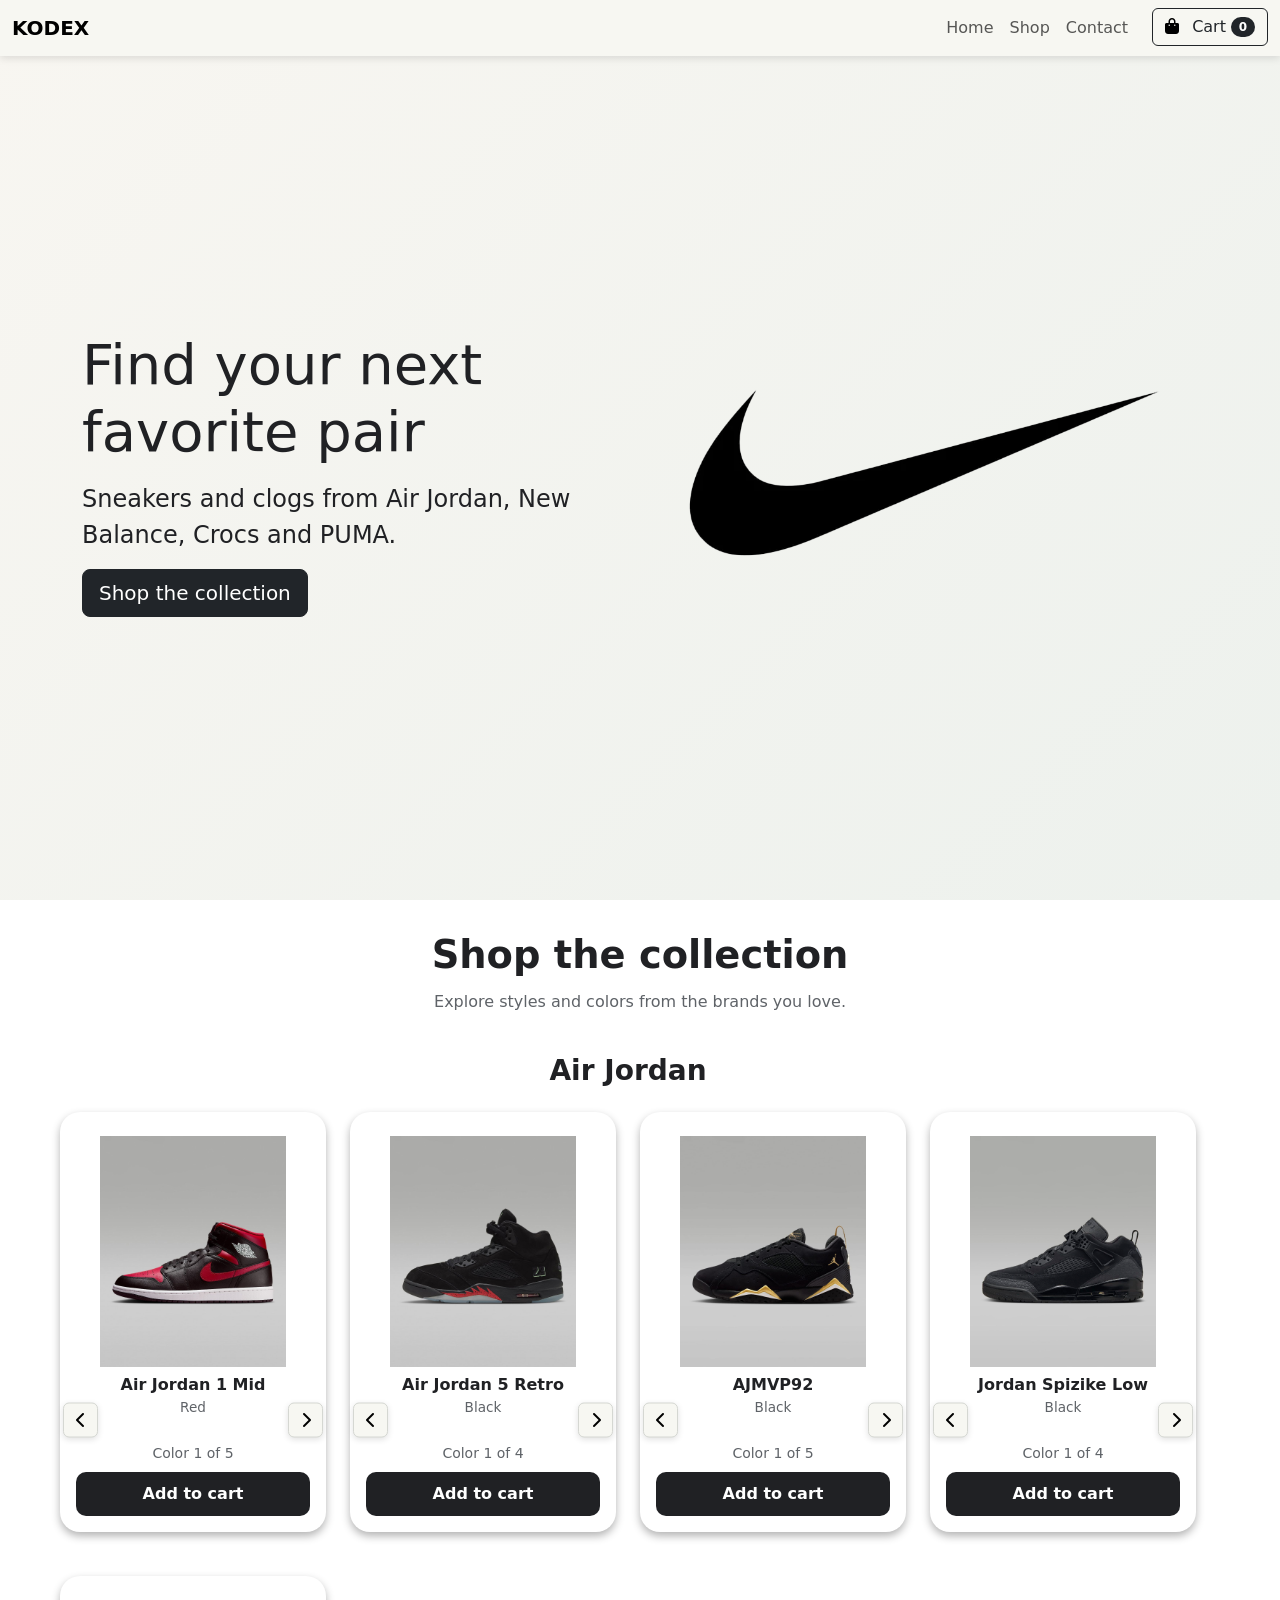
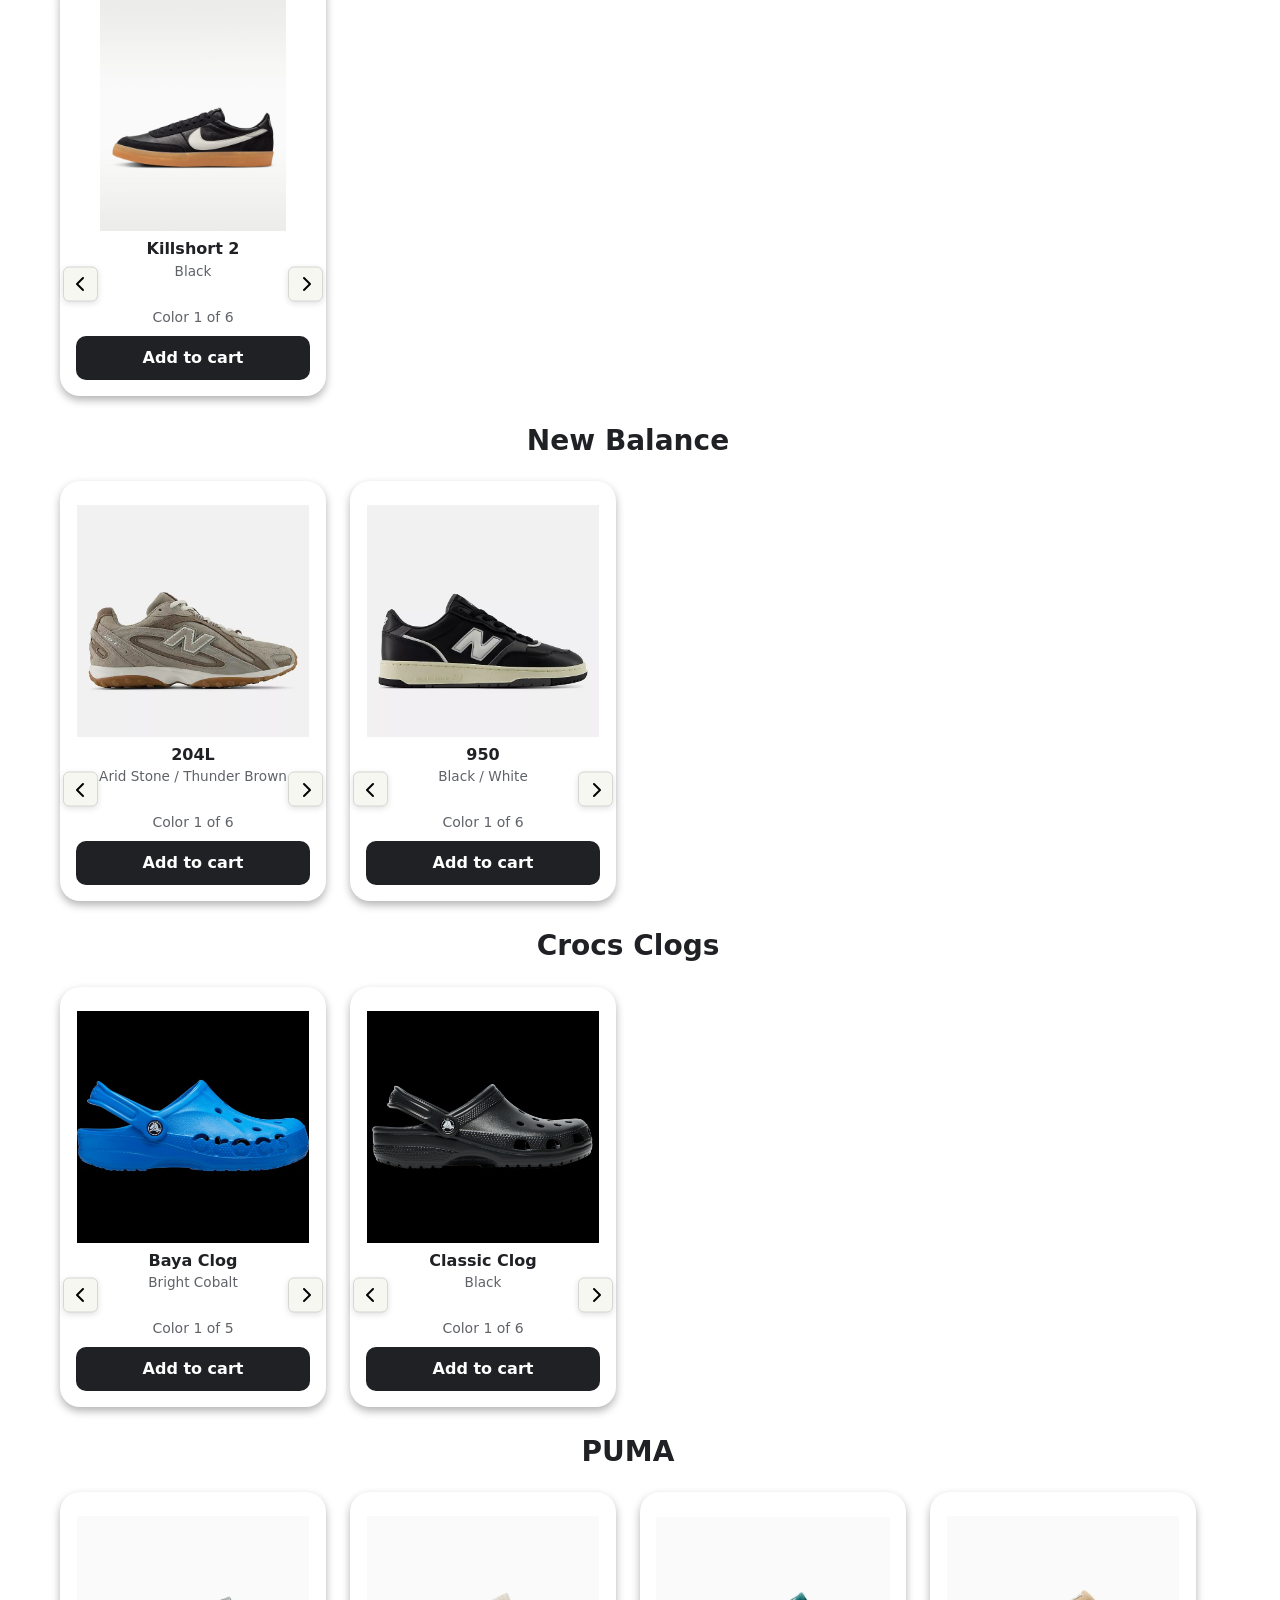
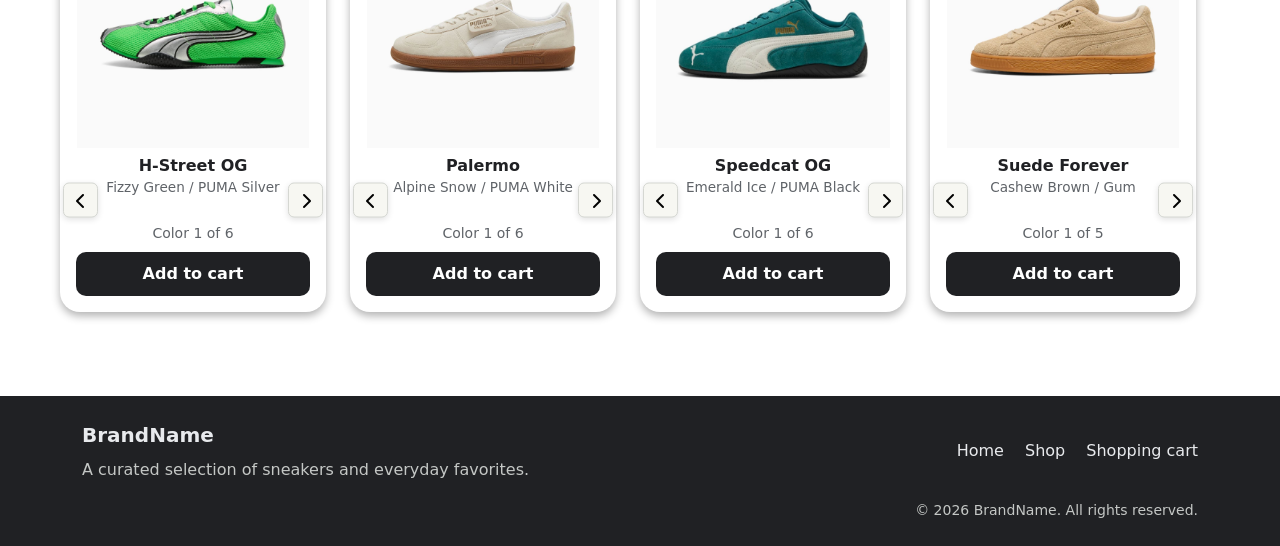
==== index.html @ 0d915e8f "kodex first version 231126" ====
<!DOCTYPE html>
<html lang="en">

<head>
    <meta charset="UTF-8" />
    <meta name="viewport" content="width=device-width, initial-scale=1.0" />
    <link href="https://cdn.jsdelivr.net/npm/bootstrap@5.3.3/dist/css/bootstrap.min.css" rel="stylesheet" />
    <link rel="stylesheet" href="style.css" />
    <link rel="stylesheet" href="https://cdnjs.cloudflare.com/ajax/libs/font-awesome/6.7.2/css/all.min.css" />
    <script src="https://cdn.jsdelivr.net/npm/bootstrap@5.3.3/dist/js/bootstrap.bundle.min.js" defer></script>
    <script src="app.js" defer></script>
    <meta name="description" content="Shop Air Jordan, New Balance, Crocs and PUMA shoes in every color." />
    <title>KODEX</title>
</head>

<body>
    <a class="visually-hidden-focusable skip-link" href="#about">Skip to products</a>
    <header>
        <nav class="navbar navbar-expand-lg fixed-top site-navbar" aria-label="Main Navigation">
            <div class="container-fluid">
                <a class="navbar-brand fw-bold" href="#home">KODEX</a>
                <button class="navbar-toggler" type="button" data-bs-toggle="collapse" data-bs-target="#mainNavigation"
                    aria-controls="mainNavigation" aria-expanded="false" aria-label="Toggle navigation">
                    <span class="navbar-toggler-icon"></span>
                </button>
                <div class="collapse navbar-collapse" id="mainNavigation">
                    <ul class="navbar-nav ms-auto">
                        <li class="nav-item"><a class="nav-link" href="#home">Home</a></li>
                        <li class="nav-item"><a class="nav-link" href="#about">Shop</a></li>
                        <li class="nav-item"><a class="nav-link" href="#contact">Contact</a></li>
                        <li class="nav-item ms-lg-3">
                            <button class="btn btn-outline-dark cart-toggle" type="button" data-bs-toggle="offcanvas"
                                data-bs-target="#shoppingCart" aria-controls="shoppingCart">
                                <i class="fa-solid fa-bag-shopping me-2" aria-hidden="true"></i>
                                Cart <span id="cartCount" class="badge rounded-pill text-bg-dark"
                                    aria-live="polite">0</span>
                            </button>
                        </li>
                    </ul>
                </div>
            </div>
        </nav>
    </header>

    <main>
        <section id="home" class="home">
            <div class="container">
                <div class="row align-items-center g-4">
                    <div class="col-12 col-lg-6 text-center text-lg-start">
                        <h1>Find your next favorite pair</h1>
                        <p>Sneakers and clogs from Air Jordan, New Balance, Crocs and PUMA.</p>
                        <a class="btn btn-dark btn-lg mt-3" href="#about">Shop the collection</a>
                    </div>
                    <div class="col-12 col-lg-6">
                        <img src="./img/main.webp" alt="Featured shoes" class="main-image" fetchpriority="high" />
                    </div>
                </div>
            </div>
        </section>

        <section id="about" class="about">
            <div class="container-fluid">
                <h2>Shop the collection</h2>
                <p>Explore styles and colors from the brands you love.</p>

                <div class="image-main container-fluid px-3 px-lg-5">

                    <div class="airjordan-group row g-4">
                        <h3 class="col-12">Air Jordan</h3>
                        <div class="image-gallery col-12 col-sm-6 col-lg-4 col-xl-3">

                            <div class="image-container" data-color="Red">
                                <div class="image-wrapper">
                                    <img src="./img/aj1mid_red.jpg" alt="Air Jordan 1 Mid Red" class="shooes"
                                        loading="lazy" decoding="async" />
                                </div>
                                <p>Air Jordan 1 Mid <span class="shoe-color"></span></p>

                                <button class="buy-button" type="button">Add to cart</button>
                            </div>

                            <div class="image-container" data-color="Blue">
                                <div class="image-wrapper">
                                    <img src="./img/aj1mid_blue.jpg" alt="Air Jordan 1 Mid Blue" class="shooes"
                                        loading="lazy" decoding="async" />
                                </div>
                                <p>Air Jordan 1 Mid <span class="shoe-color"></span></p>

                                <button class="buy-button" type="button">Add to cart</button>
                            </div>

                            <div class="image-container" data-color="Navy">
                                <div class="image-wrapper">
                                    <img src="./img/aj1mid_navy.jpg" alt="Air Jordan 1 Mid Navy" class="shooes"
                                        loading="lazy" decoding="async" />
                                </div>
                                <p>Air Jordan 1 Mid <span class="shoe-color"></span></p>

                                <button class="buy-button" type="button">Add to cart</button>
                            </div>

                            <div class="image-container" data-color="Black">
                                <div class="image-wrapper">
                                    <img src="./img/aj1mid_black.jpg" alt="Air Jordan 1 Mid Black" class="shooes"
                                        loading="lazy" decoding="async" />
                                </div>
                                <p>Air Jordan 1 Mid <span class="shoe-color"></span></p>

                                <button class="buy-button" type="button">Add to cart</button>
                            </div>

                            <div class="image-container" data-color="Silver">
                                <div class="image-wrapper">
                                    <img src="./img/aj1mid_sliver.jpg" alt="Air Jordan 1 Mid Silver" class="shooes"
                                        loading="lazy" decoding="async" />
                                </div>
                                <p>Air Jordan 1 Mid <span class="shoe-color"></span></p>

                                <button class="buy-button" type="button">Add to cart</button>
                            </div>


                            <div class="arrow-container">
                                <button type="button" class="previous-button" aria-label="Previous"><i
                                        class="fa-solid fa-chevron-left" aria-hidden="true"></i></button>
                                <button type="button" class="next-button" aria-label="Next"><i
                                        class="fa-solid fa-chevron-right" aria-hidden="true"></i></button>
                            </div>

                        </div>

                        <div class="image-gallery col-12 col-sm-6 col-lg-4 col-xl-3">
                            <div class="image-container" data-color="Black">
                                <div class="image-wrapper">
                                    <img src="./img/aj5retro_black.jpg" alt="Air Jordan 5 Retro Black" class="shooes"
                                        loading="lazy" decoding="async" />
                                </div>
                                <p>Air Jordan 5 Retro <span class="shoe-color"></span></p>
                                <button class="buy-button" type="button">Add to cart</button>
                            </div>
                            <div class="image-container" data-color="White / Pink">
                                <div class="image-wrapper">
                                    <img src="./img/aj5retro_white_pink.jpg" alt="Air Jordan 5 Retro White and Pink"
                                        class="shooes" loading="lazy" decoding="async" />
                                </div>
                                <p>Air Jordan 5 Retro <span class="shoe-color"></span></p>
                                <button class="buy-button" type="button">Add to cart</button>
                            </div>
                            <div class="image-container" data-color="White / Red">
                                <div class="image-wrapper">
                                    <img src="./img/aj5retro_white_red.jpg" alt="Air Jordan 5 Retro White and Red"
                                        class="shooes" loading="lazy" decoding="async" />
                                </div>
                                <p>Air Jordan 5 Retro <span class="shoe-color"></span></p>
                                <button class="buy-button" type="button">Add to cart</button>
                            </div>
                            <div class="image-container" data-color="White / Blue">
                                <div class="image-wrapper">
                                    <img src="./img/aj5retro_whiteblue.jpg" alt="Air Jordan 5 Retro White and Blue"
                                        class="shooes" loading="lazy" decoding="async" />
                                </div>
                                <p>Air Jordan 5 Retro <span class="shoe-color"></span></p>
                                <button class="buy-button" type="button">Add to cart</button>
                            </div>
                            <div class="arrow-container">
                                <button type="button" class="previous-button" aria-label="Previous"><i
                                        class="fa-solid fa-chevron-left" aria-hidden="true"></i></button>
                                <button type="button" class="next-button" aria-label="Next"><i
                                        class="fa-solid fa-chevron-right" aria-hidden="true"></i></button>
                            </div>
                        </div>


                        <div class="image-gallery col-12 col-sm-6 col-lg-4 col-xl-3">
                            <div class="image-container" data-color="Black">
                                <div class="image-wrapper">
                                    <img src="./img/AJmvp92_black.jpg" alt="AJMVP92 Black" class="shooes" loading="lazy"
                                        decoding="async" />
                                </div>
                                <p>AJMVP92 <span class="shoe-color"></span></p>
                                <button class="buy-button" type="button">Add to cart</button>
                            </div>
                            <div class="image-container" data-color="Black / White">
                                <div class="image-wrapper">
                                    <img src="./img/AJmvp92_blackwhite.jpg" alt="AJMVP92 Black and White" class="shooes"
                                        loading="lazy" decoding="async" />
                                </div>
                                <p>AJMVP92 <span class="shoe-color"></span></p>
                                <button class="buy-button" type="button">Add to cart</button>
                            </div>
                            <div class="image-container" data-color="Blue">
                                <div class="image-wrapper">
                                    <img src="./img/AJmvp92_blue.jpg" alt="AJMVP92 Blue" class="shooes" loading="lazy"
                                        decoding="async" />
                                </div>
                                <p>AJMVP92 <span class="shoe-color"></span></p>
                                <button class="buy-button" type="button">Add to cart</button>
                            </div>
                            <div class="image-container" data-color="Red">
                                <div class="image-wrapper">
                                    <img src="./img/AJmvp92_red.jpg" alt="AJMVP92 Red" class="shooes" loading="lazy"
                                        decoding="async" />
                                </div>
                                <p>AJMVP92 <span class="shoe-color"></span></p>
                                <button class="buy-button" type="button">Add to cart</button>
                            </div>
                            <div class="image-container" data-color="White">
                                <div class="image-wrapper">
                                    <img src="./img/AJmvp92_white.jpg" alt="AJMVP92 White" class="shooes" loading="lazy"
                                        decoding="async" />
                                </div>
                                <p>AJMVP92 <span class="shoe-color"></span></p>
                                <button class="buy-button" type="button">Add to cart</button>
                            </div>
                            <div class="arrow-container">
                                <button type="button" class="previous-button" aria-label="Previous"><i
                                        class="fa-solid fa-chevron-left" aria-hidden="true"></i></button>
                                <button type="button" class="next-button" aria-label="Next"><i
                                        class="fa-solid fa-chevron-right" aria-hidden="true"></i></button>
                            </div>
                        </div>

                        <div class="image-gallery col-12 col-sm-6 col-lg-4 col-xl-3">
                            <div class="image-container" data-color="Black">
                                <div class="image-wrapper">
                                    <img src="./img/Jordan_Spizike_Low_black.jpg" alt="Jordan Spizike Low Black"
                                        class="shooes" loading="lazy" decoding="async" />
                                </div>
                                <p>Jordan Spizike Low <span class="shoe-color"></span></p>
                                <button class="buy-button" type="button">Add to cart</button>
                            </div>
                            <div class="image-container" data-color="Blue">
                                <div class="image-wrapper">
                                    <img src="./img/Jordan_Spizike_Low_blue.jpg" alt="Jordan Spizike Low Blue"
                                        class="shooes" loading="lazy" decoding="async" />
                                </div>
                                <p>Jordan Spizike Low <span class="shoe-color"></span></p>
                                <button class="buy-button" type="button">Add to cart</button>
                            </div>
                            <div class="image-container" data-color="Brown">
                                <div class="image-wrapper">
                                    <img src="./img/Jordan_Spizike_Low_brown.jpg" alt="Jordan Spizike Low Brown"
                                        class="shooes" loading="lazy" decoding="async" />
                                </div>
                                <p>Jordan Spizike Low <span class="shoe-color"></span></p>
                                <button class="buy-button" type="button">Add to cart</button>
                            </div>
                            <div class="image-container" data-color="White">
                                <div class="image-wrapper">
                                    <img src="./img/Jordan_Spizike_Low_white.jpg" alt="Jordan Spizike Low White"
                                        class="shooes" loading="lazy" decoding="async" />
                                </div>
                                <p>Jordan Spizike Low <span class="shoe-color"></span></p>
                                <button class="buy-button" type="button">Add to cart</button>
                            </div>
                            <div class="arrow-container">
                                <button type="button" class="previous-button" aria-label="Previous"><i
                                        class="fa-solid fa-chevron-left" aria-hidden="true"></i></button>
                                <button type="button" class="next-button" aria-label="Next"><i
                                        class="fa-solid fa-chevron-right" aria-hidden="true"></i></button>
                            </div>
                        </div>

                        <div class="image-gallery killshort-gallery col-12 col-sm-6 col-lg-4 col-xl-3">
                            <div class="image-container" data-color="Black">
                                <div class="image-wrapper">
                                    <img src="./img/killshort2_black.jpg" alt="Killshort 2 Black" class="shooes"
                                        loading="lazy" decoding="async" />
                                </div>
                                <p>Killshort 2 <span class="shoe-color"></span></p>
                                <button class="buy-button" type="button">Add to cart</button>
                            </div>
                            <div class="image-container" data-color="Brown">
                                <div class="image-wrapper">
                                    <img src="./img/killshort2_brown.jpg" alt="Killshort 2 Brown" class="shooes"
                                        loading="lazy" decoding="async" />
                                </div>
                                <p>Killshort 2 <span class="shoe-color"></span></p>
                                <button class="buy-button" type="button">Add to cart</button>
                            </div>
                            <div class="image-container" data-color="Coffee">
                                <div class="image-wrapper">
                                    <img src="./img/killshort2_coffee.jpg" alt="Killshort 2 Coffee" class="shooes"
                                        loading="lazy" decoding="async" />
                                </div>
                                <p>Killshort 2 <span class="shoe-color"></span></p>
                                <button class="buy-button" type="button">Add to cart</button>
                            </div>
                            <div class="image-container" data-color="Gray">
                                <div class="image-wrapper">
                                    <img src="./img/killshort2_gray.jpg" alt="Killshort 2 Gray" class="shooes"
                                        loading="lazy" decoding="async" />
                                </div>
                                <p>Killshort 2 <span class="shoe-color"></span></p>
                                <button class="buy-button" type="button">Add to cart</button>
                            </div>
                            <div class="image-container" data-color="White">
                                <div class="image-wrapper">
                                    <img src="./img/killshort2_white.jpg" alt="Killshort 2 White" class="shooes"
                                        loading="lazy" decoding="async" />
                                </div>
                                <p>Killshort 2 <span class="shoe-color"></span></p>
                                <button class="buy-button" type="button">Add to cart</button>
                            </div>
                            <div class="image-container" data-color="Standard">
                                <div class="image-wrapper">
                                    <img src="./img/killshort2_.jpg" alt="Killshort 2" class="shooes" loading="lazy"
                                        decoding="async" />
                                </div>
                                <p>Killshort 2 <span class="shoe-color"></span></p>
                                <button class="buy-button" type="button">Add to cart</button>
                            </div>
                            <div class="arrow-container">
                                <button type="button" class="previous-button" aria-label="Previous"><i
                                        class="fa-solid fa-chevron-left" aria-hidden="true"></i></button>
                                <button type="button" class="next-button" aria-label="Next"><i
                                        class="fa-solid fa-chevron-right" aria-hidden="true"></i></button>
                            </div>
                        </div>
                    </div>

                    <div class="shoe-group row g-4">
                        <h3 class="col-12">New Balance</h3>
                        <div class="image-gallery col-12 col-sm-6 col-lg-4 col-xl-3">
                            <div class="image-container" data-color="Arid Stone / Thunder Brown">
                                <div class="image-wrapper"><img src="./img/204L ARID STONE with THUNDER BROWN.jpg"
                                        alt="204L Arid Stone with Thunder Brown" class="shooes" loading="lazy"
                                        decoding="async" /></div>
                                <p>204L <span class="shoe-color"></span></p>
                                <button class="buy-button" type="button">Add to cart</button>
                            </div>
                            <div class="image-container" data-color="Bayberry / Lone Star Grey">
                                <div class="image-wrapper"><img src="./img/204L BAYBERRY with LONE STAR GREY.jpg"
                                        alt="204L Bayberry with Lone Star Grey" class="shooes" loading="lazy"
                                        decoding="async" /></div>
                                <p>204L <span class="shoe-color"></span></p>
                                <button class="buy-button" type="button">Add to cart</button>
                            </div>
                            <div class="image-container" data-color="Black / Black Cement">
                                <div class="image-wrapper"><img src="./img/204L BLACK with BLACK CEMENT.jpg"
                                        alt="204L Black with Black Cement" class="shooes" loading="lazy"
                                        decoding="async" /></div>
                                <p>204L <span class="shoe-color"></span></p>
                                <button class="buy-button" type="button">Add to cart</button>
                            </div>
                            <div class="image-container" data-color="Breakfast Tea / Quicksand / Light Arctic Grey">
                                <div class="image-wrapper"><img
                                        src="./img/204L BREAKFAST TEA with QUICKSAND and LIGHT ARCTIC GREY.jpg"
                                        alt="204L Breakfast Tea with Quicksand" class="shooes" loading="lazy"
                                        decoding="async" /></div>
                                <p>204L <span class="shoe-color"></span></p>
                                <button class="buy-button" type="button">Add to cart</button>
                            </div>
                            <div class="image-container" data-color="Mushroom / Arid Stone">
                                <div class="image-wrapper"><img src="./img/204L MUSHROOM with ARID STONE.jpg"
                                        alt="204L Mushroom with Arid Stone" class="shooes" loading="lazy"
                                        decoding="async" /></div>
                                <p>204L <span class="shoe-color"></span></p>
                                <button class="buy-button" type="button">Add to cart</button>
                            </div>
                            <div class="image-container" data-color="Sea Salt / Pistachio Butter">
                                <div class="image-wrapper"><img src="./img/204L SEA SALT with PISTACHIO BUTTER.jpg"
                                        alt="204L Sea Salt with Pistachio Butter" class="shooes" loading="lazy"
                                        decoding="async" /></div>
                                <p>204L <span class="shoe-color"></span></p>
                                <button class="buy-button" type="button">Add to cart</button>
                            </div>
                            <div class="arrow-container">
                                <button type="button" class="previous-button" aria-label="Previous"><i
                                        class="fa-solid fa-chevron-left" aria-hidden="true"></i></button>
                                <button type="button" class="next-button" aria-label="Next"><i
                                        class="fa-solid fa-chevron-right" aria-hidden="true"></i></button>
                            </div>
                        </div>
                        <div class="image-gallery col-12 col-sm-6 col-lg-4 col-xl-3">
                            <div class="image-container" data-color="Black / White">
                                <div class="image-wrapper"><img src="./img/950 BLACK with WHITE.jpg"
                                        alt="950 Black with White" class="shooes" loading="lazy" decoding="async" />
                                </div>
                                <p>950 <span class="shoe-color"></span></p><button class="buy-button" type="button">Add
                                    to
                                    cart</button>
                            </div>
                            <div class="image-container" data-color="White / Angora">
                                <div class="image-wrapper"><img src="./img/950 WHITE with ANGORA.jpg"
                                        alt="950 White with Angora" class="shooes" loading="lazy" decoding="async" />
                                </div>
                                <p>950 <span class="shoe-color"></span></p><button class="buy-button" type="button">Add
                                    to
                                    cart</button>
                            </div>
                            <div class="image-container" data-color="White / Black">
                                <div class="image-wrapper"><img src="./img/950 WHITE with BLACK.jpg"
                                        alt="950 White with Black" class="shooes" loading="lazy" decoding="async" />
                                </div>
                                <p>950 <span class="shoe-color"></span></p><button class="buy-button" type="button">Add
                                    to
                                    cart</button>
                            </div>
                            <div class="image-container" data-color="White / Outfield">
                                <div class="image-wrapper"><img src="./img/950 WHITE with OUTFIELD.jpg"
                                        alt="950 White with Outfield" class="shooes" loading="lazy" decoding="async" />
                                </div>
                                <p>950 <span class="shoe-color"></span></p><button class="buy-button" type="button">Add
                                    to
                                    cart</button>
                            </div>
                            <div class="image-container" data-color="White / Podium Red">
                                <div class="image-wrapper"><img src="./img/950 WHITE with PODIUM RED.jpg"
                                        alt="950 White with Podium Red" class="shooes" loading="lazy"
                                        decoding="async" /></div>
                                <p>950 <span class="shoe-color"></span></p><button class="buy-button" type="button">Add
                                    to
                                    cart</button>
                            </div>
                            <div class="image-container" data-color="White / Team Red">
                                <div class="image-wrapper"><img src="./img/950 WHITE with TEAM RED.jpg"
                                        alt="950 White with Team Red" class="shooes" loading="lazy" decoding="async" />
                                </div>
                                <p>950 <span class="shoe-color"></span></p><button class="buy-button" type="button">Add
                                    to
                                    cart</button>
                            </div>
                            <div class="arrow-container">
                                <button type="button" class="previous-button" aria-label="Previous"><i
                                        class="fa-solid fa-chevron-left" aria-hidden="true"></i></button>
                                <button type="button" class="next-button" aria-label="Next"><i
                                        class="fa-solid fa-chevron-right" aria-hidden="true"></i></button>
                            </div>
                        </div>
                    </div>

                    <div class="shoe-group row g-4">
                        <h3 class="col-12">Crocs Clogs</h3>
                        <div class="image-gallery col-12 col-sm-6 col-lg-4 col-xl-3">
                            <div class="image-container" data-color="Bright Cobalt">
                                <div class="image-wrapper"><img src="./img/Baya Clog Bright Cobalt.jpg"
                                        alt="Baya Clog Bright Cobalt" class="shooes" loading="lazy" decoding="async" />
                                </div>
                                <p>Baya Clog <span class="shoe-color"></span></p><button class="buy-button"
                                    type="button">Add to
                                    cart</button>
                            </div>
                            <div class="image-container" data-color="Electric Pink">
                                <div class="image-wrapper"><img src="./img/Baya Clog Electric Pink.jpg"
                                        alt="Baya Clog Electric Pink" class="shooes" loading="lazy" decoding="async" />
                                </div>
                                <p>Baya Clog <span class="shoe-color"></span></p><button class="buy-button"
                                    type="button">Add to
                                    cart</button>
                            </div>
                            <div class="image-container" data-color="Khaki">
                                <div class="image-wrapper"><img src="./img/Baya Clog Khaki.jpg" alt="Baya Clog Khaki"
                                        class="shooes" loading="lazy" decoding="async" /></div>
                                <p>Baya Clog <span class="shoe-color"></span></p><button class="buy-button"
                                    type="button">Add to
                                    cart</button>
                            </div>
                            <div class="image-container" data-color="Pepper">
                                <div class="image-wrapper"><img src="./img/Baya Clog Pepper.jpg" alt="Baya Clog Pepper"
                                        class="shooes" loading="lazy" decoding="async" /></div>
                                <p>Baya Clog <span class="shoe-color"></span></p><button class="buy-button"
                                    type="button">Add to
                                    cart</button>
                            </div>
                            <div class="image-container" data-color="White">
                                <div class="image-wrapper"><img src="./img/Baya Clog white.jpg" alt="Baya Clog White"
                                        class="shooes" loading="lazy" decoding="async" /></div>
                                <p>Baya Clog <span class="shoe-color"></span></p><button class="buy-button"
                                    type="button">Add to
                                    cart</button>
                            </div>
                            <div class="arrow-container"><button type="button" class="previous-button"
                                    aria-label="Previous"><i class="fa-solid fa-chevron-left"
                                        aria-hidden="true"></i></button><button type="button" class="next-button"
                                    aria-label="Next"><i class="fa-solid fa-chevron-right"
                                        aria-hidden="true"></i></button></div>
                        </div>

                        <div class="image-gallery col-12 col-sm-6 col-lg-4 col-xl-3">
                            <div class="image-container" data-color="Black">
                                <div class="image-wrapper"><img src="./img/Classic Clog BLACK.jpg"
                                        alt="Classic Clog Black" class="shooes" loading="lazy" decoding="async" /></div>
                                <p>Classic Clog <span class="shoe-color"></span></p><button class="buy-button"
                                    type="button">Add to
                                    cart</button>
                            </div>
                            <div class="image-container" data-color="Blue Bolt">
                                <div class="image-wrapper"><img src="./img/Classic Clog BLUE BOLT.jpg"
                                        alt="Classic Clog Blue Bolt" class="shooes" loading="lazy" decoding="async" />
                                </div>
                                <p>Classic Clog <span class="shoe-color"></span></p><button class="buy-button"
                                    type="button">Add to
                                    cart</button>
                            </div>
                            <div class="image-container" data-color="Field Green">
                                <div class="image-wrapper"><img src="./img/Classic Clog Field Green.jpg"
                                        alt="Classic Clog Field Green" class="shooes" loading="lazy" decoding="async" />
                                </div>
                                <p>Classic Clog <span class="shoe-color"></span></p><button class="buy-button"
                                    type="button">Add to
                                    cart</button>
                            </div>
                            <div class="image-container" data-color="Navy">
                                <div class="image-wrapper"><img src="./img/Classic Clog NAVY.jpg"
                                        alt="Classic Clog Navy" class="shooes" loading="lazy" decoding="async" /></div>
                                <p>Classic Clog <span class="shoe-color"></span></p><button class="buy-button"
                                    type="button">Add to
                                    cart</button>
                            </div>
                            <div class="image-container" data-color="Utility Orange">
                                <div class="image-wrapper"><img src="./img/Classic Clog Utility Orange.jpg"
                                        alt="Classic Clog Utility Orange" class="shooes" loading="lazy"
                                        decoding="async" /></div>
                                <p>Classic Clog <span class="shoe-color"></span></p><button class="buy-button"
                                    type="button">Add to
                                    cart</button>
                            </div>
                            <div class="image-container" data-color="White">
                                <div class="image-wrapper"><img src="./img/Classic Clog white.jpg"
                                        alt="Classic Clog White" class="shooes" loading="lazy" decoding="async" /></div>
                                <p>Classic Clog <span class="shoe-color"></span></p><button class="buy-button"
                                    type="button">Add to
                                    cart</button>
                            </div>
                            <div class="arrow-container"><button type="button" class="previous-button"
                                    aria-label="Previous"><i class="fa-solid fa-chevron-left"
                                        aria-hidden="true"></i></button><button type="button" class="next-button"
                                    aria-label="Next"><i class="fa-solid fa-chevron-right"
                                        aria-hidden="true"></i></button></div>
                        </div>
                    </div>

                    <div class="shoe-group puma-group row g-4">
                        <h3 class="col-12">PUMA</h3>
                        <div class="image-gallery col-12 col-sm-6 col-lg-4 col-xl-3">
                            <div class="image-container" data-color="Fizzy Green / PUMA Silver">
                                <div class="image-wrapper"><img src="./img/H-Street OG Fizzy Green-PUMA Silver.jpg"
                                        alt="H-Street OG Fizzy Green" class="shooes" loading="lazy" decoding="async" />
                                </div>
                                <p>H-Street OG <span class="shoe-color"></span></p><button class="buy-button"
                                    type="button">Add to
                                    cart</button>
                            </div>
                            <div class="image-container" data-color="Frosted Ivory / PUMA Silver">
                                <div class="image-wrapper"><img src="./img/H-Street OG Frosted Ivory-PUMA Silver.jpg"
                                        alt="H-Street OG Frosted Ivory" class="shooes" loading="lazy"
                                        decoding="async" /></div>
                                <p>H-Street OG <span class="shoe-color"></span></p><button class="buy-button"
                                    type="button">Add to
                                    cart</button>
                            </div>
                            <div class="image-container" data-color="PUMA Black / PUMA Silver">
                                <div class="image-wrapper"><img src="./img/H-Street OG PUMA Black-PUMA Silver.jpg"
                                        alt="H-Street OG PUMA Black" class="shooes" loading="lazy" decoding="async" />
                                </div>
                                <p>H-Street OG <span class="shoe-color"></span></p><button class="buy-button"
                                    type="button">Add to
                                    cart</button>
                            </div>
                            <div class="image-container" data-color="PUMA Red / PUMA Silver">
                                <div class="image-wrapper"><img src="./img/H-Street OG PUMA Red-PUMA Silver.jpg"
                                        alt="H-Street OG PUMA Red" class="shooes" loading="lazy" decoding="async" />
                                </div>
                                <p>H-Street OG <span class="shoe-color"></span></p><button class="buy-button"
                                    type="button">Add to
                                    cart</button>
                            </div>
                            <div class="image-container" data-color="PUMA Team Royal / PUMA Black">
                                <div class="image-wrapper"><img src="./img/H-Street OG PUMA Team Royal-PUMA Black.jpg"
                                        alt="H-Street OG PUMA Team Royal" class="shooes" loading="lazy"
                                        decoding="async" /></div>
                                <p>H-Street OG <span class="shoe-color"></span></p><button class="buy-button"
                                    type="button">Add to
                                    cart</button>
                            </div>
                            <div class="image-container" data-color="Sun Stream / PUMA Gold">
                                <div class="image-wrapper"><img src="./img/H-Street OG Sun Stream-PUMA Gold.jpg"
                                        alt="H-Street OG Sun Stream" class="shooes" loading="lazy" decoding="async" />
                                </div>
                                <p>H-Street OG <span class="shoe-color"></span></p><button class="buy-button"
                                    type="button">Add to
                                    cart</button>
                            </div>
                            <div class="arrow-container"><button type="button" class="previous-button"
                                    aria-label="Previous"><i class="fa-solid fa-chevron-left"
                                        aria-hidden="true"></i></button><button type="button" class="next-button"
                                    aria-label="Next"><i class="fa-solid fa-chevron-right"
                                        aria-hidden="true"></i></button></div>
                        </div>
                        <div class="image-gallery col-12 col-sm-6 col-lg-4 col-xl-3">
                            <div class="image-container" data-color="Alpine Snow / PUMA White">
                                <div class="image-wrapper"><img src="./img/Palermo Alpine Snow-PUMA White.jpg"
                                        alt="Palermo Alpine Snow" class="shooes" loading="lazy" decoding="async" />
                                </div>
                                <p>Palermo <span class="shoe-color"></span></p><button class="buy-button"
                                    type="button">Add to
                                    cart</button>
                            </div>
                            <div class="image-container" data-color="Earthy Green / Buttercream">
                                <div class="image-wrapper"><img src="./img/Palermo Earthy Green-Buttercream.jpg"
                                        alt="Palermo Earthy Green" class="shooes" loading="lazy" decoding="async" />
                                </div>
                                <p>Palermo <span class="shoe-color"></span></p><button class="buy-button"
                                    type="button">Add to
                                    cart</button>
                            </div>
                            <div class="image-container" data-color="Loden Green / Gum">
                                <div class="image-wrapper"><img src="./img/Palermo Loden Green-Gum.jpg"
                                        alt="Palermo Loden Green" class="shooes" loading="lazy" decoding="async" />
                                </div>
                                <p>Palermo <span class="shoe-color"></span></p><button class="buy-button"
                                    type="button">Add to
                                    cart</button>
                            </div>
                            <div class="image-container" data-color="Matte Bronze / Silver Fog">
                                <div class="image-wrapper"><img src="./img/Palermo Matte Bronze-Silver Fog.jpg"
                                        alt="Palermo Matte Bronze" class="shooes" loading="lazy" decoding="async" />
                                </div>
                                <p>Palermo <span class="shoe-color"></span></p><button class="buy-button"
                                    type="button">Add to
                                    cart</button>
                            </div>
                            <div class="image-container" data-color="Vermillion / Gum">
                                <div class="image-wrapper"><img src="./img/Palermo Vermillion-Gum.jpg"
                                        alt="Palermo Vermillion" class="shooes" loading="lazy" decoding="async" /></div>
                                <p>Palermo <span class="shoe-color"></span></p><button class="buy-button"
                                    type="button">Add to
                                    cart</button>
                            </div>
                            <div class="image-container" data-color="Vibrant Silver / Gum">
                                <div class="image-wrapper"><img src="./img/Palermo Vibrant Silver-Gum.jpg"
                                        alt="Palermo Vibrant Silver" class="shooes" loading="lazy" decoding="async" />
                                </div>
                                <p>Palermo <span class="shoe-color"></span></p><button class="buy-button"
                                    type="button">Add to
                                    cart</button>
                            </div>
                            <div class="arrow-container"><button type="button" class="previous-button"
                                    aria-label="Previous"><i class="fa-solid fa-chevron-left"
                                        aria-hidden="true"></i></button><button type="button" class="next-button"
                                    aria-label="Next"><i class="fa-solid fa-chevron-right"
                                        aria-hidden="true"></i></button></div>
                        </div>
                        <div class="image-gallery col-12 col-sm-6 col-lg-4 col-xl-3">
                            <div class="image-container" data-color="Emerald Ice / PUMA Black">
                                <div class="image-wrapper"><img src="./img/Speedcat OG Emerald Ice-PUMA Black.jpg"
                                        alt="Speedcat OG Emerald Ice" class="shooes" loading="lazy" decoding="async" />
                                </div>
                                <p>Speedcat OG <span class="shoe-color"></span></p><button class="buy-button"
                                    type="button">Add to
                                    cart</button>
                            </div>
                            <div class="image-container" data-color="Red / PUMA White">
                                <div class="image-wrapper"><img src="./img/Speedcat OG For All Time Red-PUMA White.jpg"
                                        alt="Speedcat OG For All Time Red" class="shooes" loading="lazy"
                                        decoding="async" /></div>
                                <p>Speedcat OG <span class="shoe-color"></span></p><button class="buy-button"
                                    type="button">Add to
                                    cart</button>
                            </div>
                            <div class="image-container" data-color="New Navy / Warm White">
                                <div class="image-wrapper"><img src="./img/Speedcat OG New Navy-Warm White.jpg"
                                        alt="Speedcat OG New Navy" class="shooes" loading="lazy" decoding="async" />
                                </div>
                                <p>Speedcat OG <span class="shoe-color"></span></p><button class="buy-button"
                                    type="button">Add to
                                    cart</button>
                            </div>
                            <div class="image-container" data-color="PUMA Black / PUMA White">
                                <div class="image-wrapper"><img src="./img/Speedcat OG PUMA Black-PUMA White.jpg"
                                        alt="Speedcat OG PUMA Black" class="shooes" loading="lazy" decoding="async" />
                                </div>
                                <p>Speedcat OG <span class="shoe-color"></span></p><button class="buy-button"
                                    type="button">Add to
                                    cart</button>
                            </div>
                            <div class="image-container" data-color="PUMA Team Royal / PUMA White">
                                <div class="image-wrapper"><img src="./img/Speedcat OG PUMA Team Royal-PUMA White.jpg"
                                        alt="Speedcat OG PUMA Team Royal" class="shooes" loading="lazy"
                                        decoding="async" /></div>
                                <p>Speedcat OG <span class="shoe-color"></span></p><button class="buy-button"
                                    type="button">Add to
                                    cart</button>
                            </div>
                            <div class="image-container" data-color="Pelé Yellow / PUMA Black">
                                <div class="image-wrapper"><img src="./img/Speedcat OG Pelé Yellow-PUMA Black.jpg"
                                        alt="Speedcat OG Pele Yellow" class="shooes" loading="lazy" decoding="async" />
                                </div>
                                <p>Speedcat OG <span class="shoe-color"></span></p><button class="buy-button"
                                    type="button">Add to
                                    cart</button>
                            </div>
                            <div class="arrow-container"><button type="button" class="previous-button"
                                    aria-label="Previous"><i class="fa-solid fa-chevron-left"
                                        aria-hidden="true"></i></button><button type="button" class="next-button"
                                    aria-label="Next"><i class="fa-solid fa-chevron-right"
                                        aria-hidden="true"></i></button></div>
                        </div>
                        <div class="image-gallery col-12 col-sm-6 col-lg-4 col-xl-3">
                            <div class="image-container" data-color="Cashew Brown / Gum">
                                <div class="image-wrapper"><img src="./img/Suede Forever Cashew Brown-Gum.jpg"
                                        alt="Suede Forever Cashew Brown" class="shooes" loading="lazy"
                                        decoding="async" /></div>
                                <p>Suede Forever <span class="shoe-color"></span></p><button class="buy-button"
                                    type="button">Add to
                                    cart</button>
                            </div>
                            <div class="image-container" data-color="PUMA Black / Gold">
                                <div class="image-wrapper"><img src="./img/Suede Forever PUMA Black-Gold.jpg"
                                        alt="Suede Forever PUMA Black" class="shooes" loading="lazy" decoding="async" />
                                </div>
                                <p>Suede Forever <span class="shoe-color"></span></p><button class="buy-button"
                                    type="button">Add to
                                    cart</button>
                            </div>
                            <div class="image-container" data-color="Red Rhythm / Gum">
                                <div class="image-wrapper"><img src="./img/Suede Forever Red Rhythm-Gum.jpg"
                                        alt="Suede Forever Red Rhythm" class="shooes" loading="lazy" decoding="async" />
                                </div>
                                <p>Suede Forever <span class="shoe-color"></span></p><button class="buy-button"
                                    type="button">Add to
                                    cart</button>
                            </div>
                            <div class="image-container" data-color="Silver Fog / Gum">
                                <div class="image-wrapper"><img src="./img/Suede Forever Silver Fog-Gum.jpg"
                                        alt="Suede Forever Silver Fog" class="shooes" loading="lazy" decoding="async" />
                                </div>
                                <p>Suede Forever <span class="shoe-color"></span></p><button class="buy-button"
                                    type="button">Add to
                                    cart</button>
                            </div>
                            <div class="image-container" data-color="Kona Brown / Gum">
                                <div class="image-wrapper"><img src="./img/orever Kona Brown-Gum.jpg"
                                        alt="Suede Forever Kona Brown" class="shooes" loading="lazy" decoding="async" />
                                </div>
                                <p>Suede Forever <span class="shoe-color"></span></p><button class="buy-button"
                                    type="button">Add to
                                    cart</button>
                            </div>
                            <div class="arrow-container">
                                <button type="button" class="previous-button" aria-label="Previous"><i class="fa-solid fa-chevron-left"aria-hidden="true"></i></button>
                                
                                <button type="button" class="next-button" aria-label="Next"><i class="fa-solid fa-chevron-right" aria-hidden="true"></i></button></div>
                        </div>
                    </div>
                </div>
            </div>

        </section>
    </main>

    <footer id="contact" class="site-footer">
        <div class="container py-4">
            <div class="row align-items-center gy-3">
                <div class="col-12 col-md">
                    <a class="footer-brand" href="#home">BrandName</a>
                    <p class="mb-0 mt-2">A curated selection of sneakers and everyday favorites.</p>
                </div>
                <div class="col-12 col-md-auto">
                    <a href="#home">Home</a>
                    <a href="#about">Shop</a>
                    <button class="footer-cart-link" type="button" data-bs-toggle="offcanvas"
                        data-bs-target="#shoppingCart" aria-controls="shoppingCart">Shopping cart</button>
                </div>
                <div class="col-12 text-md-end">
                    <small>&copy; <span id="currentYear"></span> BrandName. All rights reserved.</small>
                </div>
            </div>
        </div>
    </footer>

    <div class="offcanvas offcanvas-end" tabindex="-1" id="shoppingCart" aria-labelledby="shoppingCartTitle">
        <div class="offcanvas-header">
            <h2 class="offcanvas-title h4" id="shoppingCartTitle">Your cart</h2>
            <button type="button" class="btn-close" data-bs-dismiss="offcanvas" aria-label="Close cart"></button>
        </div>
        <div class="offcanvas-body d-flex flex-column">
            <p id="cartEmpty" class="text-secondary">Your cart is empty.</p>
            <ul id="cartItems" class="list-group list-group-flush" aria-live="polite"></ul>
            <button id="clearCart" class="btn btn-outline-secondary mt-auto" type="button" disabled>
                Clear cart
            </button>
        </div>
    </div>
</body>

</html>
---- style.css ----
html {
    scroll-behavior: smooth;
}

html,
body {
    min-height: 100%;
}

body {
    min-height: 100vh;
    margin: 0;
    display: flex;
    flex-direction: column;
    color: #202124;
    font-family: system-ui, -apple-system, "Segoe UI", sans-serif;
}

main {
    flex: 1;
}

.skip-link {
    position: fixed;
    top: 0.5rem;
    left: 0.5rem;
    z-index: 2000;
    padding: 0.5rem 1rem;
    background: #fff;
    border-radius: 6px;
}

/* ---------- Navbar ---------- */

.site-navbar {
    background-color: #f7f7f2;
    box-shadow: 0 2px 8px rgba(0, 0, 0, 0.12);
}

.site-navbar .nav-link {
    font-weight: 500;
}

.site-navbar .nav-link:hover,
.site-navbar .nav-link:focus-visible {
    color: #b94a28;
}

.cart-toggle {
    white-space: nowrap;
}

/* ---------- Home ---------- */

.home {
    width: 100%;
    min-height: 100vh;
    min-height: 100svh;
    box-sizing: border-box;
    padding: 5rem 0 2rem;
    display: flex;
    align-items: center;
    background: linear-gradient(135deg, #f8f6f1 0%, #edf1ed 100%);
}

.home h1 {
    font-size: clamp(2rem, 5vw, 3.5rem);
    margin: 0;
}

.home p {
    font-size: clamp(1.1rem, 2vw, 1.5rem);
    margin: 1rem 0 0;
}

.main-image {
    display: block;
    width: 100%;
    max-height: 65vh;
    object-fit: contain;
}

/* ---------- Shop ---------- */

.about {
    width: 100%;
    box-sizing: border-box;
    padding: 2rem 0 4rem;
    scroll-margin-top: 5rem;
}

.about h2,
.about > .container-fluid > p {
    text-align: center;
}

.about h2 {
    margin-bottom: 0.75rem;
    color: #202124;
    font-size: clamp(1.75rem, 3vw, 2.5rem);
    font-weight: 700;
}

.about > .container-fluid > p {
    margin-bottom: 2rem;
    color: #5f6368;
}

.image-main {
    box-sizing: border-box;
}

.airjordan-group,
.shoe-group {
    width: 100%;
    box-sizing: border-box;
    padding-top: 2rem;
}

.airjordan-group h3,
.shoe-group h3 {
    width: 100%;
    margin: 0;
    color: #202124;
    text-align: center;
    font-weight: 700;
}

.image-gallery {
    display: flex;
    justify-content: center;
    align-items: center;
    position: relative;
}

.image-container[hidden] {
    display: none;
}

/* Card: title, photo, position, button are stacked, so long colour names can't overlap the photo */
.image-container {
    width: 100%;
    max-width: 280px;
    height: 420px;
    box-sizing: border-box;
    display: flex;
    flex-direction: column;
    padding: 1rem;
    margin: 0 0 20px;
    background-color: #fff;
    border-radius: 20px;
    box-shadow: 0 4px 8px rgba(0, 0, 0, 0.3);
    overflow: hidden;
    transition: box-shadow 180ms ease, transform 180ms ease;
}

.image-container:hover {
    transform: translateY(-3px);
    box-shadow: 0 10px 24px rgba(0, 0, 0, 0.14);
}

.image-container p {
    margin: 0;
    min-height: 4.2em;
    color: #202124;
    font-weight: 700;
    line-height: 1.3;
    text-align: center;
}

.shoe-color {
    display: block;
    margin-top: 0.15rem;
    color: #5f6368;
    font-size: 0.85rem;
    font-weight: 500;
}

.image-wrapper {
    flex: 1;
    min-height: 0;
    margin: 0.5rem 0;
}

.shooes {
    display: block;
    width: 100%;
    height: 100%;
    object-fit: contain;
}

.color-position {
    margin-bottom: 0.5rem;
    color: #5f6368;
    text-align: center;
}

.buy-button {
    width: 100%;
    padding: 10px;
    border: none;
    border-radius: 10px;
    background-color: #202124;
    color: #fff;
    font-weight: 600;
    transition: background-color 160ms ease;
}

.buy-button:hover,
.buy-button:focus-visible {
    background-color: #b94a28;
    color: #fff;
}

.buy-button:focus-visible,
.footer-cart-link:focus-visible {
    outline: 3px solid rgba(185, 74, 40, 0.4);
    outline-offset: 2px;
}

/* Previous / next arrows sit on top of the card edges */
.arrow-container {
    width: min(100%, 280px);
    position: absolute;
    top: 70%;
    left: 50%;
    transform: translate(-50%, -50%);
    display: flex;
    align-items: center;
    /* justify-content: space-between; */
    z-index: 10;
    pointer-events: none;
}

.arrow-container[hidden] {
    display: none;
}

.arrow-container button {
    width: 35px;
    height: 35px;
    display: grid;
    place-items: center;
    padding: 0;
    color: #202124;
    background-color: #f7f7f2;
    border: 1px solid #d5d7d2;
    border-radius: 6px;
    box-shadow: 0 2px 6px rgba(0, 0, 0, 0.12);
    cursor: pointer;
    pointer-events: auto;
    transition: background-color 160ms ease, border-color 160ms ease;

    margin-left: 10px;
}

.arrow-container .next-button{
    margin-left: 190px;
}

.arrow-container button:hover,
.arrow-container button:focus-visible {
    background-color: #fff;
    border-color: #b94a28;
    outline: 2px solid rgba(185, 74, 40, 0.25);
    outline-offset: 1px;
}

.fas,
.fa-solid {
    color: black;
}

/* ---------- Footer ---------- */

.site-footer {
    background: #202124;
    color: #e8eaed;
}

.site-footer a,
.footer-cart-link {
    display: inline-block;
    margin: 0 0 0 1rem;
    padding: 0;
    border: 0;
    background: none;
    color: inherit;
    text-decoration: none;
}

.site-footer a:hover,
.footer-cart-link:hover {
    color: #fff;
    text-decoration: underline;
}

.site-footer .footer-brand {
    margin: 0;
    font-size: 1.25rem;
    font-weight: 700;
}

.site-footer p,
.site-footer small {
    color: #c4c7c5;
}

/* ---------- Cart ---------- */

.offcanvas {
    --bs-offcanvas-width: min(100vw, 420px);
}

.offcanvas .list-group-item {
    padding-left: 0;
    padding-right: 0;
}

.quantity-button {
    width: 32px;
    padding: 0;
    line-height: 1.6;
}

.quantity-value {
    min-width: 1.5rem;
    text-align: center;
    font-variant-numeric: tabular-nums;
}

/* ---------- Small screens ---------- */

@media (max-width: 575.98px) {
    .home {
        min-height: auto;
        padding-top: 6rem;
    }

    .main-image {
        max-height: 45vh;
    }

    .about {
        padding-bottom: 2rem;
    }

    .image-container {
        height: 390px;
    }

    .arrow-container button {
        width: 38px;
        height: 38px;
    }

    .site-footer a,
    .footer-cart-link {
        margin-left: 0;
        margin-right: 1rem;
    }
}

@media (prefers-reduced-motion: reduce) {
    html {
        scroll-behavior: auto;
    }

    .image-container,
    .buy-button,
    .arrow-container button {
        transition: none;
    }

    .image-container:hover {
        transform: none;
    }
}
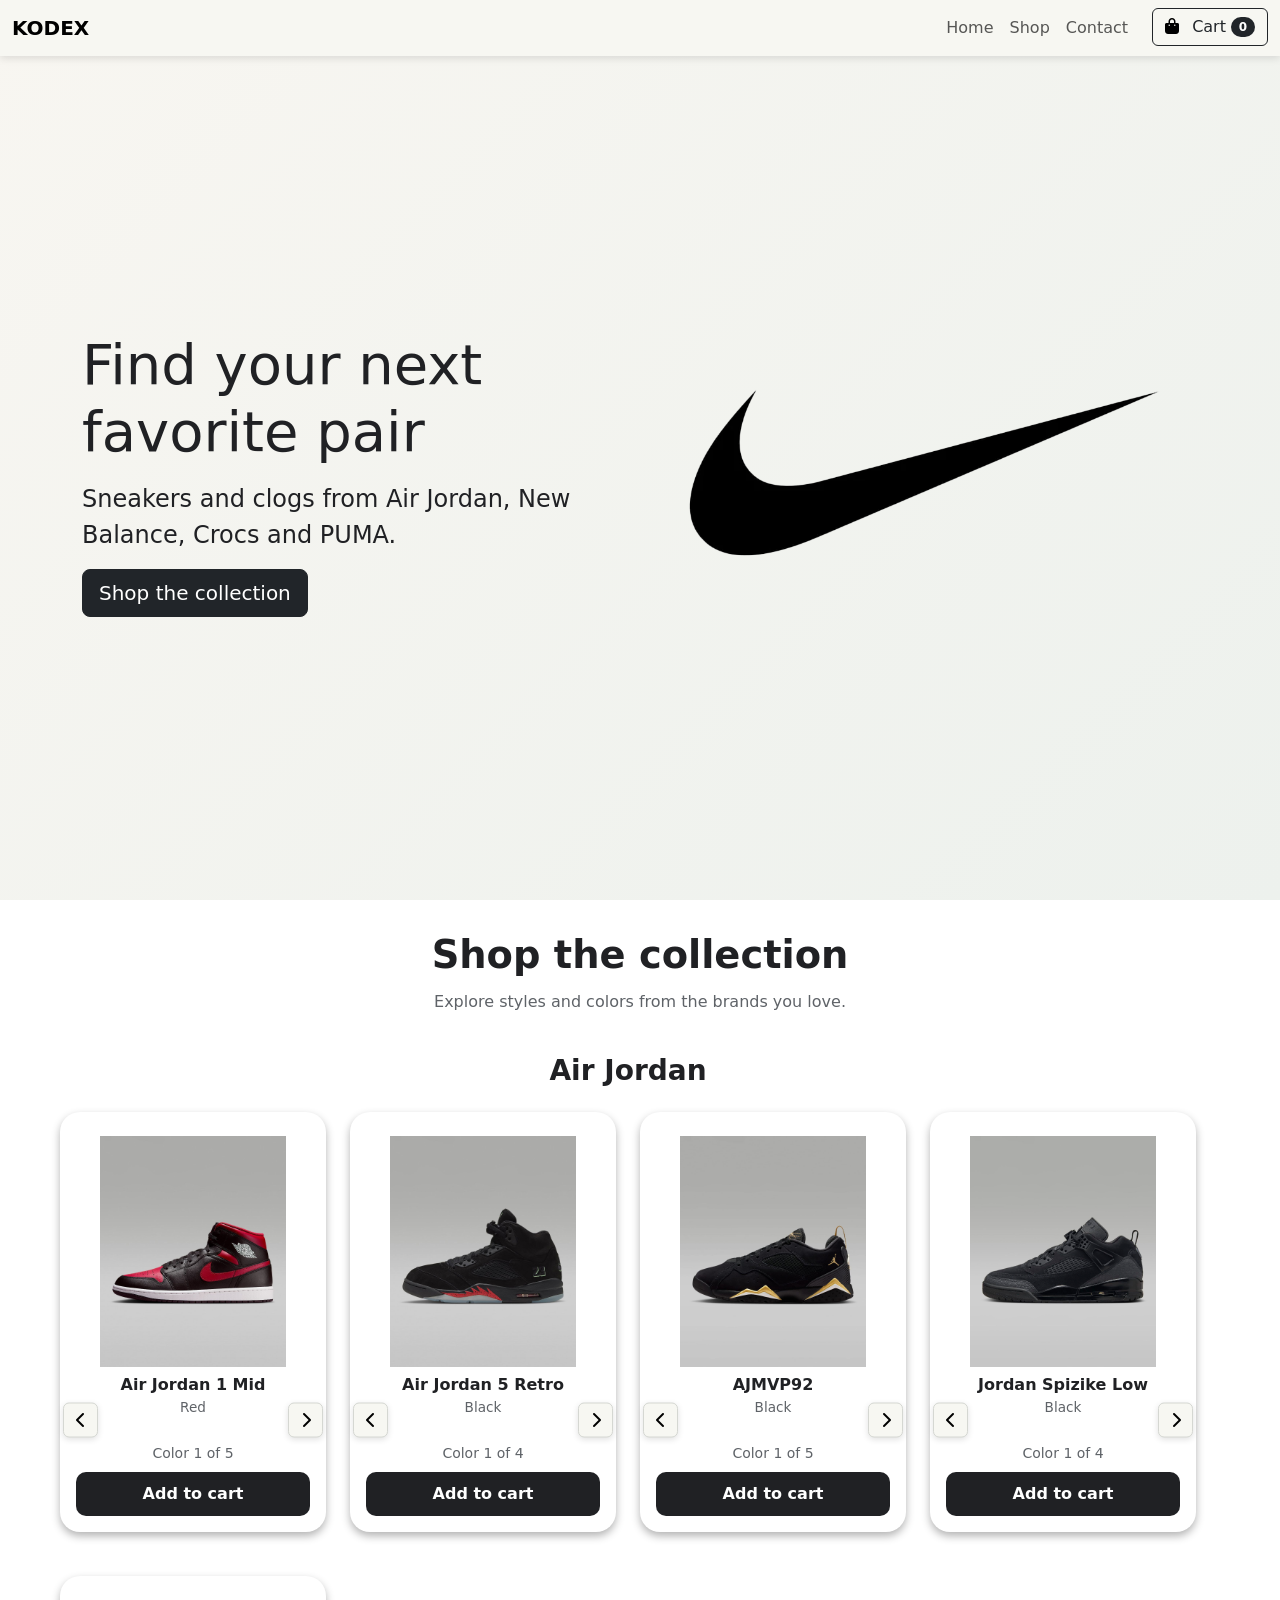
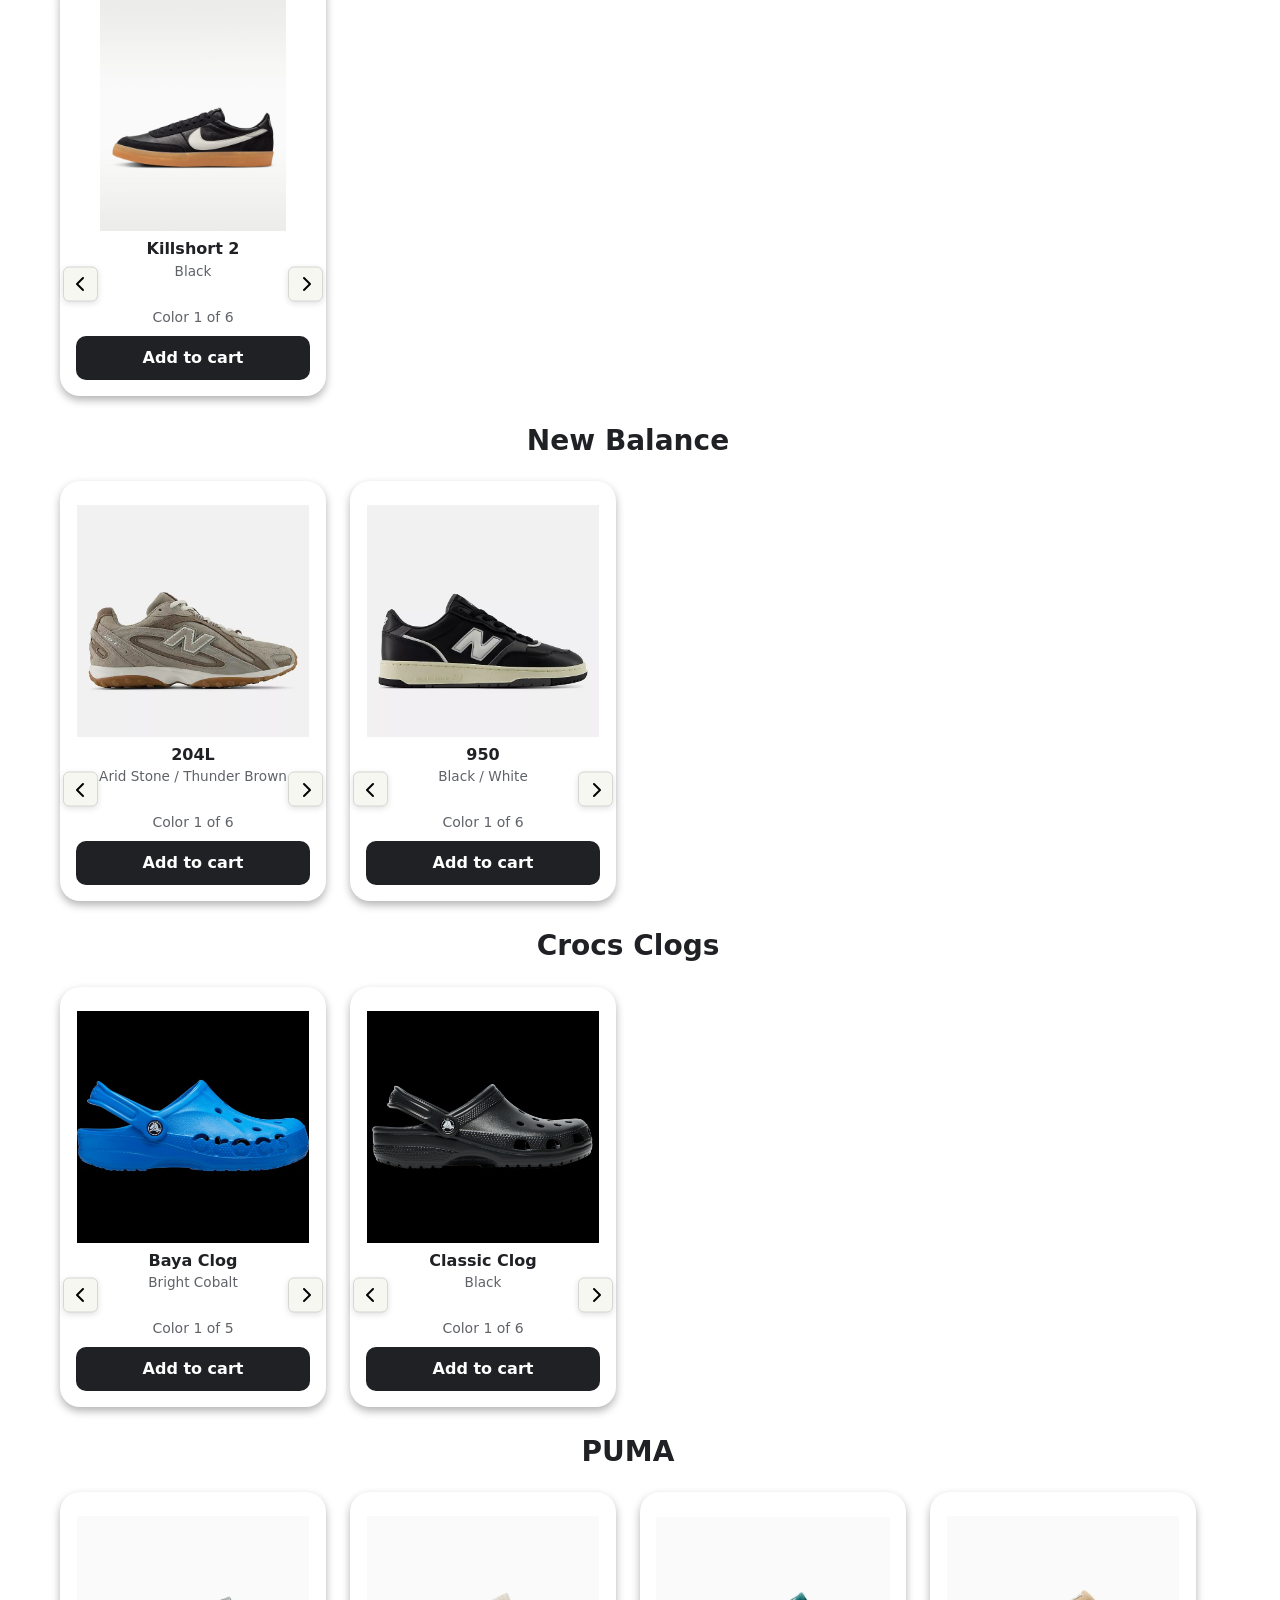
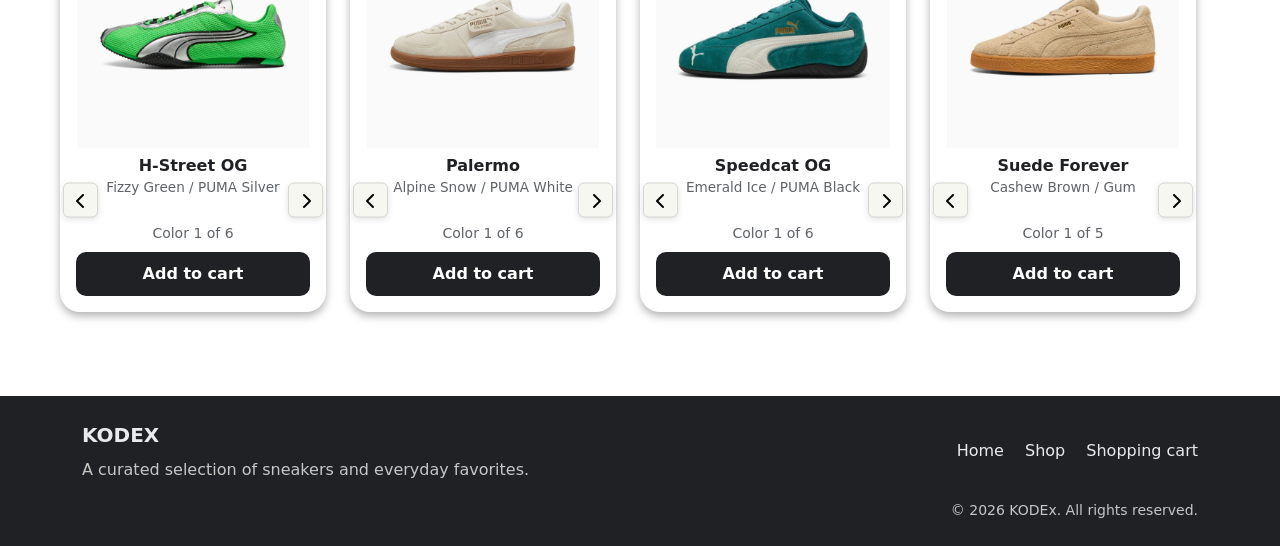
==== commit 08778063: "231126 sec update" ====
--- a/index.html
+++ b/index.html
@@ -754,7 +754,7 @@
         <div class="container py-4">
             <div class="row align-items-center gy-3">
                 <div class="col-12 col-md">
-                    <a class="footer-brand" href="#home">BrandName</a>
+                    <a class="footer-brand" href="#home">KODEX</a>
                     <p class="mb-0 mt-2">A curated selection of sneakers and everyday favorites.</p>
                 </div>
                 <div class="col-12 col-md-auto">
@@ -764,7 +764,7 @@
                         data-bs-target="#shoppingCart" aria-controls="shoppingCart">Shopping cart</button>
                 </div>
                 <div class="col-12 text-md-end">
-                    <small>&copy; <span id="currentYear"></span> BrandName. All rights reserved.</small>
+                    <small>&copy; <span id="currentYear"></span> KODEx. All rights reserved.</small>
                 </div>
             </div>
         </div>
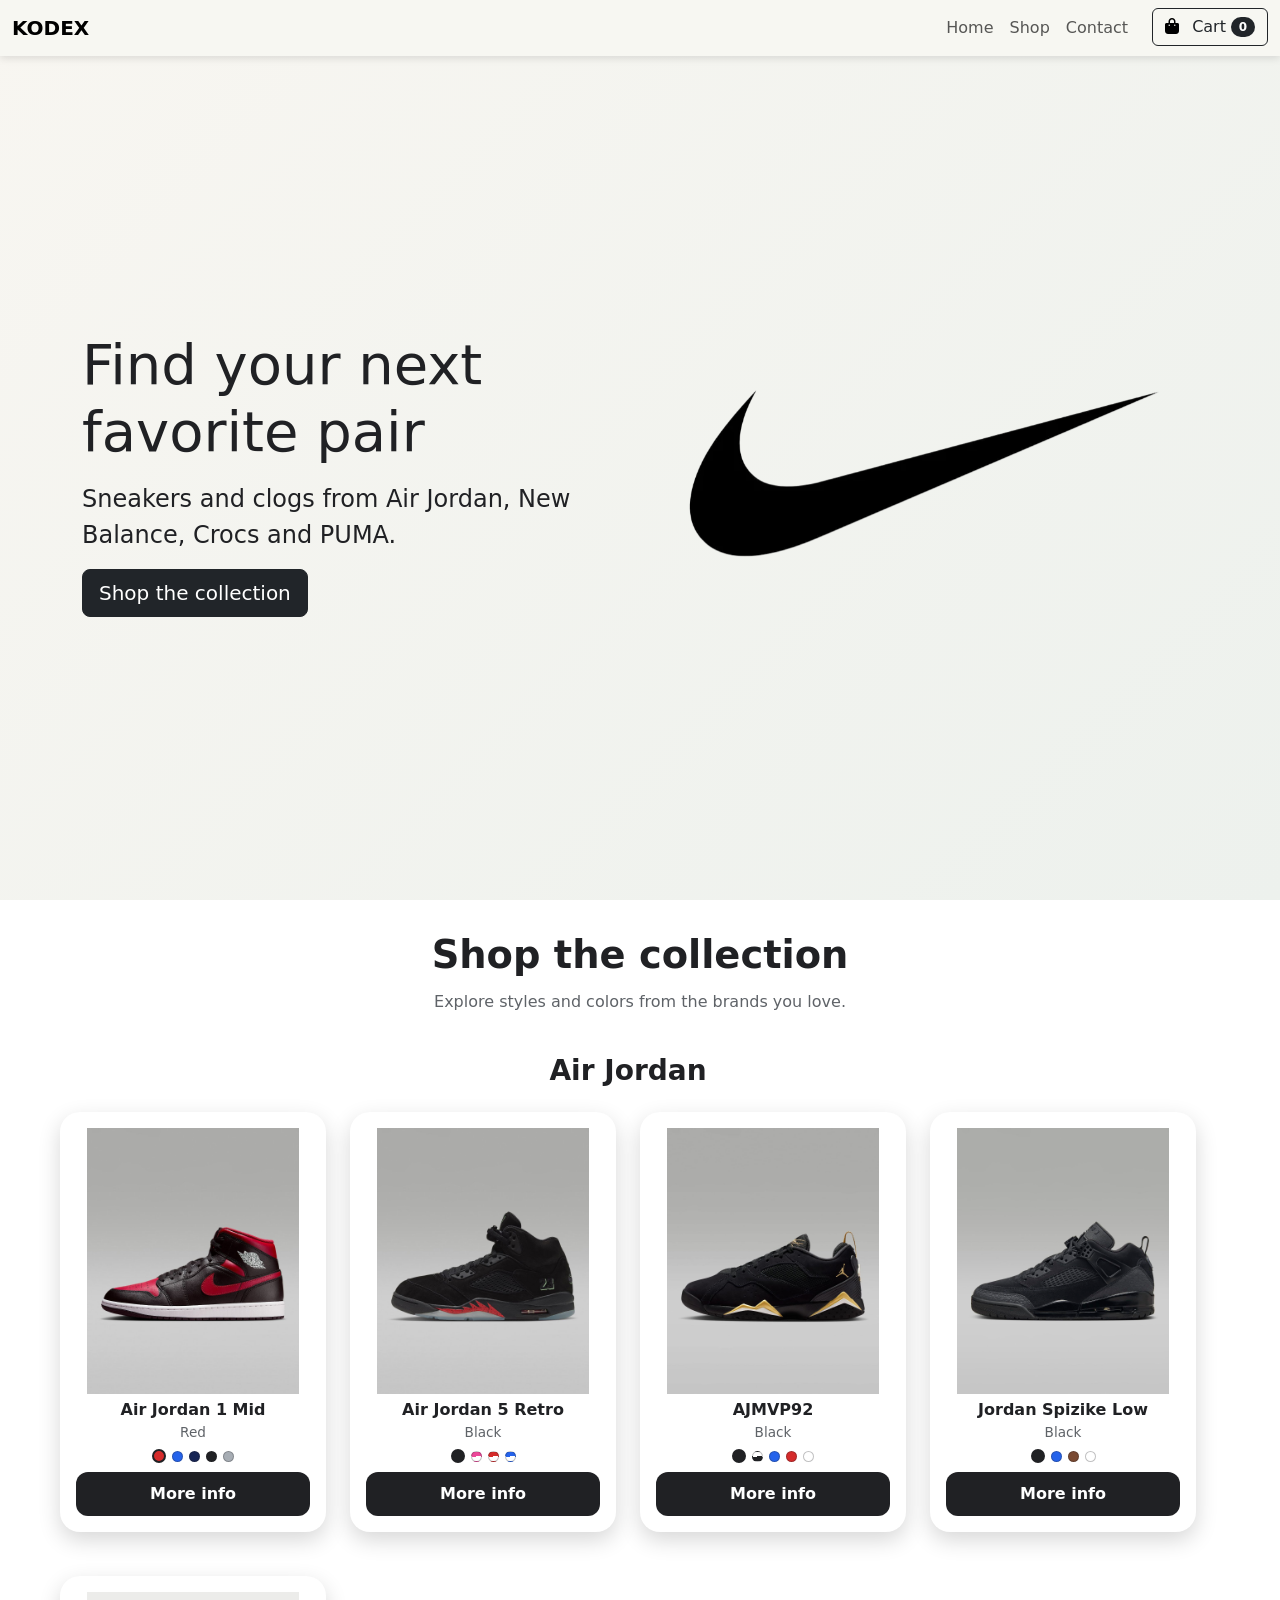
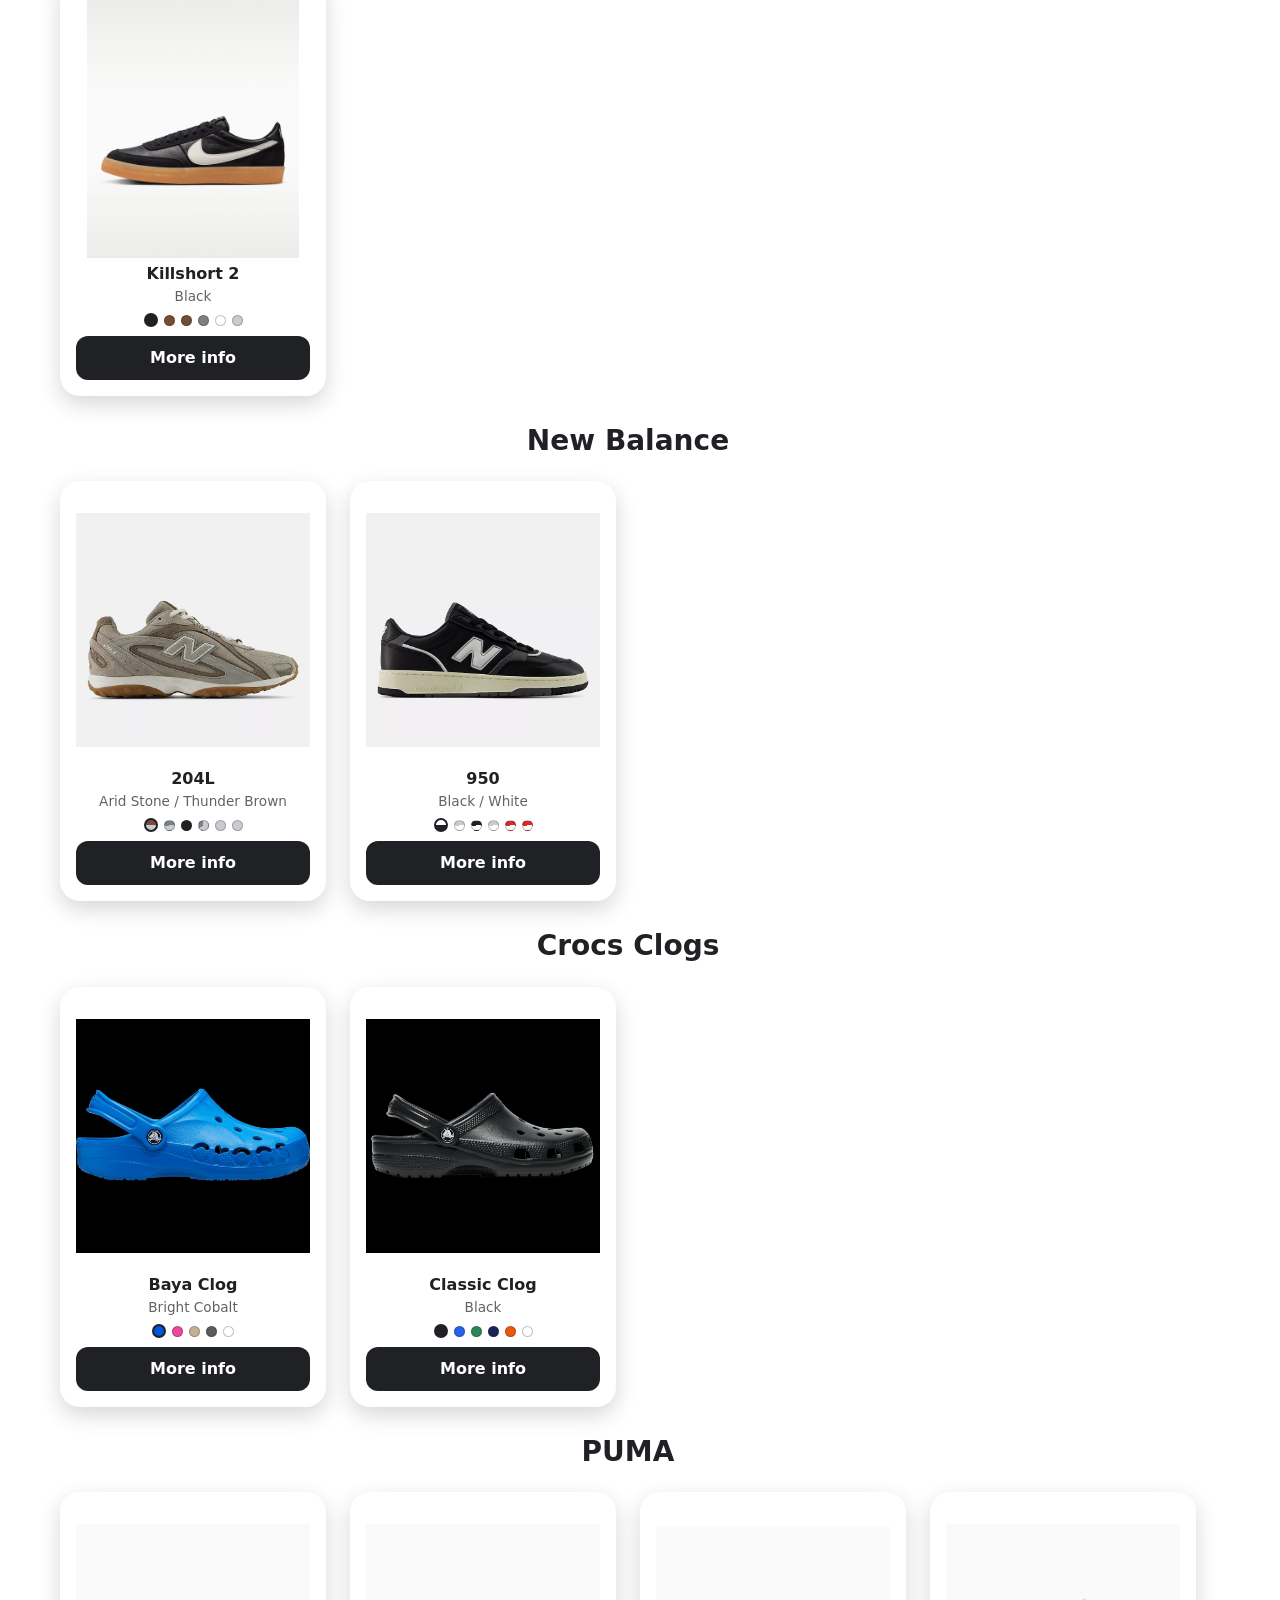
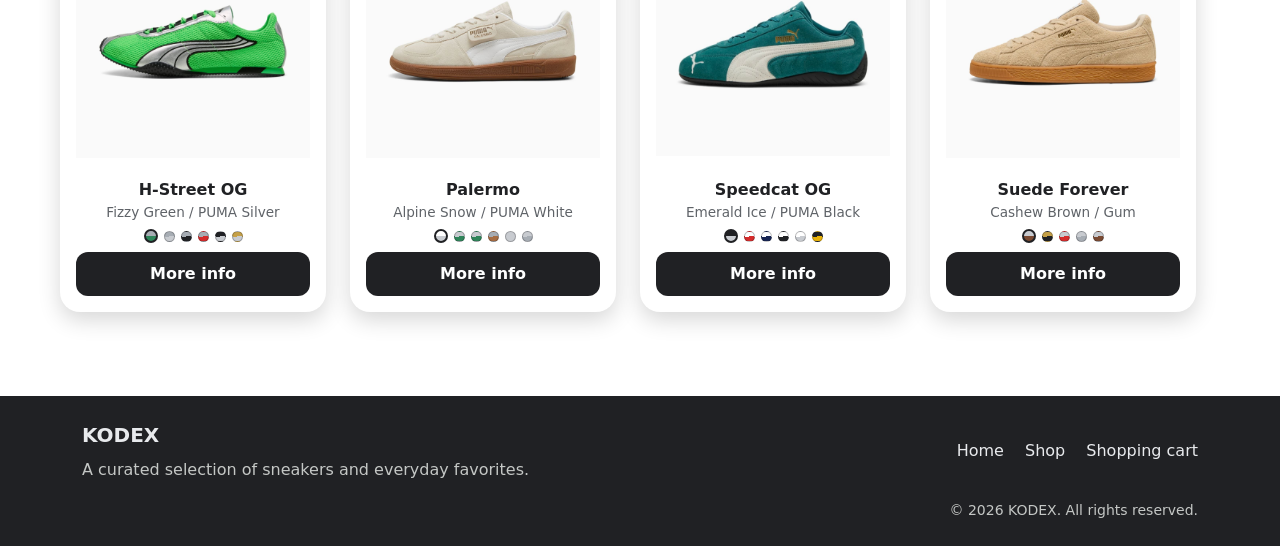
==== commit d73fdfb6: "241126 first update" ====
--- a/index.html
+++ b/index.html
@@ -19,16 +19,25 @@
         <nav class="navbar navbar-expand-lg fixed-top site-navbar" aria-label="Main Navigation">
             <div class="container-fluid">
                 <a class="navbar-brand fw-bold" href="#home">KODEX</a>
-                <button class="navbar-toggler" type="button" data-bs-toggle="collapse" data-bs-target="#mainNavigation"
-                    aria-controls="mainNavigation" aria-expanded="false" aria-label="Toggle navigation">
-                    <span class="navbar-toggler-icon"></span>
-                </button>
+
+                <div class="mobile-nav-actions d-lg-none ms-auto">
+                    <button class="mobile-cart-button" type="button" data-bs-toggle="offcanvas"
+                        data-bs-target="#shoppingCart" aria-controls="shoppingCart" aria-label="Open shopping cart">
+                        <i class="fa-solid fa-bag-shopping" aria-hidden="true"></i>
+                        <span id="cartCountMobile" class="mobile-cart-count" aria-live="polite">0</span>
+                    </button>
+                    <button class="navbar-toggler" type="button" data-bs-toggle="collapse" data-bs-target="#mainNavigation"
+                        aria-controls="mainNavigation" aria-expanded="false" aria-label="Toggle navigation">
+                        <span class="navbar-toggler-icon"></span>
+                    </button>
+                </div>
+
                 <div class="collapse navbar-collapse" id="mainNavigation">
                     <ul class="navbar-nav ms-auto">
                         <li class="nav-item"><a class="nav-link" href="#home">Home</a></li>
                         <li class="nav-item"><a class="nav-link" href="#about">Shop</a></li>
                         <li class="nav-item"><a class="nav-link" href="#contact">Contact</a></li>
-                        <li class="nav-item ms-lg-3">
+                        <li class="nav-item ms-lg-3 d-none d-lg-block">
                             <button class="btn btn-outline-dark cart-toggle" type="button" data-bs-toggle="offcanvas"
                                 data-bs-target="#shoppingCart" aria-controls="shoppingCart">
                                 <i class="fa-solid fa-bag-shopping me-2" aria-hidden="true"></i>
@@ -76,7 +85,7 @@
                                 </div>
                                 <p>Air Jordan 1 Mid <span class="shoe-color"></span></p>
 
-                                <button class="buy-button" type="button">Add to cart</button>
+                                <button class="buy-button" type="button">More info</button>
                             </div>
 
                             <div class="image-container" data-color="Blue">
@@ -86,7 +95,7 @@
                                 </div>
                                 <p>Air Jordan 1 Mid <span class="shoe-color"></span></p>
 
-                                <button class="buy-button" type="button">Add to cart</button>
+                                <button class="buy-button" type="button">More info</button>
                             </div>
 
                             <div class="image-container" data-color="Navy">
@@ -96,7 +105,7 @@
                                 </div>
                                 <p>Air Jordan 1 Mid <span class="shoe-color"></span></p>
 
-                                <button class="buy-button" type="button">Add to cart</button>
+                                <button class="buy-button" type="button">More info</button>
                             </div>
 
                             <div class="image-container" data-color="Black">
@@ -106,7 +115,7 @@
                                 </div>
                                 <p>Air Jordan 1 Mid <span class="shoe-color"></span></p>
 
-                                <button class="buy-button" type="button">Add to cart</button>
+                                <button class="buy-button" type="button">More info</button>
                             </div>
 
                             <div class="image-container" data-color="Silver">
@@ -116,7 +125,7 @@
                                 </div>
                                 <p>Air Jordan 1 Mid <span class="shoe-color"></span></p>
 
-                                <button class="buy-button" type="button">Add to cart</button>
+                                <button class="buy-button" type="button">More info</button>
                             </div>
 
 
@@ -136,7 +145,7 @@
                                         loading="lazy" decoding="async" />
                                 </div>
                                 <p>Air Jordan 5 Retro <span class="shoe-color"></span></p>
-                                <button class="buy-button" type="button">Add to cart</button>
+                                <button class="buy-button" type="button">More info</button>
                             </div>
                             <div class="image-container" data-color="White / Pink">
                                 <div class="image-wrapper">
@@ -144,7 +153,7 @@
                                         class="shooes" loading="lazy" decoding="async" />
                                 </div>
                                 <p>Air Jordan 5 Retro <span class="shoe-color"></span></p>
-                                <button class="buy-button" type="button">Add to cart</button>
+                                <button class="buy-button" type="button">More info</button>
                             </div>
                             <div class="image-container" data-color="White / Red">
                                 <div class="image-wrapper">
@@ -152,7 +161,7 @@
                                         class="shooes" loading="lazy" decoding="async" />
                                 </div>
                                 <p>Air Jordan 5 Retro <span class="shoe-color"></span></p>
-                                <button class="buy-button" type="button">Add to cart</button>
+                                <button class="buy-button" type="button">More info</button>
                             </div>
                             <div class="image-container" data-color="White / Blue">
                                 <div class="image-wrapper">
@@ -160,7 +169,7 @@
                                         class="shooes" loading="lazy" decoding="async" />
                                 </div>
                                 <p>Air Jordan 5 Retro <span class="shoe-color"></span></p>
-                                <button class="buy-button" type="button">Add to cart</button>
+                                <button class="buy-button" type="button">More info</button>
                             </div>
                             <div class="arrow-container">
                                 <button type="button" class="previous-button" aria-label="Previous"><i
@@ -178,7 +187,7 @@
                                         decoding="async" />
                                 </div>
                                 <p>AJMVP92 <span class="shoe-color"></span></p>
-                                <button class="buy-button" type="button">Add to cart</button>
+                                <button class="buy-button" type="button">More info</button>
                             </div>
                             <div class="image-container" data-color="Black / White">
                                 <div class="image-wrapper">
@@ -186,7 +195,7 @@
                                         loading="lazy" decoding="async" />
                                 </div>
                                 <p>AJMVP92 <span class="shoe-color"></span></p>
-                                <button class="buy-button" type="button">Add to cart</button>
+                                <button class="buy-button" type="button">More info</button>
                             </div>
                             <div class="image-container" data-color="Blue">
                                 <div class="image-wrapper">
@@ -194,7 +203,7 @@
                                         decoding="async" />
                                 </div>
                                 <p>AJMVP92 <span class="shoe-color"></span></p>
-                                <button class="buy-button" type="button">Add to cart</button>
+                                <button class="buy-button" type="button">More info</button>
                             </div>
                             <div class="image-container" data-color="Red">
                                 <div class="image-wrapper">
@@ -202,7 +211,7 @@
                                         decoding="async" />
                                 </div>
                                 <p>AJMVP92 <span class="shoe-color"></span></p>
-                                <button class="buy-button" type="button">Add to cart</button>
+                                <button class="buy-button" type="button">More info</button>
                             </div>
                             <div class="image-container" data-color="White">
                                 <div class="image-wrapper">
@@ -210,7 +219,7 @@
                                         decoding="async" />
                                 </div>
                                 <p>AJMVP92 <span class="shoe-color"></span></p>
-                                <button class="buy-button" type="button">Add to cart</button>
+                                <button class="buy-button" type="button">More info</button>
                             </div>
                             <div class="arrow-container">
                                 <button type="button" class="previous-button" aria-label="Previous"><i
@@ -227,7 +236,7 @@
                                         class="shooes" loading="lazy" decoding="async" />
                                 </div>
                                 <p>Jordan Spizike Low <span class="shoe-color"></span></p>
-                                <button class="buy-button" type="button">Add to cart</button>
+                                <button class="buy-button" type="button">More info</button>
                             </div>
                             <div class="image-container" data-color="Blue">
                                 <div class="image-wrapper">
@@ -235,7 +244,7 @@
                                         class="shooes" loading="lazy" decoding="async" />
                                 </div>
                                 <p>Jordan Spizike Low <span class="shoe-color"></span></p>
-                                <button class="buy-button" type="button">Add to cart</button>
+                                <button class="buy-button" type="button">More info</button>
                             </div>
                             <div class="image-container" data-color="Brown">
                                 <div class="image-wrapper">
@@ -243,7 +252,7 @@
                                         class="shooes" loading="lazy" decoding="async" />
                                 </div>
                                 <p>Jordan Spizike Low <span class="shoe-color"></span></p>
-                                <button class="buy-button" type="button">Add to cart</button>
+                                <button class="buy-button" type="button">More info</button>
                             </div>
                             <div class="image-container" data-color="White">
                                 <div class="image-wrapper">
@@ -251,7 +260,7 @@
                                         class="shooes" loading="lazy" decoding="async" />
                                 </div>
                                 <p>Jordan Spizike Low <span class="shoe-color"></span></p>
-                                <button class="buy-button" type="button">Add to cart</button>
+                                <button class="buy-button" type="button">More info</button>
                             </div>
                             <div class="arrow-container">
                                 <button type="button" class="previous-button" aria-label="Previous"><i
@@ -268,7 +277,7 @@
                                         loading="lazy" decoding="async" />
                                 </div>
                                 <p>Killshort 2 <span class="shoe-color"></span></p>
-                                <button class="buy-button" type="button">Add to cart</button>
+                                <button class="buy-button" type="button">More info</button>
                             </div>
                             <div class="image-container" data-color="Brown">
                                 <div class="image-wrapper">
@@ -276,7 +285,7 @@
                                         loading="lazy" decoding="async" />
                                 </div>
                                 <p>Killshort 2 <span class="shoe-color"></span></p>
-                                <button class="buy-button" type="button">Add to cart</button>
+                                <button class="buy-button" type="button">More info</button>
                             </div>
                             <div class="image-container" data-color="Coffee">
                                 <div class="image-wrapper">
@@ -284,7 +293,7 @@
                                         loading="lazy" decoding="async" />
                                 </div>
                                 <p>Killshort 2 <span class="shoe-color"></span></p>
-                                <button class="buy-button" type="button">Add to cart</button>
+                                <button class="buy-button" type="button">More info</button>
                             </div>
                             <div class="image-container" data-color="Gray">
                                 <div class="image-wrapper">
@@ -292,7 +301,7 @@
                                         loading="lazy" decoding="async" />
                                 </div>
                                 <p>Killshort 2 <span class="shoe-color"></span></p>
-                                <button class="buy-button" type="button">Add to cart</button>
+                                <button class="buy-button" type="button">More info</button>
                             </div>
                             <div class="image-container" data-color="White">
                                 <div class="image-wrapper">
@@ -300,7 +309,7 @@
                                         loading="lazy" decoding="async" />
                                 </div>
                                 <p>Killshort 2 <span class="shoe-color"></span></p>
-                                <button class="buy-button" type="button">Add to cart</button>
+                                <button class="buy-button" type="button">More info</button>
                             </div>
                             <div class="image-container" data-color="Standard">
                                 <div class="image-wrapper">
@@ -308,7 +317,7 @@
                                         decoding="async" />
                                 </div>
                                 <p>Killshort 2 <span class="shoe-color"></span></p>
-                                <button class="buy-button" type="button">Add to cart</button>
+                                <button class="buy-button" type="button">More info</button>
                             </div>
                             <div class="arrow-container">
                                 <button type="button" class="previous-button" aria-label="Previous"><i
@@ -327,21 +336,21 @@
                                         alt="204L Arid Stone with Thunder Brown" class="shooes" loading="lazy"
                                         decoding="async" /></div>
                                 <p>204L <span class="shoe-color"></span></p>
-                                <button class="buy-button" type="button">Add to cart</button>
+                                <button class="buy-button" type="button">More info</button>
                             </div>
                             <div class="image-container" data-color="Bayberry / Lone Star Grey">
                                 <div class="image-wrapper"><img src="./img/204L BAYBERRY with LONE STAR GREY.jpg"
                                         alt="204L Bayberry with Lone Star Grey" class="shooes" loading="lazy"
                                         decoding="async" /></div>
                                 <p>204L <span class="shoe-color"></span></p>
-                                <button class="buy-button" type="button">Add to cart</button>
+                                <button class="buy-button" type="button">More info</button>
                             </div>
                             <div class="image-container" data-color="Black / Black Cement">
                                 <div class="image-wrapper"><img src="./img/204L BLACK with BLACK CEMENT.jpg"
                                         alt="204L Black with Black Cement" class="shooes" loading="lazy"
                                         decoding="async" /></div>
                                 <p>204L <span class="shoe-color"></span></p>
-                                <button class="buy-button" type="button">Add to cart</button>
+                                <button class="buy-button" type="button">More info</button>
                             </div>
                             <div class="image-container" data-color="Breakfast Tea / Quicksand / Light Arctic Grey">
                                 <div class="image-wrapper"><img
@@ -349,21 +358,21 @@
                                         alt="204L Breakfast Tea with Quicksand" class="shooes" loading="lazy"
                                         decoding="async" /></div>
                                 <p>204L <span class="shoe-color"></span></p>
-                                <button class="buy-button" type="button">Add to cart</button>
+                                <button class="buy-button" type="button">More info</button>
                             </div>
                             <div class="image-container" data-color="Mushroom / Arid Stone">
                                 <div class="image-wrapper"><img src="./img/204L MUSHROOM with ARID STONE.jpg"
                                         alt="204L Mushroom with Arid Stone" class="shooes" loading="lazy"
                                         decoding="async" /></div>
                                 <p>204L <span class="shoe-color"></span></p>
-                                <button class="buy-button" type="button">Add to cart</button>
+                                <button class="buy-button" type="button">More info</button>
                             </div>
                             <div class="image-container" data-color="Sea Salt / Pistachio Butter">
                                 <div class="image-wrapper"><img src="./img/204L SEA SALT with PISTACHIO BUTTER.jpg"
                                         alt="204L Sea Salt with Pistachio Butter" class="shooes" loading="lazy"
                                         decoding="async" /></div>
                                 <p>204L <span class="shoe-color"></span></p>
-                                <button class="buy-button" type="button">Add to cart</button>
+                                <button class="buy-button" type="button">More info</button>
                             </div>
                             <div class="arrow-container">
                                 <button type="button" class="previous-button" aria-label="Previous"><i
@@ -377,49 +386,37 @@
                                 <div class="image-wrapper"><img src="./img/950 BLACK with WHITE.jpg"
                                         alt="950 Black with White" class="shooes" loading="lazy" decoding="async" />
                                 </div>
-                                <p>950 <span class="shoe-color"></span></p><button class="buy-button" type="button">Add
-                                    to
-                                    cart</button>
+                                <p>950 <span class="shoe-color"></span></p><button class="buy-button" type="button">More info</button>
                             </div>
                             <div class="image-container" data-color="White / Angora">
                                 <div class="image-wrapper"><img src="./img/950 WHITE with ANGORA.jpg"
                                         alt="950 White with Angora" class="shooes" loading="lazy" decoding="async" />
                                 </div>
-                                <p>950 <span class="shoe-color"></span></p><button class="buy-button" type="button">Add
-                                    to
-                                    cart</button>
+                                <p>950 <span class="shoe-color"></span></p><button class="buy-button" type="button">More info</button>
                             </div>
                             <div class="image-container" data-color="White / Black">
                                 <div class="image-wrapper"><img src="./img/950 WHITE with BLACK.jpg"
                                         alt="950 White with Black" class="shooes" loading="lazy" decoding="async" />
                                 </div>
-                                <p>950 <span class="shoe-color"></span></p><button class="buy-button" type="button">Add
-                                    to
-                                    cart</button>
+                                <p>950 <span class="shoe-color"></span></p><button class="buy-button" type="button">More info</button>
                             </div>
                             <div class="image-container" data-color="White / Outfield">
                                 <div class="image-wrapper"><img src="./img/950 WHITE with OUTFIELD.jpg"
                                         alt="950 White with Outfield" class="shooes" loading="lazy" decoding="async" />
                                 </div>
-                                <p>950 <span class="shoe-color"></span></p><button class="buy-button" type="button">Add
-                                    to
-                                    cart</button>
+                                <p>950 <span class="shoe-color"></span></p><button class="buy-button" type="button">More info</button>
                             </div>
                             <div class="image-container" data-color="White / Podium Red">
                                 <div class="image-wrapper"><img src="./img/950 WHITE with PODIUM RED.jpg"
                                         alt="950 White with Podium Red" class="shooes" loading="lazy"
                                         decoding="async" /></div>
-                                <p>950 <span class="shoe-color"></span></p><button class="buy-button" type="button">Add
-                                    to
-                                    cart</button>
+                                <p>950 <span class="shoe-color"></span></p><button class="buy-button" type="button">More info</button>
                             </div>
                             <div class="image-container" data-color="White / Team Red">
                                 <div class="image-wrapper"><img src="./img/950 WHITE with TEAM RED.jpg"
                                         alt="950 White with Team Red" class="shooes" loading="lazy" decoding="async" />
                                 </div>
-                                <p>950 <span class="shoe-color"></span></p><button class="buy-button" type="button">Add
-                                    to
-                                    cart</button>
+                                <p>950 <span class="shoe-color"></span></p><button class="buy-button" type="button">More info</button>
                             </div>
                             <div class="arrow-container">
                                 <button type="button" class="previous-button" aria-label="Previous"><i
@@ -438,37 +435,32 @@
                                         alt="Baya Clog Bright Cobalt" class="shooes" loading="lazy" decoding="async" />
                                 </div>
                                 <p>Baya Clog <span class="shoe-color"></span></p><button class="buy-button"
-                                    type="button">Add to
-                                    cart</button>
+                                    type="button">More info</button>
                             </div>
                             <div class="image-container" data-color="Electric Pink">
                                 <div class="image-wrapper"><img src="./img/Baya Clog Electric Pink.jpg"
                                         alt="Baya Clog Electric Pink" class="shooes" loading="lazy" decoding="async" />
                                 </div>
                                 <p>Baya Clog <span class="shoe-color"></span></p><button class="buy-button"
-                                    type="button">Add to
-                                    cart</button>
+                                    type="button">More info</button>
                             </div>
                             <div class="image-container" data-color="Khaki">
                                 <div class="image-wrapper"><img src="./img/Baya Clog Khaki.jpg" alt="Baya Clog Khaki"
                                         class="shooes" loading="lazy" decoding="async" /></div>
                                 <p>Baya Clog <span class="shoe-color"></span></p><button class="buy-button"
-                                    type="button">Add to
-                                    cart</button>
+                                    type="button">More info</button>
                             </div>
                             <div class="image-container" data-color="Pepper">
                                 <div class="image-wrapper"><img src="./img/Baya Clog Pepper.jpg" alt="Baya Clog Pepper"
                                         class="shooes" loading="lazy" decoding="async" /></div>
                                 <p>Baya Clog <span class="shoe-color"></span></p><button class="buy-button"
-                                    type="button">Add to
-                                    cart</button>
+                                    type="button">More info</button>
                             </div>
                             <div class="image-container" data-color="White">
                                 <div class="image-wrapper"><img src="./img/Baya Clog white.jpg" alt="Baya Clog White"
                                         class="shooes" loading="lazy" decoding="async" /></div>
                                 <p>Baya Clog <span class="shoe-color"></span></p><button class="buy-button"
-                                    type="button">Add to
-                                    cart</button>
+                                    type="button">More info</button>
                             </div>
                             <div class="arrow-container"><button type="button" class="previous-button"
                                     aria-label="Previous"><i class="fa-solid fa-chevron-left"
@@ -482,46 +474,40 @@
                                 <div class="image-wrapper"><img src="./img/Classic Clog BLACK.jpg"
                                         alt="Classic Clog Black" class="shooes" loading="lazy" decoding="async" /></div>
                                 <p>Classic Clog <span class="shoe-color"></span></p><button class="buy-button"
-                                    type="button">Add to
-                                    cart</button>
+                                    type="button">More info</button>
                             </div>
                             <div class="image-container" data-color="Blue Bolt">
                                 <div class="image-wrapper"><img src="./img/Classic Clog BLUE BOLT.jpg"
                                         alt="Classic Clog Blue Bolt" class="shooes" loading="lazy" decoding="async" />
                                 </div>
                                 <p>Classic Clog <span class="shoe-color"></span></p><button class="buy-button"
-                                    type="button">Add to
-                                    cart</button>
+                                    type="button">More info</button>
                             </div>
                             <div class="image-container" data-color="Field Green">
                                 <div class="image-wrapper"><img src="./img/Classic Clog Field Green.jpg"
                                         alt="Classic Clog Field Green" class="shooes" loading="lazy" decoding="async" />
                                 </div>
                                 <p>Classic Clog <span class="shoe-color"></span></p><button class="buy-button"
-                                    type="button">Add to
-                                    cart</button>
+                                    type="button">More info</button>
                             </div>
                             <div class="image-container" data-color="Navy">
                                 <div class="image-wrapper"><img src="./img/Classic Clog NAVY.jpg"
                                         alt="Classic Clog Navy" class="shooes" loading="lazy" decoding="async" /></div>
                                 <p>Classic Clog <span class="shoe-color"></span></p><button class="buy-button"
-                                    type="button">Add to
-                                    cart</button>
+                                    type="button">More info</button>
                             </div>
                             <div class="image-container" data-color="Utility Orange">
                                 <div class="image-wrapper"><img src="./img/Classic Clog Utility Orange.jpg"
                                         alt="Classic Clog Utility Orange" class="shooes" loading="lazy"
                                         decoding="async" /></div>
                                 <p>Classic Clog <span class="shoe-color"></span></p><button class="buy-button"
-                                    type="button">Add to
-                                    cart</button>
+                                    type="button">More info</button>
                             </div>
                             <div class="image-container" data-color="White">
                                 <div class="image-wrapper"><img src="./img/Classic Clog white.jpg"
                                         alt="Classic Clog White" class="shooes" loading="lazy" decoding="async" /></div>
                                 <p>Classic Clog <span class="shoe-color"></span></p><button class="buy-button"
-                                    type="button">Add to
-                                    cart</button>
+                                    type="button">More info</button>
                             </div>
                             <div class="arrow-container"><button type="button" class="previous-button"
                                     aria-label="Previous"><i class="fa-solid fa-chevron-left"
@@ -539,48 +525,42 @@
                                         alt="H-Street OG Fizzy Green" class="shooes" loading="lazy" decoding="async" />
                                 </div>
                                 <p>H-Street OG <span class="shoe-color"></span></p><button class="buy-button"
-                                    type="button">Add to
-                                    cart</button>
+                                    type="button">More info</button>
                             </div>
                             <div class="image-container" data-color="Frosted Ivory / PUMA Silver">
                                 <div class="image-wrapper"><img src="./img/H-Street OG Frosted Ivory-PUMA Silver.jpg"
                                         alt="H-Street OG Frosted Ivory" class="shooes" loading="lazy"
                                         decoding="async" /></div>
                                 <p>H-Street OG <span class="shoe-color"></span></p><button class="buy-button"
-                                    type="button">Add to
-                                    cart</button>
+                                    type="button">More info</button>
                             </div>
                             <div class="image-container" data-color="PUMA Black / PUMA Silver">
                                 <div class="image-wrapper"><img src="./img/H-Street OG PUMA Black-PUMA Silver.jpg"
                                         alt="H-Street OG PUMA Black" class="shooes" loading="lazy" decoding="async" />
                                 </div>
                                 <p>H-Street OG <span class="shoe-color"></span></p><button class="buy-button"
-                                    type="button">Add to
-                                    cart</button>
+                                    type="button">More info</button>
                             </div>
                             <div class="image-container" data-color="PUMA Red / PUMA Silver">
                                 <div class="image-wrapper"><img src="./img/H-Street OG PUMA Red-PUMA Silver.jpg"
                                         alt="H-Street OG PUMA Red" class="shooes" loading="lazy" decoding="async" />
                                 </div>
                                 <p>H-Street OG <span class="shoe-color"></span></p><button class="buy-button"
-                                    type="button">Add to
-                                    cart</button>
+                                    type="button">More info</button>
                             </div>
                             <div class="image-container" data-color="PUMA Team Royal / PUMA Black">
                                 <div class="image-wrapper"><img src="./img/H-Street OG PUMA Team Royal-PUMA Black.jpg"
                                         alt="H-Street OG PUMA Team Royal" class="shooes" loading="lazy"
                                         decoding="async" /></div>
                                 <p>H-Street OG <span class="shoe-color"></span></p><button class="buy-button"
-                                    type="button">Add to
-                                    cart</button>
+                                    type="button">More info</button>
                             </div>
                             <div class="image-container" data-color="Sun Stream / PUMA Gold">
                                 <div class="image-wrapper"><img src="./img/H-Street OG Sun Stream-PUMA Gold.jpg"
                                         alt="H-Street OG Sun Stream" class="shooes" loading="lazy" decoding="async" />
                                 </div>
                                 <p>H-Street OG <span class="shoe-color"></span></p><button class="buy-button"
-                                    type="button">Add to
-                                    cart</button>
+                                    type="button">More info</button>
                             </div>
                             <div class="arrow-container"><button type="button" class="previous-button"
                                     aria-label="Previous"><i class="fa-solid fa-chevron-left"
@@ -594,47 +574,41 @@
                                         alt="Palermo Alpine Snow" class="shooes" loading="lazy" decoding="async" />
                                 </div>
                                 <p>Palermo <span class="shoe-color"></span></p><button class="buy-button"
-                                    type="button">Add to
-                                    cart</button>
+                                    type="button">More info</button>
                             </div>
                             <div class="image-container" data-color="Earthy Green / Buttercream">
                                 <div class="image-wrapper"><img src="./img/Palermo Earthy Green-Buttercream.jpg"
                                         alt="Palermo Earthy Green" class="shooes" loading="lazy" decoding="async" />
                                 </div>
                                 <p>Palermo <span class="shoe-color"></span></p><button class="buy-button"
-                                    type="button">Add to
-                                    cart</button>
+                                    type="button">More info</button>
                             </div>
                             <div class="image-container" data-color="Loden Green / Gum">
                                 <div class="image-wrapper"><img src="./img/Palermo Loden Green-Gum.jpg"
                                         alt="Palermo Loden Green" class="shooes" loading="lazy" decoding="async" />
                                 </div>
                                 <p>Palermo <span class="shoe-color"></span></p><button class="buy-button"
-                                    type="button">Add to
-                                    cart</button>
+                                    type="button">More info</button>
                             </div>
                             <div class="image-container" data-color="Matte Bronze / Silver Fog">
                                 <div class="image-wrapper"><img src="./img/Palermo Matte Bronze-Silver Fog.jpg"
                                         alt="Palermo Matte Bronze" class="shooes" loading="lazy" decoding="async" />
                                 </div>
                                 <p>Palermo <span class="shoe-color"></span></p><button class="buy-button"
-                                    type="button">Add to
-                                    cart</button>
+                                    type="button">More info</button>
                             </div>
                             <div class="image-container" data-color="Vermillion / Gum">
                                 <div class="image-wrapper"><img src="./img/Palermo Vermillion-Gum.jpg"
                                         alt="Palermo Vermillion" class="shooes" loading="lazy" decoding="async" /></div>
                                 <p>Palermo <span class="shoe-color"></span></p><button class="buy-button"
-                                    type="button">Add to
-                                    cart</button>
+                                    type="button">More info</button>
                             </div>
                             <div class="image-container" data-color="Vibrant Silver / Gum">
                                 <div class="image-wrapper"><img src="./img/Palermo Vibrant Silver-Gum.jpg"
                                         alt="Palermo Vibrant Silver" class="shooes" loading="lazy" decoding="async" />
                                 </div>
                                 <p>Palermo <span class="shoe-color"></span></p><button class="buy-button"
-                                    type="button">Add to
-                                    cart</button>
+                                    type="button">More info</button>
                             </div>
                             <div class="arrow-container"><button type="button" class="previous-button"
                                     aria-label="Previous"><i class="fa-solid fa-chevron-left"
@@ -648,48 +622,42 @@
                                         alt="Speedcat OG Emerald Ice" class="shooes" loading="lazy" decoding="async" />
                                 </div>
                                 <p>Speedcat OG <span class="shoe-color"></span></p><button class="buy-button"
-                                    type="button">Add to
-                                    cart</button>
+                                    type="button">More info</button>
                             </div>
                             <div class="image-container" data-color="Red / PUMA White">
                                 <div class="image-wrapper"><img src="./img/Speedcat OG For All Time Red-PUMA White.jpg"
                                         alt="Speedcat OG For All Time Red" class="shooes" loading="lazy"
                                         decoding="async" /></div>
                                 <p>Speedcat OG <span class="shoe-color"></span></p><button class="buy-button"
-                                    type="button">Add to
-                                    cart</button>
+                                    type="button">More info</button>
                             </div>
                             <div class="image-container" data-color="New Navy / Warm White">
                                 <div class="image-wrapper"><img src="./img/Speedcat OG New Navy-Warm White.jpg"
                                         alt="Speedcat OG New Navy" class="shooes" loading="lazy" decoding="async" />
                                 </div>
                                 <p>Speedcat OG <span class="shoe-color"></span></p><button class="buy-button"
-                                    type="button">Add to
-                                    cart</button>
+                                    type="button">More info</button>
                             </div>
                             <div class="image-container" data-color="PUMA Black / PUMA White">
                                 <div class="image-wrapper"><img src="./img/Speedcat OG PUMA Black-PUMA White.jpg"
                                         alt="Speedcat OG PUMA Black" class="shooes" loading="lazy" decoding="async" />
                                 </div>
                                 <p>Speedcat OG <span class="shoe-color"></span></p><button class="buy-button"
-                                    type="button">Add to
-                                    cart</button>
+                                    type="button">More info</button>
                             </div>
                             <div class="image-container" data-color="PUMA Team Royal / PUMA White">
                                 <div class="image-wrapper"><img src="./img/Speedcat OG PUMA Team Royal-PUMA White.jpg"
                                         alt="Speedcat OG PUMA Team Royal" class="shooes" loading="lazy"
                                         decoding="async" /></div>
                                 <p>Speedcat OG <span class="shoe-color"></span></p><button class="buy-button"
-                                    type="button">Add to
-                                    cart</button>
+                                    type="button">More info</button>
                             </div>
                             <div class="image-container" data-color="Pelé Yellow / PUMA Black">
                                 <div class="image-wrapper"><img src="./img/Speedcat OG Pelé Yellow-PUMA Black.jpg"
                                         alt="Speedcat OG Pele Yellow" class="shooes" loading="lazy" decoding="async" />
                                 </div>
                                 <p>Speedcat OG <span class="shoe-color"></span></p><button class="buy-button"
-                                    type="button">Add to
-                                    cart</button>
+                                    type="button">More info</button>
                             </div>
                             <div class="arrow-container"><button type="button" class="previous-button"
                                     aria-label="Previous"><i class="fa-solid fa-chevron-left"
@@ -703,40 +671,35 @@
                                         alt="Suede Forever Cashew Brown" class="shooes" loading="lazy"
                                         decoding="async" /></div>
                                 <p>Suede Forever <span class="shoe-color"></span></p><button class="buy-button"
-                                    type="button">Add to
-                                    cart</button>
+                                    type="button">More info</button>
                             </div>
                             <div class="image-container" data-color="PUMA Black / Gold">
                                 <div class="image-wrapper"><img src="./img/Suede Forever PUMA Black-Gold.jpg"
                                         alt="Suede Forever PUMA Black" class="shooes" loading="lazy" decoding="async" />
                                 </div>
                                 <p>Suede Forever <span class="shoe-color"></span></p><button class="buy-button"
-                                    type="button">Add to
-                                    cart</button>
+                                    type="button">More info</button>
                             </div>
                             <div class="image-container" data-color="Red Rhythm / Gum">
                                 <div class="image-wrapper"><img src="./img/Suede Forever Red Rhythm-Gum.jpg"
                                         alt="Suede Forever Red Rhythm" class="shooes" loading="lazy" decoding="async" />
                                 </div>
                                 <p>Suede Forever <span class="shoe-color"></span></p><button class="buy-button"
-                                    type="button">Add to
-                                    cart</button>
+                                    type="button">More info</button>
                             </div>
                             <div class="image-container" data-color="Silver Fog / Gum">
                                 <div class="image-wrapper"><img src="./img/Suede Forever Silver Fog-Gum.jpg"
                                         alt="Suede Forever Silver Fog" class="shooes" loading="lazy" decoding="async" />
                                 </div>
                                 <p>Suede Forever <span class="shoe-color"></span></p><button class="buy-button"
-                                    type="button">Add to
-                                    cart</button>
+                                    type="button">More info</button>
                             </div>
                             <div class="image-container" data-color="Kona Brown / Gum">
                                 <div class="image-wrapper"><img src="./img/orever Kona Brown-Gum.jpg"
                                         alt="Suede Forever Kona Brown" class="shooes" loading="lazy" decoding="async" />
                                 </div>
                                 <p>Suede Forever <span class="shoe-color"></span></p><button class="buy-button"
-                                    type="button">Add to
-                                    cart</button>
+                                    type="button">More info</button>
                             </div>
                             <div class="arrow-container">
                                 <button type="button" class="previous-button" aria-label="Previous"><i class="fa-solid fa-chevron-left"aria-hidden="true"></i></button>
@@ -749,6 +712,7 @@
 
         </section>
     </main>
+
 
     <footer id="contact" class="site-footer">
         <div class="container py-4">
@@ -764,11 +728,52 @@
                         data-bs-target="#shoppingCart" aria-controls="shoppingCart">Shopping cart</button>
                 </div>
                 <div class="col-12 text-md-end">
-                    <small>&copy; <span id="currentYear"></span> KODEx. All rights reserved.</small>
+                    <small>&copy; <span id="currentYear"></span> KODEX. All rights reserved.</small>
                 </div>
             </div>
         </div>
     </footer>
+
+    <div class="modal fade" id="orderFormModal" tabindex="-1" aria-labelledby="orderFormTitle" aria-hidden="true">
+        <div class="modal-dialog modal-dialog-centered modal-xl modal-fullscreen-sm-down">
+            <div class="modal-content order-form-modal">
+                <div class="modal-header">
+                    <h2 class="modal-title h5" id="orderFormTitle">Complete your order</h2>
+                    <button type="button" class="btn-close" data-bs-dismiss="modal" aria-label="Close order form"></button>
+                </div>
+                <div class="modal-body p-0">
+                    <iframe id="orderFormFrame" src="about:blank" data-src="./test/form.html"
+                        title="KODEX order form" loading="lazy"></iframe>
+                </div>
+            </div>
+        </div>
+    </div>
+
+    <div class="modal fade" id="productInfoModal" tabindex="-1" aria-labelledby="productInfoTitle" aria-hidden="true">
+        <div class="modal-dialog modal-dialog-centered modal-lg">
+            <div class="modal-content product-info-modal">
+                <div class="modal-header">
+                    <h2 class="modal-title h4" id="productInfoTitle">Product details</h2>
+                    <button type="button" class="btn-close" data-bs-dismiss="modal" aria-label="Close product details"></button>
+                </div>
+                <div class="modal-body">
+                    <div class="row align-items-center g-4">
+                        <div class="col-12 col-md-6">
+                            <div class="product-info-image">
+                                <img id="productInfoImage" src="" alt="" />
+                            </div>
+                        </div>
+                        <div class="col-12 col-md-6">
+                            <p class="text-secondary mb-1">Selected style</p>
+                            <h3 id="productInfoName" class="h3"></h3>
+                            <p class="mb-4"><strong>Color:</strong> <span id="productInfoColor"></span></p>
+                            <button id="productInfoCartButton" class="btn btn-dark" type="button">Add to cart</button>
+                        </div>
+                    </div>
+                </div>
+            </div>
+        </div>
+    </div>
 
     <div class="offcanvas offcanvas-end" tabindex="-1" id="shoppingCart" aria-labelledby="shoppingCartTitle">
         <div class="offcanvas-header">
@@ -778,6 +783,7 @@
         <div class="offcanvas-body d-flex flex-column">
             <p id="cartEmpty" class="text-secondary">Your cart is empty.</p>
             <ul id="cartItems" class="list-group list-group-flush" aria-live="polite"></ul>
+            <button id="checkoutCart" class="btn btn-dark mt-3" type="button" disabled>Order</button>
             <button id="clearCart" class="btn btn-outline-secondary mt-auto" type="button" disabled>
                 Clear cart
             </button>
--- a/style.css
+++ b/style.css
@@ -35,10 +35,25 @@
 .site-navbar {
     background-color: #f7f7f2;
     box-shadow: 0 2px 8px rgba(0, 0, 0, 0.12);
+    transition: box-shadow 220ms ease, background-color 220ms ease;
 }
 
 .site-navbar .nav-link {
     font-weight: 500;
+    position: relative;
+    transition: color 180ms ease, transform 180ms ease;
+}
+
+.site-navbar .nav-link::after {
+    content: "";
+    position: absolute;
+    left: 0.5rem;
+    right: 0.5rem;
+    bottom: 0.15rem;
+    height: 2px;
+    background: #b94a28;
+    transform: scaleX(0);
+    transition: transform 180ms ease;
 }
 
 .site-navbar .nav-link:hover,
@@ -46,8 +61,65 @@
     color: #b94a28;
 }
 
+.site-navbar .nav-link:hover::after,
+.site-navbar .nav-link:focus-visible::after {
+    transform: scaleX(1);
+}
+
 .cart-toggle {
     white-space: nowrap;
+    transition: transform 180ms ease, box-shadow 180ms ease, background-color 180ms ease, color 180ms ease;
+}
+
+.cart-toggle:hover {
+    transform: translateY(-1px);
+}
+
+.mobile-nav-actions {
+    display: flex;
+    align-items: center;
+    gap: 0.5rem;
+}
+
+.mobile-cart-button {
+    position: relative;
+    width: 42px;
+    height: 42px;
+    display: grid;
+    place-items: center;
+    padding: 0;
+    border: 1px solid #202124;
+    border-radius: 10px;
+    background: transparent;
+    color: #202124;
+}
+
+.mobile-cart-button:hover,
+.mobile-cart-button:focus-visible {
+    background: #202124;
+    color: #fff;
+}
+
+.mobile-cart-button:focus-visible {
+    outline: 3px solid rgba(185, 74, 40, 0.35);
+    outline-offset: 2px;
+}
+
+.mobile-cart-count {
+    position: absolute;
+    top: -6px;
+    right: -6px;
+    min-width: 18px;
+    height: 18px;
+    display: grid;
+    place-items: center;
+    padding: 0 4px;
+    border: 2px solid #f7f7f2;
+    border-radius: 999px;
+    background: #202124;
+    color: #fff;
+    font-size: 0.65rem;
+    font-weight: 700;
 }
 
 /* ---------- Home ---------- */
@@ -78,6 +150,18 @@
     width: 100%;
     max-height: 65vh;
     object-fit: contain;
+    animation: heroEnter 700ms cubic-bezier(.2, .75, .25, 1) both;
+}
+
+@keyframes heroEnter {
+    from {
+        opacity: 0;
+        transform: translateY(18px) scale(.98);
+    }
+    to {
+        opacity: 1;
+        transform: translateY(0) scale(1);
+    }
 }
 
 /* ---------- Shop ---------- */
@@ -149,9 +233,9 @@
     margin: 0 0 20px;
     background-color: #fff;
     border-radius: 20px;
-    box-shadow: 0 4px 8px rgba(0, 0, 0, 0.3);
+    box-shadow: 0 8px 22px rgba(0, 0, 0, 0.16);
     overflow: hidden;
-    transition: box-shadow 180ms ease, transform 180ms ease;
+    transition: box-shadow 220ms ease, transform 220ms cubic-bezier(.2, .75, .25, 1);
 }
 
 .image-container:hover {
@@ -159,9 +243,24 @@
     box-shadow: 0 10px 24px rgba(0, 0, 0, 0.14);
 }
 
+.image-container.color-changing {
+    animation: colorCardChange 280ms cubic-bezier(.2, .75, .25, 1) both;
+}
+
+@keyframes colorCardChange {
+    0% {
+        opacity: .4;
+        transform: translateY(5px) scale(.985);
+    }
+    100% {
+        opacity: 1;
+        transform: translateY(0) scale(1);
+    }
+}
+
 .image-container p {
     margin: 0;
-    min-height: 4.2em;
+    min-height: 3.1em;
     color: #202124;
     font-weight: 700;
     line-height: 1.3;
@@ -170,7 +269,7 @@
 
 .shoe-color {
     display: block;
-    margin-top: 0.15rem;
+    margin-top: 0.25rem;
     color: #5f6368;
     font-size: 0.85rem;
     font-weight: 500;
@@ -179,7 +278,7 @@
 .image-wrapper {
     flex: 1;
     min-height: 0;
-    margin: 0.5rem 0;
+    margin: 0 0 0.35rem;
 }
 
 .shooes {
@@ -190,26 +289,30 @@
 }
 
 .color-position {
-    margin-bottom: 0.5rem;
+    margin: 0.15rem 0 0.55rem;
     color: #5f6368;
     text-align: center;
+    font-size: 0.78rem;
 }
 
 .buy-button {
     width: 100%;
-    padding: 10px;
+    min-height: 44px;
+    padding: 10px 12px;
     border: none;
-    border-radius: 10px;
+    border-radius: 12px;
     background-color: #202124;
     color: #fff;
     font-weight: 600;
-    transition: background-color 160ms ease;
+    transition: background-color 180ms ease, transform 180ms ease, box-shadow 180ms ease;
 }
 
 .buy-button:hover,
 .buy-button:focus-visible {
     background-color: #b94a28;
     color: #fff;
+    transform: translateY(-1px);
+    box-shadow: 0 6px 14px rgba(185, 74, 40, 0.22);
 }
 
 .buy-button:focus-visible,
@@ -218,52 +321,57 @@
     outline-offset: 2px;
 }
 
-/* Previous / next arrows sit on top of the card edges */
-.arrow-container {
-    width: min(100%, 280px);
-    position: absolute;
-    top: 70%;
-    left: 50%;
-    transform: translate(-50%, -50%);
+/* Color cycle controls replace the previous / next arrows */
+.color-cycle {
+    width: 100%;
     display: flex;
     align-items: center;
-    /* justify-content: space-between; */
-    z-index: 10;
-    pointer-events: none;
-}
-
-.arrow-container[hidden] {
+    justify-content: center;
+    gap: 6px;
+    margin: 0 0 0.55rem;
+}
+
+.color-cycle[hidden] {
     display: none;
 }
 
-.arrow-container button {
-    width: 35px;
-    height: 35px;
-    display: grid;
-    place-items: center;
+.color-dot {
+    appearance: none;
+    -webkit-appearance: none;
+    box-sizing: border-box;
+    flex: 0 0 11px;
+    width: 11px;
+    height: 11px;
+    aspect-ratio: 1 / 1;
     padding: 0;
-    color: #202124;
-    background-color: #f7f7f2;
-    border: 1px solid #d5d7d2;
-    border-radius: 6px;
-    box-shadow: 0 2px 6px rgba(0, 0, 0, 0.12);
+    background: var(--swatch, #c8cbd0);
+    border: 1px solid rgba(32, 33, 36, 0.28);
+    border-radius: 50%;
     cursor: pointer;
     pointer-events: auto;
-    transition: background-color 160ms ease, border-color 160ms ease;
-
-    margin-left: 10px;
-}
-
-.arrow-container .next-button{
-    margin-left: 190px;
-}
-
-.arrow-container button:hover,
-.arrow-container button:focus-visible {
-    background-color: #fff;
-    border-color: #b94a28;
-    outline: 2px solid rgba(185, 74, 40, 0.25);
-    outline-offset: 1px;
+    box-shadow: none;
+    overflow: hidden;
+    line-height: 0;
+    transition: transform 160ms ease, box-shadow 160ms ease, border-color 160ms ease;
+}
+
+.color-dot:hover {
+    transform: scale(1.12);
+    border-color: rgba(32, 33, 36, 0.55);
+}
+
+.color-dot.active {
+    flex-basis: 14px;
+    width: 14px;
+    height: 14px;
+    border-radius: 50%;
+    border: 2px solid #202124;
+    box-shadow: 0 0 0 2px #fff;
+}
+
+.color-dot:focus-visible {
+    outline: 2px solid rgba(185, 74, 40, 0.45);
+    outline-offset: 3px;
 }
 
 .fas,
@@ -329,6 +437,68 @@
     font-variant-numeric: tabular-nums;
 }
 
+.product-info-modal {
+    border: 0;
+    border-radius: 20px;
+    animation: modalCardIn 260ms cubic-bezier(.2, .75, .25, 1) both;
+}
+
+.order-form-modal {
+    overflow: hidden;
+    border: 0;
+    border-radius: 20px;
+}
+
+#orderFormFrame {
+    display: block;
+    width: 100%;
+    height: min(78vh, 820px);
+    border: 0;
+    background: #f5f7fa;
+}
+
+@keyframes modalCardIn {
+    from {
+        opacity: 0;
+        transform: translateY(12px) scale(.985);
+    }
+    to {
+        opacity: 1;
+        transform: translateY(0) scale(1);
+    }
+}
+
+.product-info-image {
+    min-height: 280px;
+    display: grid;
+    place-items: center;
+    padding: 1rem;
+    background: #f7f7f2;
+    border-radius: 16px;
+}
+
+.product-info-image img {
+    width: 100%;
+    max-height: 360px;
+    object-fit: contain;
+    transition: transform 320ms cubic-bezier(.2, .75, .25, 1);
+}
+
+.product-info-image:hover img {
+    transform: scale(1.025);
+}
+
+.reveal-ready {
+    opacity: 0;
+    transform: translateY(14px);
+    transition: opacity 480ms ease, transform 480ms cubic-bezier(.2, .75, .25, 1);
+}
+
+.reveal-ready.is-visible {
+    opacity: 1;
+    transform: translateY(0);
+}
+
 /* ---------- Small screens ---------- */
 
 @media (max-width: 575.98px) {
@@ -345,13 +515,56 @@
         padding-bottom: 2rem;
     }
 
+    .order-form-modal {
+        border-radius: 0;
+    }
+
+    #orderFormFrame {
+        height: calc(100vh - 56px);
+        height: calc(100dvh - 56px);
+    }
+
+    .airjordan-group,
+    .shoe-group {
+        --bs-gutter-x: 0.5rem;
+    }
+
+    .airjordan-group > .image-gallery,
+    .shoe-group > .image-gallery {
+        width: 50%;
+        padding-right: calc(var(--bs-gutter-x) * 0.5);
+        padding-left: calc(var(--bs-gutter-x) * 0.5);
+    }
+
     .image-container {
-        height: 390px;
-    }
-
-    .arrow-container button {
-        width: 38px;
-        height: 38px;
+        height: 300px;
+        max-width: none;
+        padding: 0.65rem;
+        border-radius: 14px;
+        margin-bottom: 12px;
+        box-shadow: 0 4px 12px rgba(32, 33, 36, 0.14);
+    }
+
+    .image-container p {
+        min-height: 2.8em;
+        font-size: 0.78rem;
+    }
+
+    .shoe-color {
+        margin-top: 0.12rem;
+        font-size: 0.68rem;
+    }
+
+    .buy-button {
+        min-height: 38px;
+        padding: 7px 6px;
+        border-radius: 9px;
+        font-size: 0.78rem;
+    }
+
+    .color-cycle {
+        gap: 4px;
+        margin-bottom: 0.35rem;
     }
 
     .site-footer a,
@@ -362,14 +575,21 @@
 }
 
 @media (prefers-reduced-motion: reduce) {
+
     html {
         scroll-behavior: auto;
     }
 
     .image-container,
     .buy-button,
-    .arrow-container button {
+    .color-dot,
+    .cart-toggle,
+    .main-image,
+    .product-info-modal,
+    .product-info-image img,
+    .reveal-ready {
         transition: none;
+        animation: none;
     }
 
     .image-container:hover {
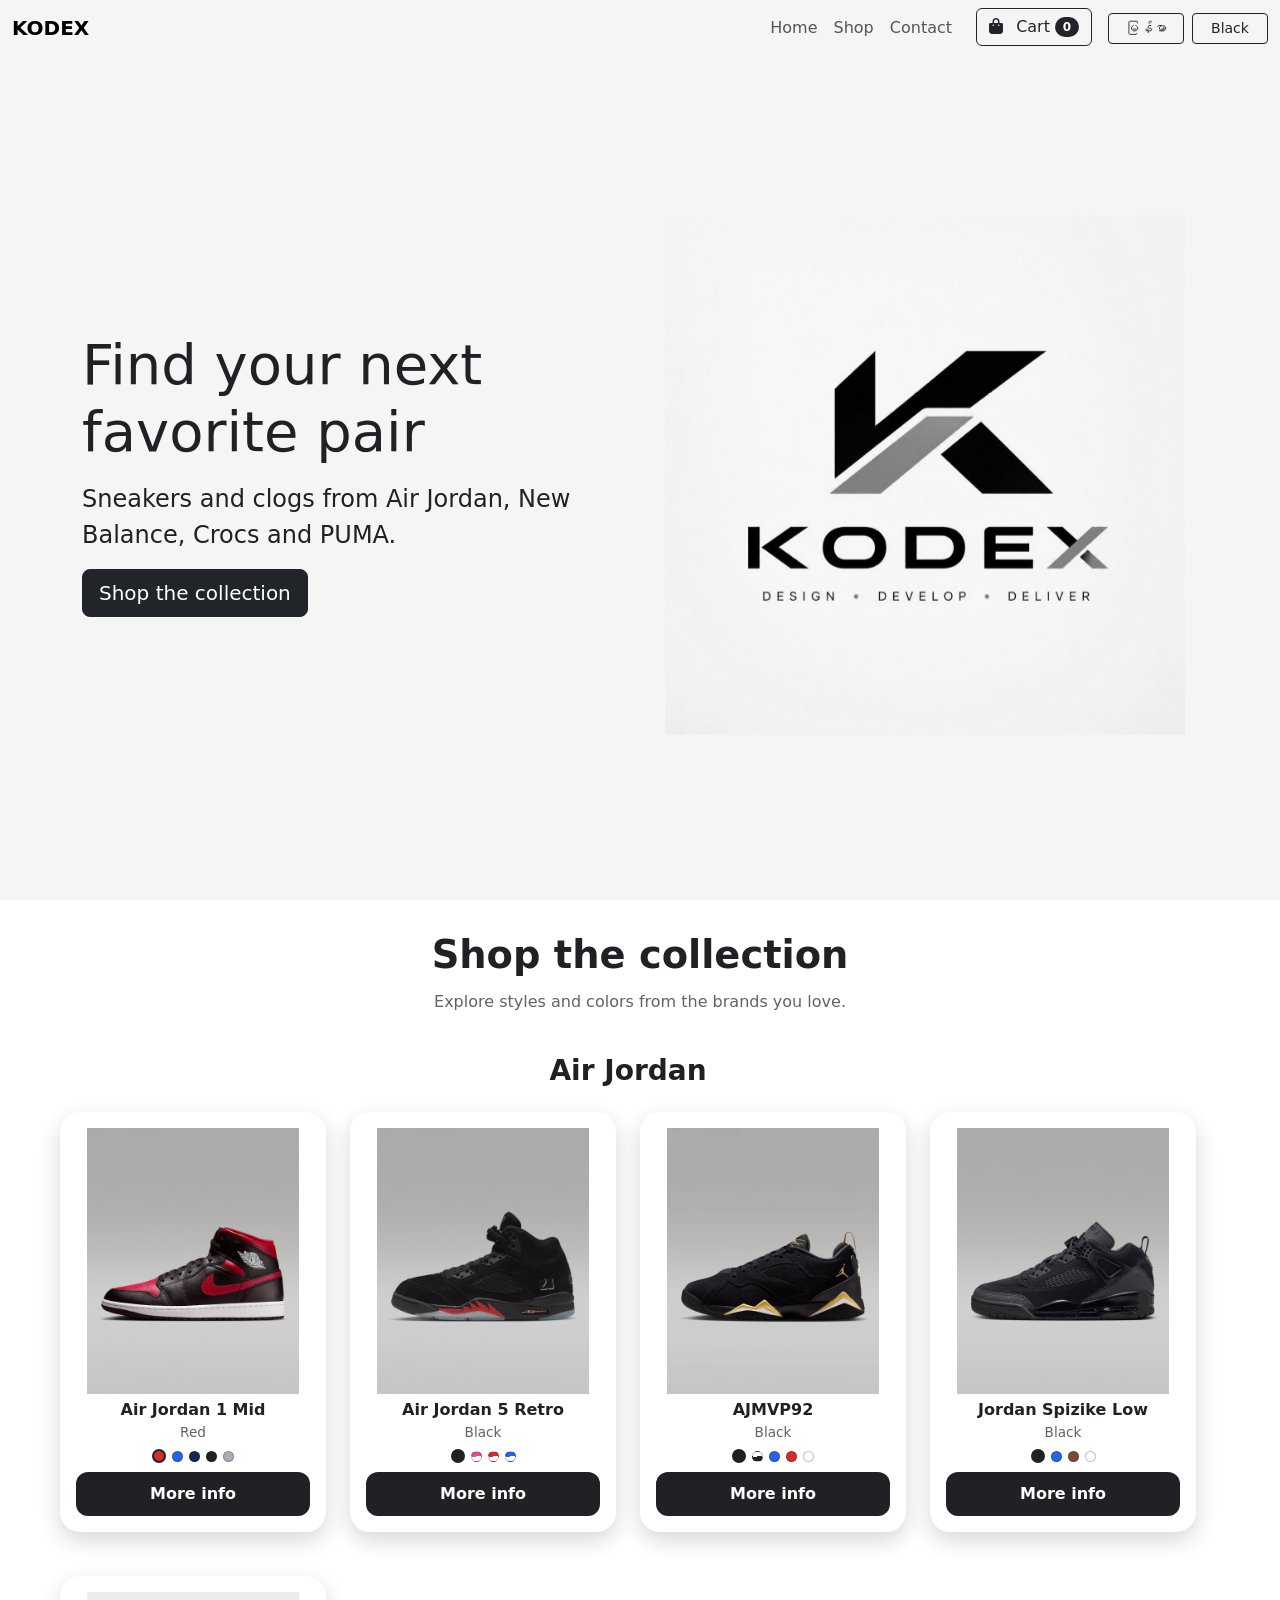
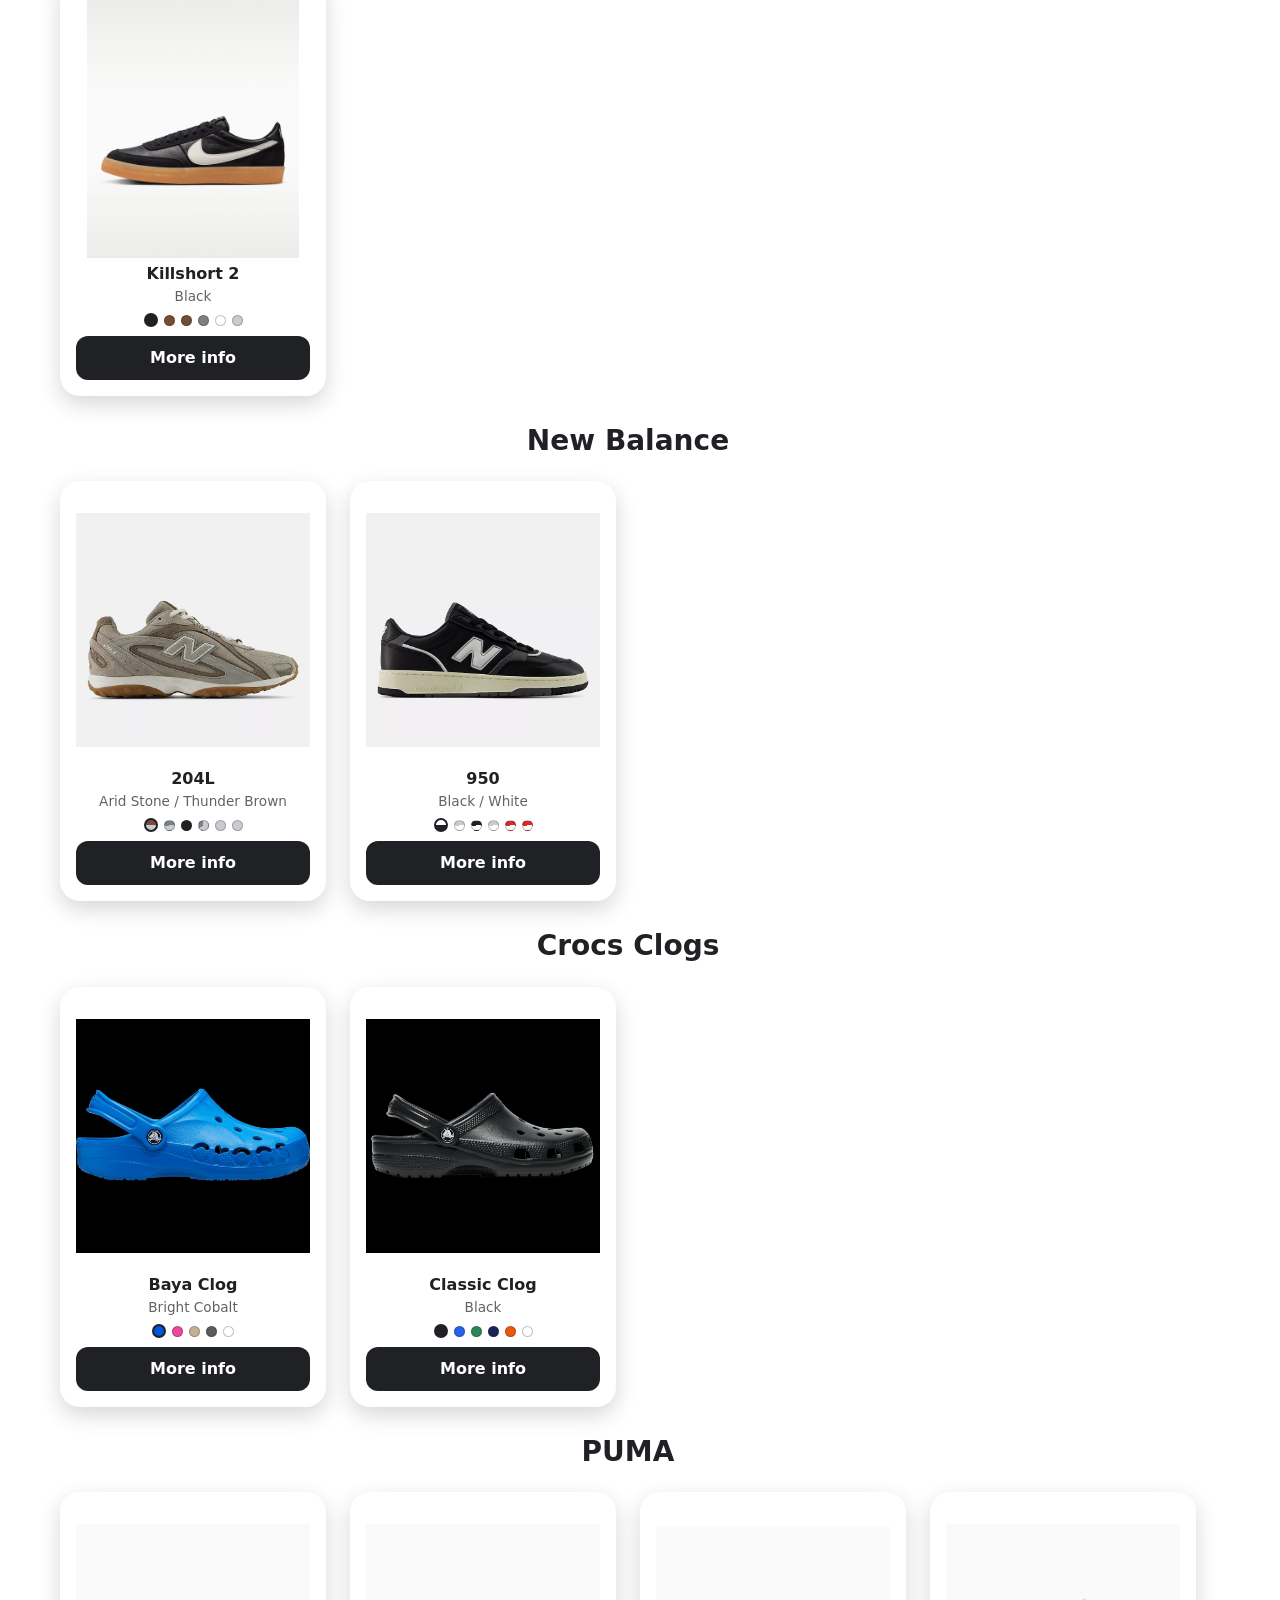
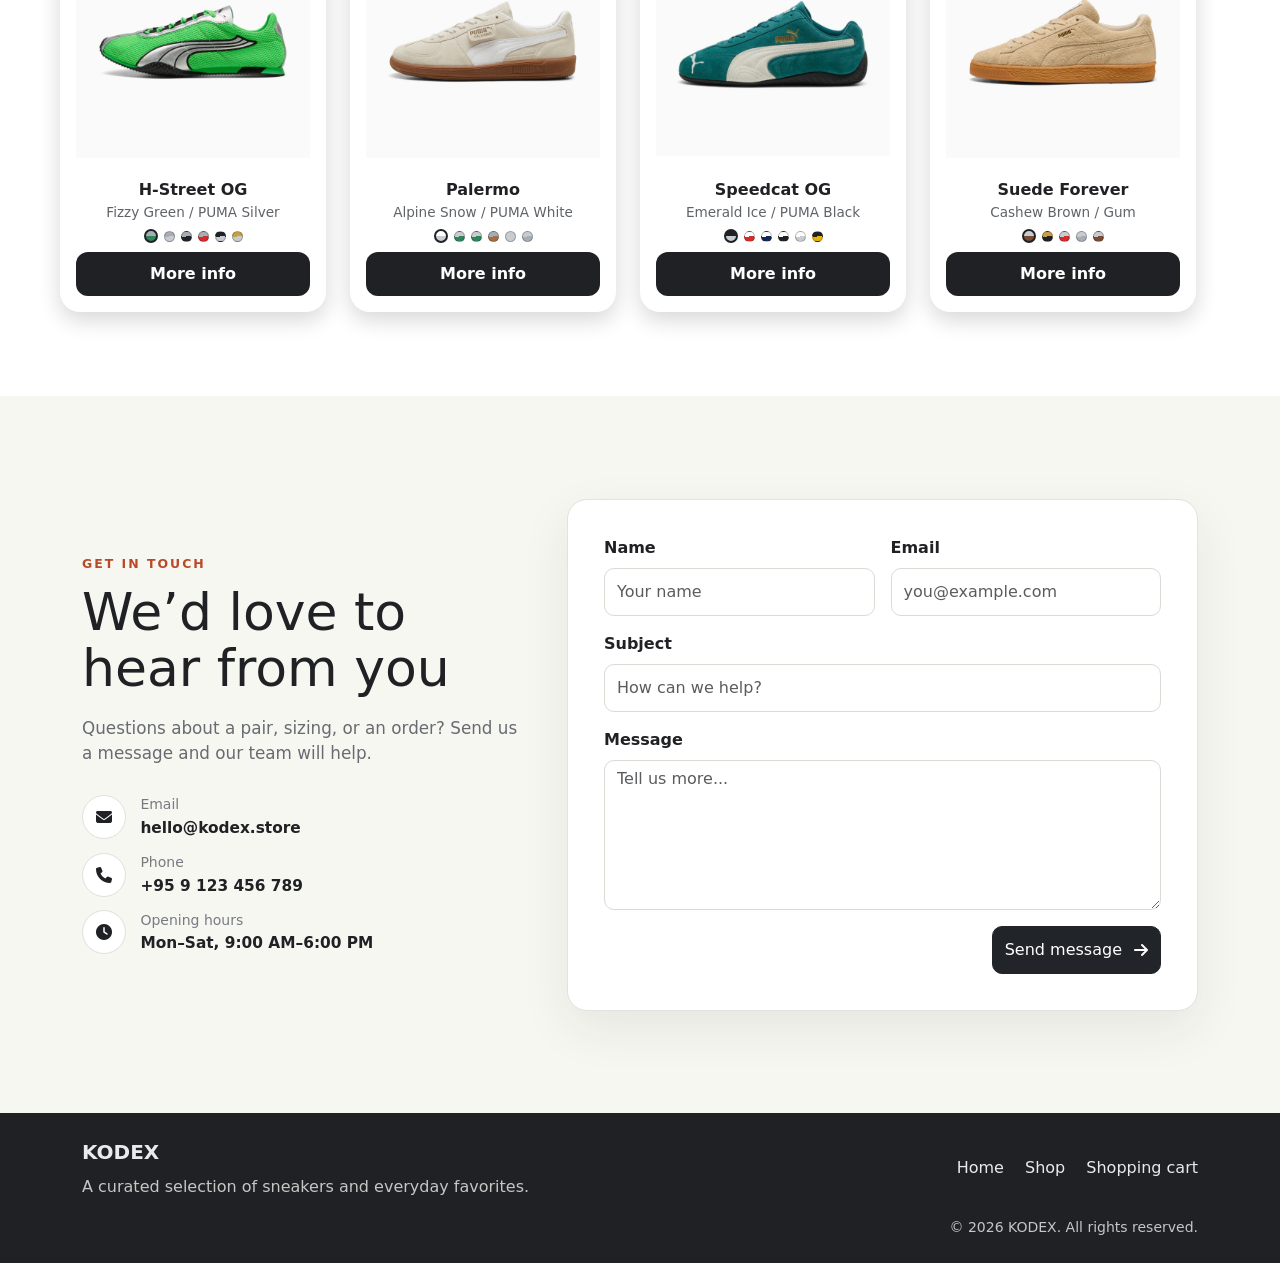
==== commit d80a7bbc: "241126 4th update" ====
--- a/index.html
+++ b/index.html
@@ -13,37 +13,43 @@
     <title>KODEX</title>
 </head>
 
-<body>
-    <a class="visually-hidden-focusable skip-link" href="#about">Skip to products</a>
+<body data-theme="light">
+    <a class="visually-hidden-focusable skip-link" href="#about" data-i18n="skipProducts">Skip to products</a>
     <header>
-        <nav class="navbar navbar-expand-lg fixed-top site-navbar" aria-label="Main Navigation">
+        <nav class="navbar navbar-expand-lg fixed-top site-navbar" aria-label="Main Navigation" data-i18n-aria-label="mainNavigation">
             <div class="container-fluid">
                 <a class="navbar-brand fw-bold" href="#home">KODEX</a>
 
                 <div class="mobile-nav-actions d-lg-none ms-auto">
                     <button class="mobile-cart-button" type="button" data-bs-toggle="offcanvas"
-                        data-bs-target="#shoppingCart" aria-controls="shoppingCart" aria-label="Open shopping cart">
+                        data-bs-target="#shoppingCart" aria-controls="shoppingCart" aria-label="Open shopping cart"
+                        data-i18n-aria-label="openCart">
                         <i class="fa-solid fa-bag-shopping" aria-hidden="true"></i>
                         <span id="cartCountMobile" class="mobile-cart-count" aria-live="polite">0</span>
                     </button>
                     <button class="navbar-toggler" type="button" data-bs-toggle="collapse" data-bs-target="#mainNavigation"
-                        aria-controls="mainNavigation" aria-expanded="false" aria-label="Toggle navigation">
+                        aria-controls="mainNavigation" aria-expanded="false" aria-label="Toggle navigation"
+                        data-i18n-aria-label="toggleNavigation">
                         <span class="navbar-toggler-icon"></span>
                     </button>
                 </div>
 
                 <div class="collapse navbar-collapse" id="mainNavigation">
                     <ul class="navbar-nav ms-auto">
-                        <li class="nav-item"><a class="nav-link" href="#home">Home</a></li>
-                        <li class="nav-item"><a class="nav-link" href="#about">Shop</a></li>
-                        <li class="nav-item"><a class="nav-link" href="#contact">Contact</a></li>
+                        <li class="nav-item"><a class="nav-link" href="#home" data-i18n="navHome">Home</a></li>
+                        <li class="nav-item"><a class="nav-link" href="#about" data-i18n="navShop">Shop</a></li>
+                        <li class="nav-item"><a class="nav-link" href="#contact" data-i18n="navContact">Contact</a></li>
                         <li class="nav-item ms-lg-3 d-none d-lg-block">
                             <button class="btn btn-outline-dark cart-toggle" type="button" data-bs-toggle="offcanvas"
                                 data-bs-target="#shoppingCart" aria-controls="shoppingCart">
                                 <i class="fa-solid fa-bag-shopping me-2" aria-hidden="true"></i>
-                                Cart <span id="cartCount" class="badge rounded-pill text-bg-dark"
+                                <span data-i18n="cartLabel">Cart</span> <span id="cartCount" class="badge rounded-pill text-bg-dark"
                                     aria-live="polite">0</span>
                             </button>
+                        </li>
+                        <li class="nav-item preference-controls">
+                            <button id="languageToggle" class="btn btn-sm btn-outline-dark" type="button">မြန်မာ</button>
+                            <button id="themeToggle" class="btn btn-sm btn-outline-dark" type="button">Black</button>
                         </li>
                     </ul>
                 </div>
@@ -56,12 +62,15 @@
             <div class="container">
                 <div class="row align-items-center g-4">
                     <div class="col-12 col-lg-6 text-center text-lg-start">
-                        <h1>Find your next favorite pair</h1>
-                        <p>Sneakers and clogs from Air Jordan, New Balance, Crocs and PUMA.</p>
-                        <a class="btn btn-dark btn-lg mt-3" href="#about">Shop the collection</a>
+                        <h1 data-i18n="heroTitle">Find your next favorite pair</h1>
+                        <p data-i18n="heroDescription">Sneakers and clogs from Air Jordan, New Balance, Crocs and PUMA.</p>
+                        <a class="btn btn-dark btn-lg mt-3 icon-button" href="#about">
+                            <span data-i18n="shopCollection">Shop the collection</span>
+                        </a>
                     </div>
                     <div class="col-12 col-lg-6">
-                        <img src="./img/main.webp" alt="Featured shoes" class="main-image" fetchpriority="high" />
+                        <img id="heroLogo" src="./img/logo_white.jpg" alt="KODEX - Design, Develop, Deliver"
+                            class="main-image" width="768" height="768" fetchpriority="high" />
                     </div>
                 </div>
             </div>
@@ -69,8 +78,8 @@
 
         <section id="about" class="about">
             <div class="container-fluid">
-                <h2>Shop the collection</h2>
-                <p>Explore styles and colors from the brands you love.</p>
+                <h2 data-i18n="shopCollection">Shop the collection</h2>
+                <p data-i18n="shopDescription">Explore styles and colors from the brands you love.</p>
 
                 <div class="image-main container-fluid px-3 px-lg-5">
 
@@ -428,7 +437,7 @@
                     </div>
 
                     <div class="shoe-group row g-4">
-                        <h3 class="col-12">Crocs Clogs</h3>
+                        <h3 class="col-12" data-i18n="crocsHeading">Crocs Clogs</h3>
                         <div class="image-gallery col-12 col-sm-6 col-lg-4 col-xl-3">
                             <div class="image-container" data-color="Bright Cobalt">
                                 <div class="image-wrapper"><img src="./img/Baya Clog Bright Cobalt.jpg"
@@ -713,22 +722,93 @@
         </section>
     </main>
 
-
-    <footer id="contact" class="site-footer">
+    <section id="contact" class="contact-section" aria-labelledby="contactTitle">
+        <div class="container">
+            <div class="row g-4 g-lg-5 align-items-stretch">
+                <div class="col-12 col-lg-5">
+                    <div class="contact-intro">
+                        <p class="contact-eyebrow" data-i18n="contactEyebrow">Get in touch</p>
+                        <h2 id="contactTitle" data-i18n="contactTitle">We’d love to hear from you</h2>
+                        <p data-i18n="contactDescription">Questions about a pair, sizing, or an order? Send us a message and our team will help.</p>
+
+                        <div class="contact-details">
+                            <a href="mailto:hello@kodex.store" class="contact-detail">
+                                <span class="contact-icon" aria-hidden="true"><i class="fa-solid fa-envelope"></i></span>
+                                <span>
+                                    <small data-i18n="emailLabel">Email</small>
+                                    <strong>hello@kodex.store</strong>
+                                </span>
+                            </a>
+                            <a href="tel:+959123456789" class="contact-detail">
+                                <span class="contact-icon" aria-hidden="true"><i class="fa-solid fa-phone"></i></span>
+                                <span>
+                                    <small data-i18n="phoneLabel">Phone</small>
+                                    <strong>+95 9 123 456 789</strong>
+                                </span>
+                            </a>
+                            <div class="contact-detail">
+                                <span class="contact-icon" aria-hidden="true"><i class="fa-solid fa-clock"></i></span>
+                                <span>
+                                    <small data-i18n="hoursLabel">Opening hours</small>
+                                    <strong data-i18n="hoursValue">Mon–Sat, 9:00 AM–6:00 PM</strong>
+                                </span>
+                            </div>
+                        </div>
+                    </div>
+                </div>
+
+                <div class="col-12 col-lg-7">
+                    <form id="contactForm" class="contact-form" action="mailto:hello@kodex.store" method="post" enctype="text/plain">
+                        <div class="row g-3">
+                            <div class="col-12 col-sm-6">
+                                <label for="contactName" class="form-label" data-i18n="contactNameLabel">Name</label>
+                                <input id="contactName" name="name" class="form-control" type="text"
+                                    autocomplete="name" placeholder="Your name" data-i18n-placeholder="contactNamePlaceholder" required />
+                            </div>
+                            <div class="col-12 col-sm-6">
+                                <label for="contactEmail" class="form-label" data-i18n="contactEmailLabel">Email</label>
+                                <input id="contactEmail" name="email" class="form-control" type="email"
+                                    autocomplete="email" placeholder="you@example.com" data-i18n-placeholder="contactEmailPlaceholder" required />
+                            </div>
+                            <div class="col-12">
+                                <label for="contactSubject" class="form-label" data-i18n="contactSubjectLabel">Subject</label>
+                                <input id="contactSubject" name="subject" class="form-control" type="text"
+                                    placeholder="How can we help?" data-i18n-placeholder="contactSubjectPlaceholder" required />
+                            </div>
+                            <div class="col-12">
+                                <label for="contactMessage" class="form-label" data-i18n="contactMessageLabel">Message</label>
+                                <textarea id="contactMessage" name="message" class="form-control" rows="5"
+                                    placeholder="Tell us more..." data-i18n-placeholder="contactMessagePlaceholder" required></textarea>
+                            </div>
+                            <div class="col-12 d-flex align-items-center justify-content-between gap-3 flex-wrap">
+                                <p id="contactStatus" class="contact-status mb-0" role="status" aria-live="polite"></p>
+                                <button class="btn btn-dark contact-submit" type="submit">
+                                    <span data-i18n="contactSend">Send message</span>
+                                    <i class="fa-solid fa-arrow-right" aria-hidden="true"></i>
+                                </button>
+                            </div>
+                        </div>
+                    </form>
+                </div>
+            </div>
+        </div>
+    </section>
+
+    <footer class="site-footer">
         <div class="container py-4">
             <div class="row align-items-center gy-3">
                 <div class="col-12 col-md">
                     <a class="footer-brand" href="#home">KODEX</a>
-                    <p class="mb-0 mt-2">A curated selection of sneakers and everyday favorites.</p>
+                    <p class="mb-0 mt-2" data-i18n="footerDescription">A curated selection of sneakers and everyday favorites.</p>
                 </div>
                 <div class="col-12 col-md-auto">
-                    <a href="#home">Home</a>
-                    <a href="#about">Shop</a>
+                    <a href="#home" data-i18n="navHome">Home</a>
+                    <a href="#about" data-i18n="navShop">Shop</a>
                     <button class="footer-cart-link" type="button" data-bs-toggle="offcanvas"
-                        data-bs-target="#shoppingCart" aria-controls="shoppingCart">Shopping cart</button>
+                        data-bs-target="#shoppingCart" aria-controls="shoppingCart" data-i18n="shoppingCart">Shopping cart</button>
                 </div>
                 <div class="col-12 text-md-end">
-                    <small>&copy; <span id="currentYear"></span> KODEX. All rights reserved.</small>
+                    <small>&copy; <span id="currentYear"></span> KODEX. <span data-i18n="rightsReserved">All rights reserved.</span></small>
                 </div>
             </div>
         </div>
@@ -738,8 +818,9 @@
         <div class="modal-dialog modal-dialog-centered modal-xl modal-fullscreen-sm-down">
             <div class="modal-content order-form-modal">
                 <div class="modal-header">
-                    <h2 class="modal-title h5" id="orderFormTitle">Complete your order</h2>
-                    <button type="button" class="btn-close" data-bs-dismiss="modal" aria-label="Close order form"></button>
+                    <h2 class="modal-title h5" id="orderFormTitle" data-i18n="completeOrder">Complete your order</h2>
+                    <button type="button" class="btn-close" data-bs-dismiss="modal" aria-label="Close order form"
+                        data-i18n-aria-label="closeOrderForm"></button>
                 </div>
                 <div class="modal-body p-0">
                     <iframe id="orderFormFrame" src="about:blank" data-src="./test/form.html"
@@ -753,8 +834,9 @@
         <div class="modal-dialog modal-dialog-centered modal-lg">
             <div class="modal-content product-info-modal">
                 <div class="modal-header">
-                    <h2 class="modal-title h4" id="productInfoTitle">Product details</h2>
-                    <button type="button" class="btn-close" data-bs-dismiss="modal" aria-label="Close product details"></button>
+                    <h2 class="modal-title h4" id="productInfoTitle" data-i18n="productDetails">Product details</h2>
+                    <button type="button" class="btn-close" data-bs-dismiss="modal" aria-label="Close product details"
+                        data-i18n-aria-label="closeProductDetails"></button>
                 </div>
                 <div class="modal-body">
                     <div class="row align-items-center g-4">
@@ -764,10 +846,22 @@
                             </div>
                         </div>
                         <div class="col-12 col-md-6">
-                            <p class="text-secondary mb-1">Selected style</p>
-                            <h3 id="productInfoName" class="h3"></h3>
-                            <p class="mb-4"><strong>Color:</strong> <span id="productInfoColor"></span></p>
-                            <button id="productInfoCartButton" class="btn btn-dark" type="button">Add to cart</button>
+                            <p class="text-secondary mb-1" data-i18n="selectedStyle">Selected style</p>
+                            <div class="product-info-title-row">
+                                <h3 id="productInfoName" class="h3 mb-0"></h3>
+                                <span id="productInfoPrice" class="product-info-price" aria-label="Price"></span>
+                            </div>
+                            <p class="mb-4"><strong data-i18n="colorLabel">Color:</strong> <span id="productInfoColor"></span></p>
+                            <div class="d-flex align-items-center gap-2 flex-wrap">
+                                <button id="productInfoCartButton" class="btn btn-dark icon-button" type="button">
+                                    <i class="fa-solid fa-cart-plus" aria-hidden="true"></i>
+                                    <span data-i18n="addToCart">Add to cart</span>
+                                </button>
+                                    <button id="productInfoOrderButton" class="btn btn-outline-dark icon-button" type="button">
+                                        <i class="fa-solid fa-bag-shopping" aria-hidden="true"></i>
+                                        <span data-i18n="order">Order</span>
+                                    </button>
+                            </div>
                         </div>
                     </div>
                 </div>
@@ -776,19 +870,46 @@
     </div>
 
     <div class="offcanvas offcanvas-end" tabindex="-1" id="shoppingCart" aria-labelledby="shoppingCartTitle">
-        <div class="offcanvas-header">
-            <h2 class="offcanvas-title h4" id="shoppingCartTitle">Your cart</h2>
-            <button type="button" class="btn-close" data-bs-dismiss="offcanvas" aria-label="Close cart"></button>
+        <div class="offcanvas-header justify-content-between">
+            <h2 class="offcanvas-title h4" id="shoppingCartTitle" data-i18n="yourCart">Your cart</h2>
+            <div class="offcanvas-header-actions">
+                <button id="openOrderHistory" class="history-header-button" type="button"
+                    aria-label="Open order history" data-i18n-aria-label="orderHistory">
+                    <i class="fa-solid fa-clock-rotate-left" aria-hidden="true"></i>
+                </button>
+                <button type="button" class="btn-close" data-bs-dismiss="offcanvas" aria-label="Close cart"
+                    data-i18n-aria-label="closeCart"></button>
+            </div>
         </div>
         <div class="offcanvas-body d-flex flex-column">
-            <p id="cartEmpty" class="text-secondary">Your cart is empty.</p>
+            <p id="cartEmpty" class="text-secondary" data-i18n="cartEmpty">Your cart is empty.</p>
             <ul id="cartItems" class="list-group list-group-flush" aria-live="polite"></ul>
-            <button id="checkoutCart" class="btn btn-dark mt-3" type="button" disabled>Order</button>
-            <button id="clearCart" class="btn btn-outline-secondary mt-auto" type="button" disabled>
-                Clear cart
+            <button id="checkoutCart" class="btn btn-dark mt-3 icon-button" type="button" disabled>
+                <i class="fa-solid fa-bag-shopping" aria-hidden="true"></i>
+                <span data-i18n="order">Order</span>
+            </button>
+            <button id="clearCart" class="btn btn-outline-secondary mt-auto icon-button" type="button" disabled>
+                <i class="fa-solid fa-trash-can" aria-hidden="true"></i>
+                <span data-i18n="clearCart">Clear cart</span>
             </button>
         </div>
     </div>
+
+    <div class="offcanvas offcanvas-end" tabindex="-1" id="orderHistoryPanel" aria-labelledby="orderHistoryTitle">
+        <div class="offcanvas-header">
+            <h2 class="offcanvas-title h4" id="orderHistoryTitle" data-i18n="orderHistory">Order history</h2>
+            <button type="button" class="btn-close" data-bs-dismiss="offcanvas" aria-label="Close order history"
+                data-i18n-aria-label="closeOrderHistory"></button>
+        </div>
+        <div class="offcanvas-body d-flex flex-column">
+            <p id="orderHistoryEmpty" class="text-secondary" data-i18n="orderHistoryEmpty">No previous orders yet.</p>
+            <div id="orderHistoryList" class="order-history-list" aria-live="polite"></div>
+            <button id="clearOrderHistory" class="btn btn-outline-secondary mt-auto icon-button" type="button" disabled>
+                <i class="fa-solid fa-clock-rotate-left" aria-hidden="true"></i>
+                <span data-i18n="clearOrderHistory">Clear history</span>
+        </div>
+    </div>
 </body>
 
-</html>+</html>
+
--- a/style.css
+++ b/style.css
@@ -14,6 +14,7 @@
     flex-direction: column;
     color: #202124;
     font-family: system-ui, -apple-system, "Segoe UI", sans-serif;
+    transition: background-color 220ms ease, color 220ms ease;
 }
 
 main {
@@ -33,9 +34,39 @@
 /* ---------- Navbar ---------- */
 
 .site-navbar {
-    background-color: #f7f7f2;
-    box-shadow: 0 2px 8px rgba(0, 0, 0, 0.12);
-    transition: box-shadow 220ms ease, background-color 220ms ease;
+    min-height: 56px;
+    background-color: #f5f5f5;
+    box-shadow: none;
+    backdrop-filter: blur(12px);
+    -webkit-backdrop-filter: blur(12px);
+    transition: min-height 220ms ease, box-shadow 220ms ease, background-color 220ms ease;
+}
+
+.site-navbar.navbar-scrolled {
+    min-height: 52px;
+    background-color: rgba(247, 247, 242, 0.96);
+    box-shadow: 0 2px 12px rgba(32, 33, 36, 0.14);
+}
+
+.site-navbar .navbar-brand,
+.site-navbar .navbar-nav,
+.site-navbar .nav-item,
+.site-navbar .nav-link,
+.site-navbar .cart-toggle,
+.site-navbar .preference-controls,
+.site-navbar .preference-controls button {
+    transition:
+        min-height 220ms ease,
+        width 220ms ease,
+        height 220ms ease,
+        margin 220ms ease,
+        padding 220ms ease,
+        gap 220ms ease,
+        opacity 220ms ease,
+        transform 220ms cubic-bezier(.2, .75, .25, 1),
+        background-color 220ms ease,
+        box-shadow 220ms ease,
+        color 180ms ease;
 }
 
 .site-navbar .nav-link {
@@ -71,8 +102,25 @@
     transition: transform 180ms ease, box-shadow 180ms ease, background-color 180ms ease, color 180ms ease;
 }
 
+.cart-toggle .fa-solid,
+.mobile-cart-button .fa-solid {
+    color: inherit;
+}
+
 .cart-toggle:hover {
     transform: translateY(-1px);
+}
+
+.preference-controls {
+    display: flex;
+    align-items: center;
+    gap: 0.5rem;
+    margin-left: 1rem;
+}
+
+.preference-controls button {
+    min-width: 76px;
+    white-space: nowrap;
 }
 
 .mobile-nav-actions {
@@ -132,7 +180,7 @@
     padding: 5rem 0 2rem;
     display: flex;
     align-items: center;
-    background: linear-gradient(135deg, #f8f6f1 0%, #edf1ed 100%);
+    background: #f5f5f5;
 }
 
 .home h1 {
@@ -148,7 +196,9 @@
 .main-image {
     display: block;
     width: 100%;
+    max-width: 520px;
     max-height: 65vh;
+    margin-inline: auto;
     object-fit: contain;
     animation: heroEnter 700ms cubic-bezier(.2, .75, .25, 1) both;
 }
@@ -379,6 +429,19 @@
     color: black;
 }
 
+.icon-button,
+.buy-button {
+    display: inline-flex;
+    align-items: center;
+    justify-content: center;
+    gap: 0.45rem;
+}
+
+.icon-button i,
+.buy-button i {
+    color: inherit;
+}
+
 /* ---------- Footer ---------- */
 
 .site-footer {
@@ -414,6 +477,143 @@
     color: #c4c7c5;
 }
 
+/* ---------- Contact ---------- */
+
+.contact-section {
+    padding: clamp(4rem, 8vw, 7rem) 0;
+    background: #f7f7f2;
+}
+
+.contact-intro,
+.contact-form {
+    height: 100%;
+}
+
+.contact-intro {
+    display: flex;
+    flex-direction: column;
+    justify-content: center;
+}
+
+.contact-eyebrow {
+    margin: 0 0 0.65rem;
+    color: #b94a28;
+    font-size: 0.78rem;
+    font-weight: 800;
+    letter-spacing: 0.16em;
+    text-transform: uppercase;
+}
+
+.contact-intro h2 {
+    max-width: 560px;
+    margin: 0;
+    font-size: clamp(2rem, 5vw, 3.25rem);
+    line-height: 1.08;
+}
+
+.contact-intro > p:not(.contact-eyebrow) {
+    max-width: 560px;
+    margin: 1.25rem 0 1.75rem;
+    color: #686b70;
+    font-size: 1.05rem;
+}
+
+.contact-details {
+    display: grid;
+    gap: 0.75rem;
+}
+
+.contact-detail {
+    display: flex;
+    align-items: center;
+    gap: 0.9rem;
+    color: inherit;
+    text-decoration: none;
+}
+
+.contact-detail:hover {
+    color: #b94a28;
+}
+
+.contact-icon {
+    width: 44px;
+    height: 44px;
+    flex: 0 0 44px;
+    display: grid;
+    place-items: center;
+    border: 1px solid #dfe1dc;
+    border-radius: 50%;
+    background: #fff;
+}
+
+.contact-icon .fa-solid {
+    color: inherit;
+}
+
+.contact-detail small,
+.contact-detail strong {
+    display: block;
+}
+
+.contact-detail small {
+    margin-bottom: 0.1rem;
+    color: #777b80;
+}
+
+.contact-detail strong {
+    font-size: 0.96rem;
+}
+
+.contact-form {
+    padding: clamp(1.25rem, 4vw, 2.25rem);
+    border: 1px solid #e1e3de;
+    border-radius: 20px;
+    background: #fff;
+    box-shadow: 0 18px 50px rgba(32, 33, 36, 0.08);
+}
+
+.contact-form .form-label {
+    font-weight: 700;
+}
+
+.contact-form .form-control {
+    min-height: 48px;
+    border-color: #d9dcD5;
+    border-radius: 10px;
+}
+
+.contact-form textarea.form-control {
+    min-height: 150px;
+    resize: vertical;
+}
+
+.contact-form .form-control:focus {
+    border-color: #b94a28;
+    box-shadow: 0 0 0 0.25rem rgba(185, 74, 40, 0.12);
+}
+
+.contact-submit {
+    min-height: 48px;
+    display: inline-flex;
+    align-items: center;
+    gap: 0.75rem;
+    border-radius: 10px;
+}
+
+.contact-submit i {
+    color: inherit;
+    transition: transform 180ms ease;
+}
+
+.contact-submit:hover i {
+    transform: translateX(3px);
+}
+
+.contact-status {
+    color: #686b70;
+    font-size: 0.9rem;
+}
+
 /* ---------- Cart ---------- */
 
 .offcanvas {
@@ -488,6 +688,541 @@
     transform: scale(1.025);
 }
 
+.product-info-title-row {
+    display: flex;
+    align-items: center;
+    justify-content: space-between;
+    gap: 0.75rem;
+    flex-wrap: wrap;
+}
+
+.product-info-price {
+    display: inline-flex;
+    align-items: center;
+    min-height: 32px;
+    padding: 0.35rem 0.65rem;
+    border: 1px solid #dfe1dc;
+    border-radius: 999px;
+    background: #f7f7f2;
+    color: #202124;
+    font-size: 0.9rem;
+    font-weight: 700;
+    white-space: nowrap;
+}
+
+#productInfoOrderButton {
+    min-height: 38px;
+    border-color: #202124;
+    color: #202124;
+    background: transparent;
+}
+
+#productInfoOrderButton:hover,
+#productInfoOrderButton:focus-visible {
+    border-color: #202124;
+    background: #202124;
+    color: #fff;
+}
+
+#productInfoOrderButton:focus-visible {
+    box-shadow: 0 0 0 0.25rem rgba(32, 33, 36, 0.18);
+}
+
+#productInfoCartButton {
+    min-height: 38px;
+}
+
+#productInfoCartButton.is-in-cart {
+    border: 1px solid #b94a28;
+    background: transparent;
+    color: #b94a28;
+}
+
+#productInfoCartButton.is-in-cart:hover,
+#productInfoCartButton.is-in-cart:focus-visible {
+    background: #b94a28;
+    color: #fff;
+}
+
+.offcanvas-header-actions {
+    display: flex;
+    align-items: center;
+    gap: 0.65rem;
+}
+
+.history-header-button {
+    width: 36px;
+    height: 36px;
+    display: grid;
+    place-items: center;
+    padding: 0;
+    border: 1px solid #dfe1dc;
+    border-radius: 50%;
+    background: transparent;
+    color: inherit;
+}
+
+.history-header-button:hover,
+.history-header-button:focus-visible {
+    border-color: #b94a28;
+    background: #b94a28;
+    color: #fff;
+}
+
+.history-header-button:focus-visible {
+    outline: 3px solid rgba(185, 74, 40, 0.28);
+    outline-offset: 2px;
+}
+
+.history-header-button i {
+    color: inherit;
+}
+
+.order-history-list {
+    display: grid;
+    gap: 0.75rem;
+}
+
+.order-history-card {
+    padding: 1rem;
+    border: 1px solid #dfe1dc;
+    border-radius: 14px;
+    background: #fff;
+}
+
+.order-history-card h3 {
+    font-size: 1rem;
+}
+
+.order-history-card ul {
+    margin: 0.5rem 0 0;
+    padding-left: 1.1rem;
+}
+
+.order-history-meta {
+    color: #777b80;
+    font-size: 0.82rem;
+}
+
+body[data-theme="dark"] {
+    color-scheme: dark;
+    color: #f1f3f4;
+    background: #111315;
+    --bs-body-bg: #111315;
+    --bs-body-color: #f1f3f4;
+    --bs-secondary-color: #b7bdc3;
+    --bs-border-color: #3a3f44;
+    --bs-offcanvas-bg: #1b1e21;
+    --bs-modal-bg: #1b1e21;
+    --bs-list-group-bg: #1b1e21;
+    --bs-list-group-color: #f1f3f4;
+    --bs-list-group-border-color: #3a3f44;
+}
+
+body[data-theme="dark"] .site-navbar {
+    background-color: rgba(0, 3, 20, 0.96);
+}
+
+body[data-theme="dark"] .site-navbar.navbar-scrolled {
+    background-color: rgba(27, 30, 33, 0.96);
+    box-shadow: 0 2px 12px rgba(0, 0, 0, 0.38);
+}
+
+body[data-theme="dark"] .navbar-brand,
+body[data-theme="dark"] .site-navbar .nav-link {
+    color: #f1f3f4;
+}
+
+body[data-theme="dark"] .navbar-toggler {
+    border-color: #8a9096;
+}
+
+body[data-theme="dark"] .navbar-toggler-icon {
+    filter: invert(1);
+}
+
+body[data-theme="dark"] .mobile-cart-button {
+    border-color: #d7dce0;
+    color: #f1f3f4;
+}
+
+body[data-theme="dark"] .mobile-cart-button:hover,
+body[data-theme="dark"] .mobile-cart-button:focus-visible {
+    background: #f1f3f4;
+    color: #111315;
+}
+
+body[data-theme="dark"] .mobile-cart-count {
+    border-color: #1b1e21;
+    background: #f1f3f4;
+    color: #111315;
+}
+
+body[data-theme="dark"] .cart-toggle,
+body[data-theme="dark"] .preference-controls .btn-outline-dark {
+    border-color: #d7dce0;
+    color: #f1f3f4;
+}
+
+body[data-theme="dark"] .cart-toggle:hover,
+body[data-theme="dark"] .preference-controls .btn-outline-dark:hover {
+    background: #f1f3f4;
+    color: #111315;
+}
+
+body[data-theme="dark"] .home {
+    background: #000314;
+}
+
+body[data-theme="dark"] .about h2,
+body[data-theme="dark"] .about h3,
+body[data-theme="dark"] .airjordan-group h3,
+body[data-theme="dark"] .shoe-group h3 {
+    color: #f1f3f4;
+}
+
+body[data-theme="dark"] .about > .container-fluid > p,
+body[data-theme="dark"] .shoe-color {
+    color: #b7bdc3;
+}
+
+body[data-theme="dark"] .image-container {
+    background-color: #1b1e21;
+    box-shadow: 0 8px 22px rgba(0, 0, 0, 0.38);
+}
+
+body[data-theme="dark"] .image-container p {
+    color: #f1f3f4;
+}
+
+body[data-theme="dark"] .buy-button,
+body[data-theme="dark"] .home .btn-dark,
+body[data-theme="dark"] #checkoutCart,
+body[data-theme="dark"] #productInfoCartButton {
+    background-color: #f1f3f4;
+    color: #111315;
+}
+
+body[data-theme="dark"] #productInfoCartButton.is-in-cart {
+    border-color: #f1f3f4;
+    background: transparent;
+    color: #f1f3f4;
+}
+
+body[data-theme="dark"] #productInfoCartButton.is-in-cart:hover,
+body[data-theme="dark"] #productInfoCartButton.is-in-cart:focus-visible {
+    background: #f1f3f4;
+    color: #111315;
+}
+
+body[data-theme="dark"] #productInfoOrderButton {
+    border-color: #d7dce0;
+    color: #f1f3f4;
+    background: transparent;
+}
+
+body[data-theme="dark"] #productInfoOrderButton:hover,
+body[data-theme="dark"] #productInfoOrderButton:focus-visible {
+    border-color: #f1f3f4;
+    background: #f1f3f4;
+    color: #111315;
+}
+
+body[data-theme="dark"] #productInfoOrderButton:focus-visible {
+    box-shadow: 0 0 0 0.25rem rgba(241, 243, 244, 0.18);
+}
+
+body[data-theme="dark"] .buy-button:hover,
+body[data-theme="dark"] .buy-button:focus-visible {
+    background-color: #b94a28;
+    color: #fff;
+}
+
+body[data-theme="dark"] .color-dot.active {
+    border-color: #f1f3f4;
+    box-shadow: 0 0 0 2px #1b1e21;
+}
+
+body[data-theme="dark"] .offcanvas,
+body[data-theme="dark"] .modal-content {
+    color: #f1f3f4;
+    background-color: #1b1e21;
+}
+
+body[data-theme="dark"] .modal-header,
+body[data-theme="dark"] .offcanvas-header {
+    border-color: #3a3f44;
+}
+
+body[data-theme="dark"] .btn-close {
+    filter: invert(1) grayscale(100%) brightness(200%);
+}
+
+body[data-theme="dark"] .quantity-button {
+    color: #e2e5e8;
+    border-color: #697078;
+}
+
+body[data-theme="dark"] .quantity-button:hover {
+    color: #111315;
+    background: #e2e5e8;
+}
+
+body[data-theme="dark"] .product-info-image {
+    background: #111315;
+}
+
+body[data-theme="dark"] .product-info-price {
+    border-color: #4a5056;
+    background: #181a1b;
+    color: #f1f3f4;
+}
+
+body[data-theme="dark"] .order-history-card {
+    border-color: #3a3f44;
+    background: #202326;
+}
+
+body[data-theme="dark"] .history-header-button {
+    border-color: #697078;
+}
+
+body[data-theme="dark"] .order-history-meta {
+    color: #b4b8bd;
+}
+
+body[data-theme="dark"] .contact-section {
+    background: #151719;
+}
+
+body[data-theme="dark"] .contact-intro > p:not(.contact-eyebrow),
+body[data-theme="dark"] .contact-detail small,
+body[data-theme="dark"] .contact-status {
+    color: #b4b8bd;
+}
+
+body[data-theme="dark"] .contact-form {
+    border-color: #34383c;
+    background: #202326;
+    box-shadow: 0 18px 50px rgba(0, 0, 0, 0.22);
+}
+
+body[data-theme="dark"] .contact-form .form-control {
+    border-color: #4a5056;
+    background: #181a1b;
+    color: #f0f0f0;
+}
+
+body[data-theme="dark"] .contact-icon {
+    border-color: #41464b;
+    background: #181a1b;
+}
+
+body[data-theme="dark"] .site-footer {
+    background: #090a0b;
+}
+
+@media (min-width: 992px) {
+    .site-navbar.navbar-shop-mode {
+        backdrop-filter: none;
+        -webkit-backdrop-filter: none;
+    }
+
+    .site-navbar.navbar-shop-mode .navbar-nav {
+        margin-left: auto;
+        align-items: center;
+        justify-content: flex-end;
+        transition: margin 220ms ease, transform 220ms cubic-bezier(.2, .75, .25, 1);
+    }
+
+    .site-navbar.navbar-shop-mode .navbar-nav > .nav-item:not(.ms-lg-3):not(.preference-controls) {
+        margin-left: 0.35rem;
+        transform: translateX(0);
+    }
+
+    .site-navbar.navbar-shop-mode .nav-item.ms-lg-3 {
+        position: fixed;
+        top: 68px;
+        right: 10px;
+        z-index: 1040;
+        margin: 0;
+        opacity: 1;
+        transform: translateX(0);
+        transform-origin: top right;
+        animation: navbarBoxToCycle 360ms cubic-bezier(.2, .75, .25, 1) both;
+        transition: opacity 220ms ease, transform 220ms cubic-bezier(.2, .75, .25, 1);
+    }
+
+    .site-navbar.navbar-shop-mode .cart-toggle {
+        display: flex;
+        width: 42px;
+        height: 42px;
+        min-height: 42px;
+        padding: 0;
+        align-items: center;
+        justify-content: center;
+        border-radius: 50%;
+        font-size: 0;
+        opacity: 1;
+        transform: scale(1);
+        transform-origin: top right;
+        transition:
+            width 280ms cubic-bezier(.2, .75, .25, 1),
+            height 280ms cubic-bezier(.2, .75, .25, 1),
+            border-radius 280ms ease,
+            padding 280ms ease,
+            background-color 220ms ease,
+            box-shadow 220ms ease,
+            transform 280ms cubic-bezier(.2, .75, .25, 1);
+    }
+
+    .site-navbar.navbar-shop-mode .cart-toggle .fa-solid {
+        margin: 0;
+        font-size: 1rem;
+    }
+
+    .site-navbar.navbar-shop-mode .cart-toggle #cartCount {
+        position: absolute;
+        top: -5px;
+        right: -5px;
+        margin: 0;
+        font-size: 0.65rem;
+    }
+
+    .site-navbar.navbar-shop-mode .preference-controls {
+        position: fixed;
+        top: 118px;
+        right: 10px;
+        z-index: 1040;
+        margin: 0;
+        flex-direction: column;
+        gap: 8px;
+        opacity: 1;
+        transform: translateX(0);
+        transform-origin: top right;
+        animation: navbarBoxToCycle 420ms 70ms cubic-bezier(.2, .75, .25, 1) both;
+    }
+
+    .site-navbar.navbar-shop-mode .preference-controls button {
+        width: 42px;
+        height: 42px;
+        min-width: 42px;
+        padding: 0;
+        border-radius: 50%;
+        overflow: hidden;
+        font-size: 0.7rem;
+        margin-bottom: 5px;
+        transform-origin: top right;
+        animation: navbarControlDrop 320ms cubic-bezier(.2, .75, .25, 1) both;
+    }
+
+    .site-navbar.navbar-shop-mode .preference-controls button:last-child {
+        margin-bottom: 0;
+        animation-delay: 90ms;
+    }
+
+    .site-navbar.navbar-shop-mode .color-cycle {
+        margin-bottom: 5px;
+        transition: margin-bottom 220ms ease;
+    }
+
+    .site-navbar.navbar-shop-mode .color-dot {
+        margin-bottom: 5px;
+        transition: margin-bottom 220ms ease, transform 220ms ease, box-shadow 220ms ease;
+    }
+}
+
+@keyframes navbarBoxToCycle {
+    from {
+        opacity: 0;
+        transform: translateY(-28px) scale(.92);
+    }
+    to {
+        opacity: 1;
+        transform: translateY(0) scale(1);
+    }
+}
+
+@keyframes navbarControlDrop {
+    from {
+        opacity: 0;
+        transform: translateY(-20px) scale(.75);
+        border-radius: 8px;
+    }
+    70% {
+        opacity: 1;
+    }
+    to {
+        opacity: 1;
+        transform: translateY(0) scale(1);
+        border-radius: 50%;
+    }
+}
+
+@media (max-width: 991.98px) {
+    .site-navbar .navbar-collapse {
+        position: fixed;
+        top: 56px;
+        right: 12px;
+        z-index: 1045;
+        width: min(280px, calc(100vw - 24px));
+        height: auto;
+        padding: 0.75rem;
+        border: 1px solid rgba(32, 33, 36, 0.12);
+        border-radius: 14px;
+        background: #f5f5f5;
+        box-shadow: 0 16px 40px rgba(32, 33, 36, 0.24);
+        transform: translateX(0);
+        opacity: 1;
+    }
+
+    .site-navbar .navbar-collapse.collapsing {
+        display: block;
+        height: auto !important;
+        transform: translateX(calc(100% + 24px));
+        opacity: 0;
+        transition: transform 220ms ease, opacity 180ms ease;
+    }
+
+    .site-navbar .navbar-collapse.show {
+        transform: translateX(0);
+        opacity: 1;
+        transition: transform 220ms ease, opacity 180ms ease;
+    }
+
+    .site-navbar .navbar-nav {
+        align-items: stretch;
+        padding-right: 88px;
+    }
+
+    .site-navbar .nav-link {
+        padding: 0.7rem 0.75rem;
+    }
+
+    .site-navbar .preference-controls {
+        position: absolute;
+        top: 0.75rem;
+        right: 0.75rem;
+        width: auto;
+        flex-direction: column;
+        align-items: stretch;
+        gap: 0.4rem;
+        margin: 0;
+        padding: 0;
+    }
+
+    .site-navbar .preference-controls button {
+        width: 76px;
+        min-width: 76px;
+    }
+}
+
+body[data-theme="dark"] .site-navbar .navbar-collapse {
+    border-color: #3a3f44;
+    background: #1b1e21;
+    box-shadow: 0 16px 40px rgba(0, 0, 0, 0.48);
+}
+
 .reveal-ready {
     opacity: 0;
     transform: translateY(14px);
@@ -517,6 +1252,10 @@
 
     .order-form-modal {
         border-radius: 0;
+    }
+
+    .preference-controls {
+        margin: 0.75rem 0 0;
     }
 
     #orderFormFrame {
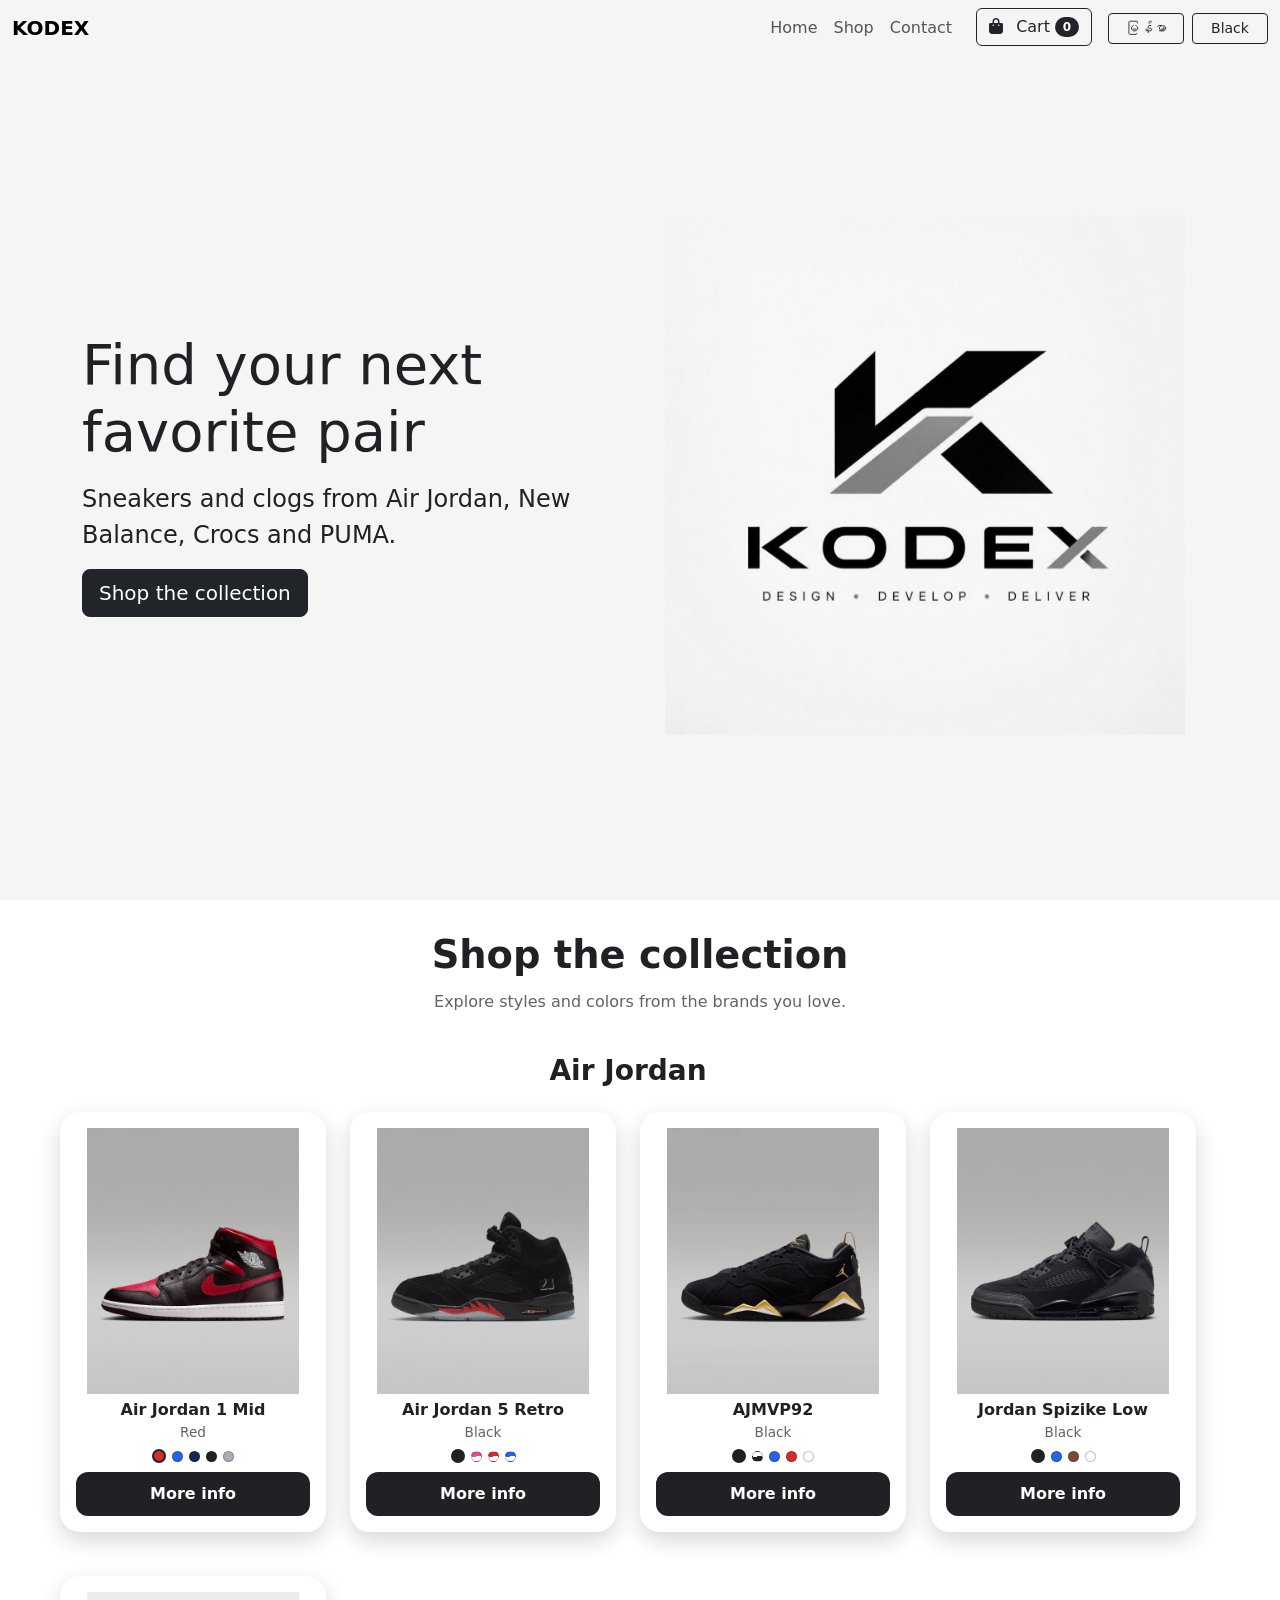
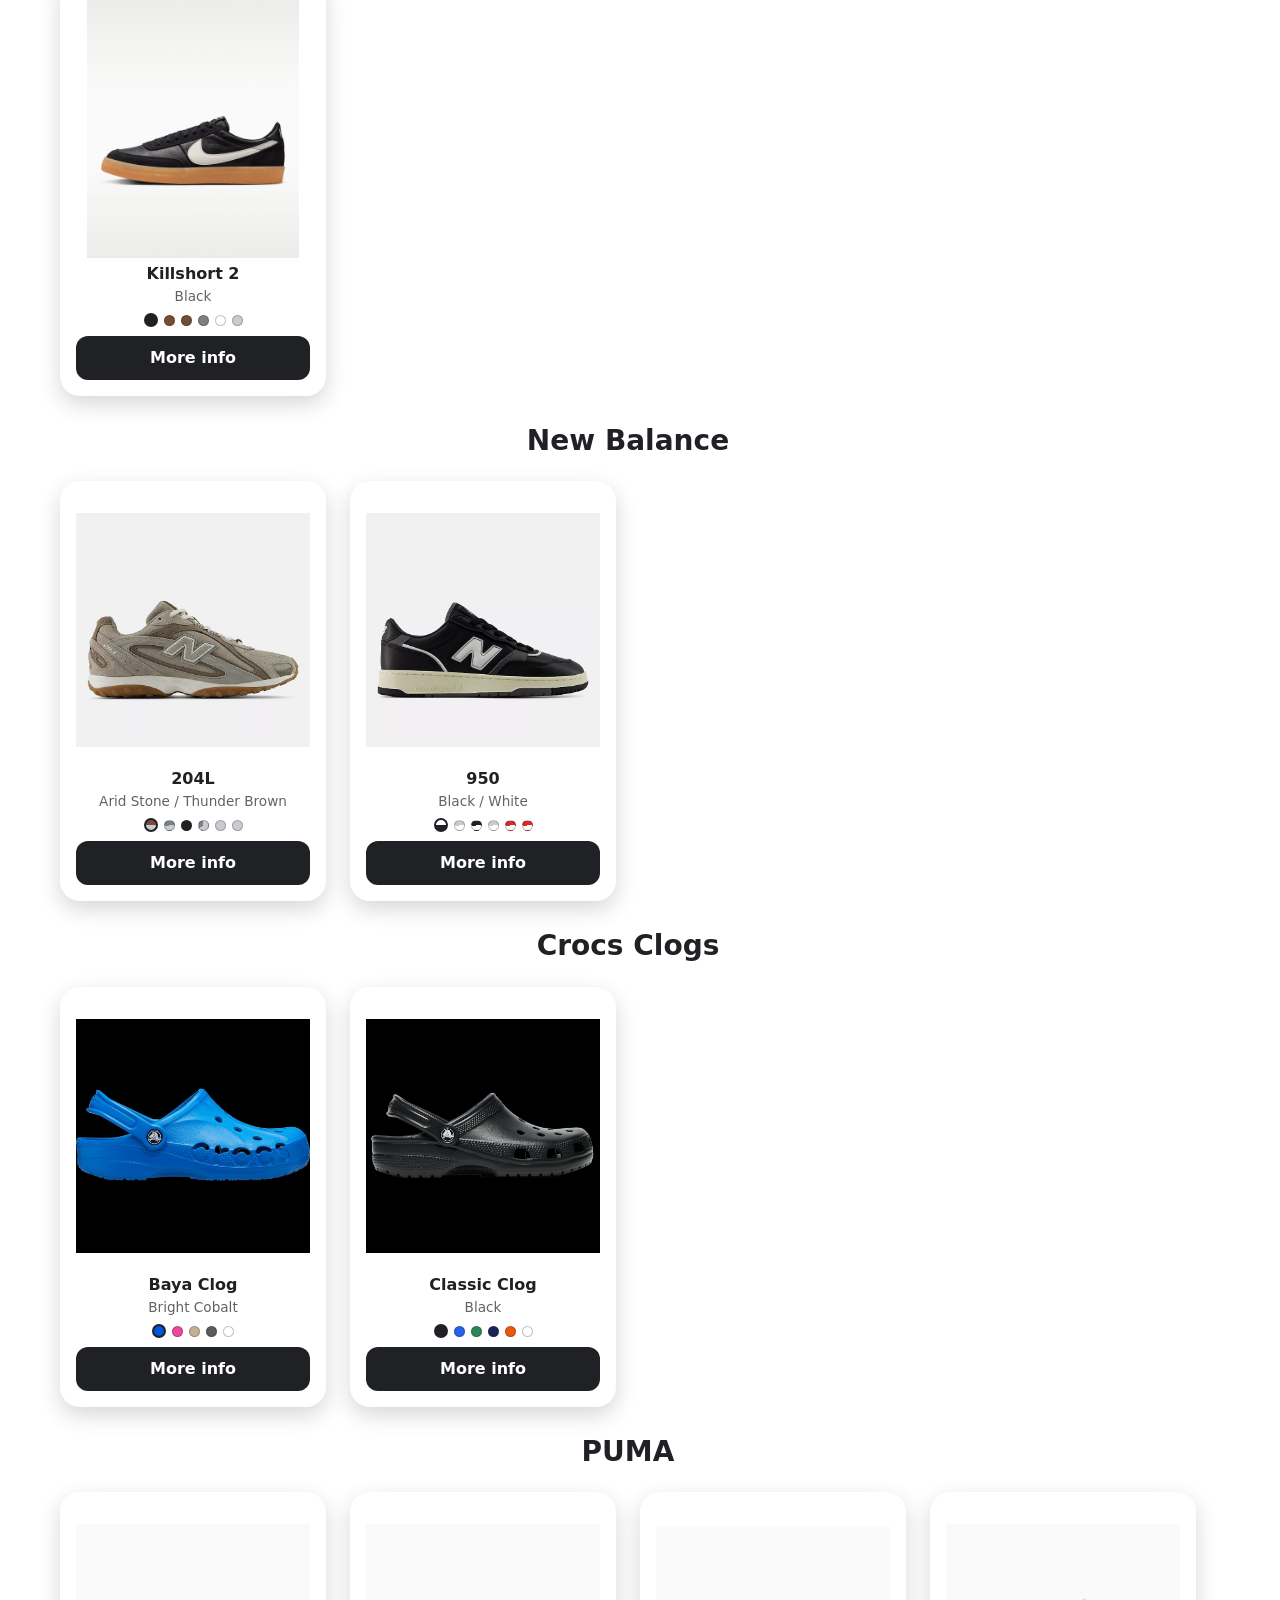
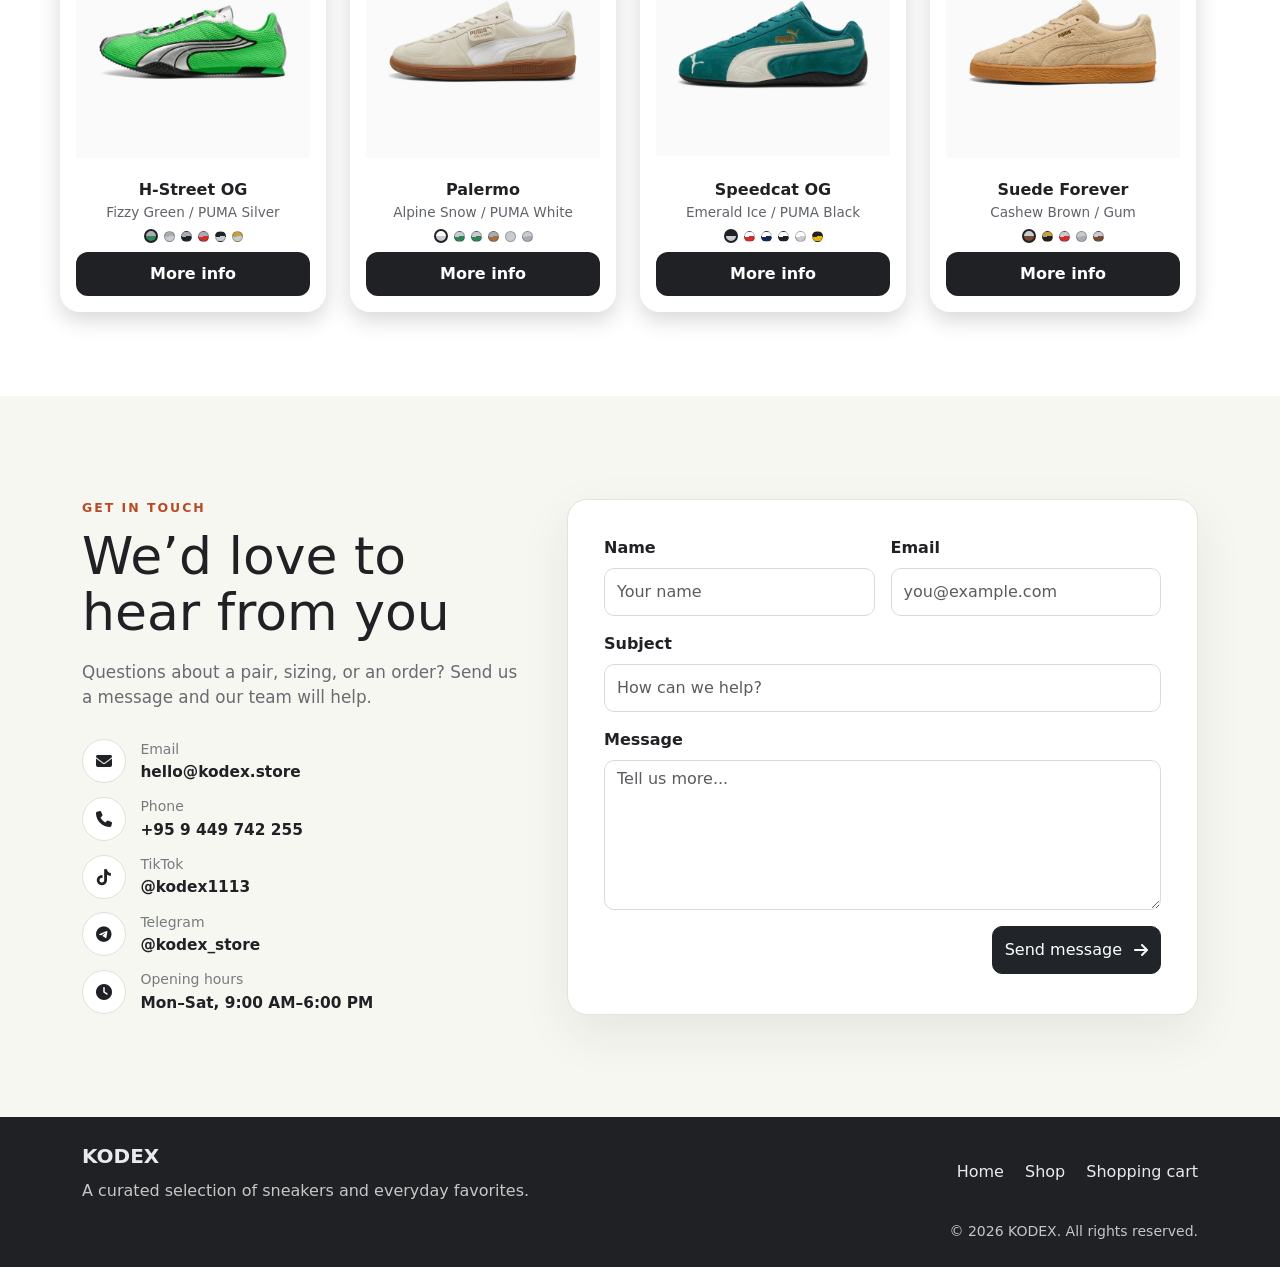
==== commit ad57383b: "241126 5th update" ====
--- a/index.html
+++ b/index.html
@@ -743,7 +743,21 @@
                                 <span class="contact-icon" aria-hidden="true"><i class="fa-solid fa-phone"></i></span>
                                 <span>
                                     <small data-i18n="phoneLabel">Phone</small>
-                                    <strong>+95 9 123 456 789</strong>
+                                    <strong>+95 9 449 742 255</strong>
+                                </span>
+                            </a>
+                            <a href="https://www.tiktok.com/@kodex.store" class="contact-detail" target="_blank" rel="noopener noreferrer">
+                                <span class="contact-icon" aria-hidden="true"><i class="fa-brands fa-tiktok"></i></span>
+                                <span>
+                                    <small>TikTok</small>
+                                    <strong>@kodex1113 </strong>
+                                </span>
+                            </a>
+                            <a href="https://t.me/kodex_store" class="contact-detail" target="_blank" rel="noopener noreferrer">
+                                <span class="contact-icon" aria-hidden="true"><i class="fa-brands fa-telegram"></i></span>
+                                <span>
+                                    <small>Telegram</small>
+                                    <strong>@kodex_store</strong>
                                 </span>
                             </a>
                             <div class="contact-detail">
--- a/style.css
+++ b/style.css
@@ -442,6 +442,30 @@
     color: inherit;
 }
 
+.cart-item-remove {
+    width: 36px;
+    height: 36px;
+    display: inline-grid;
+    flex: 0 0 36px;
+    place-items: center;
+    padding: 0;
+    border: 1px solid #dfe1dc;
+    border-radius: 50%;
+    background: transparent;
+    text-decoration: none;
+}
+
+.cart-item-remove i {
+    color: inherit;
+}
+
+.cart-item-remove:hover,
+.cart-item-remove:focus-visible {
+    border-color: #b94a28;
+    background: #b94a28;
+    color: #fff;
+}
+
 /* ---------- Footer ---------- */
 
 .site-footer {
@@ -966,6 +990,18 @@
 body[data-theme="dark"] .quantity-button:hover {
     color: #111315;
     background: #e2e5e8;
+}
+
+body[data-theme="dark"] .cart-item-remove {
+    border-color: #697078;
+    color: #c4c7c5;
+}
+
+body[data-theme="dark"] .cart-item-remove:hover,
+body[data-theme="dark"] .cart-item-remove:focus-visible {
+    border-color: #f1f3f4;
+    background: #f1f3f4;
+    color: #111315;
 }
 
 body[data-theme="dark"] .product-info-image {
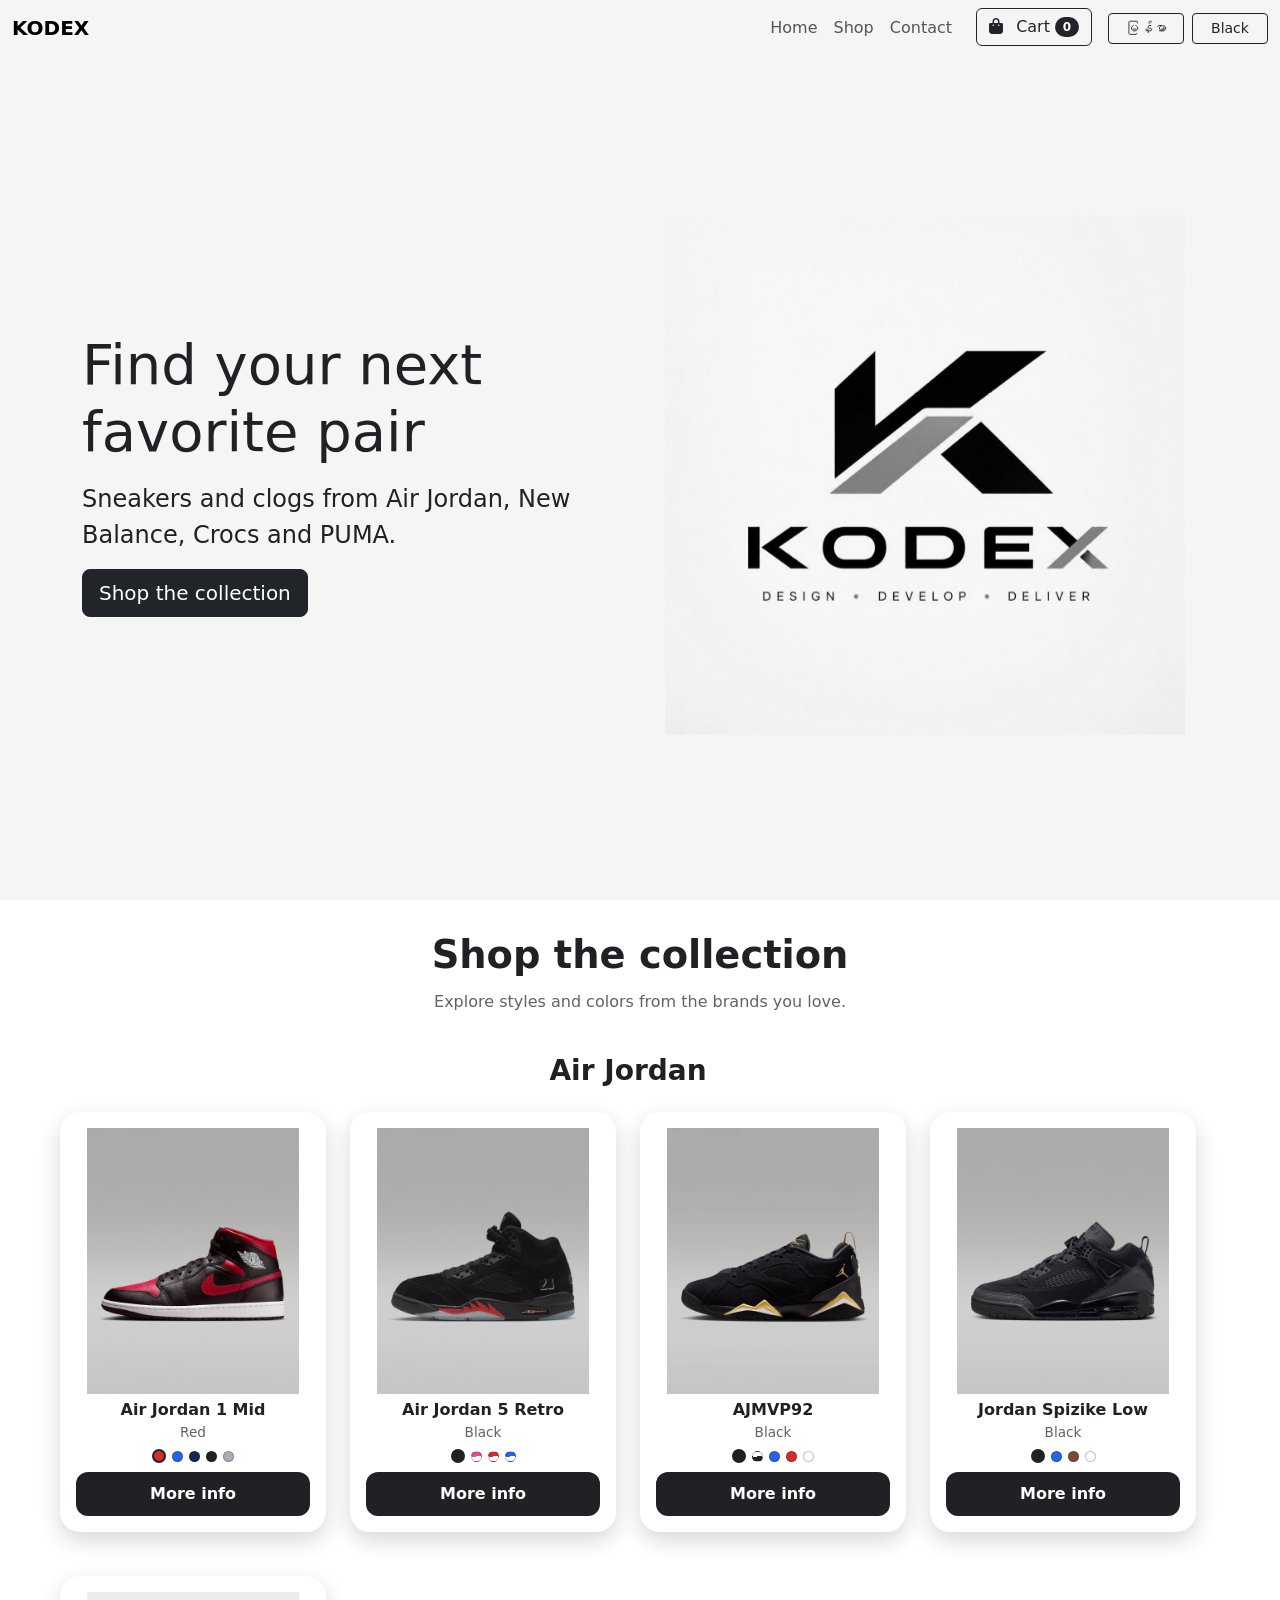
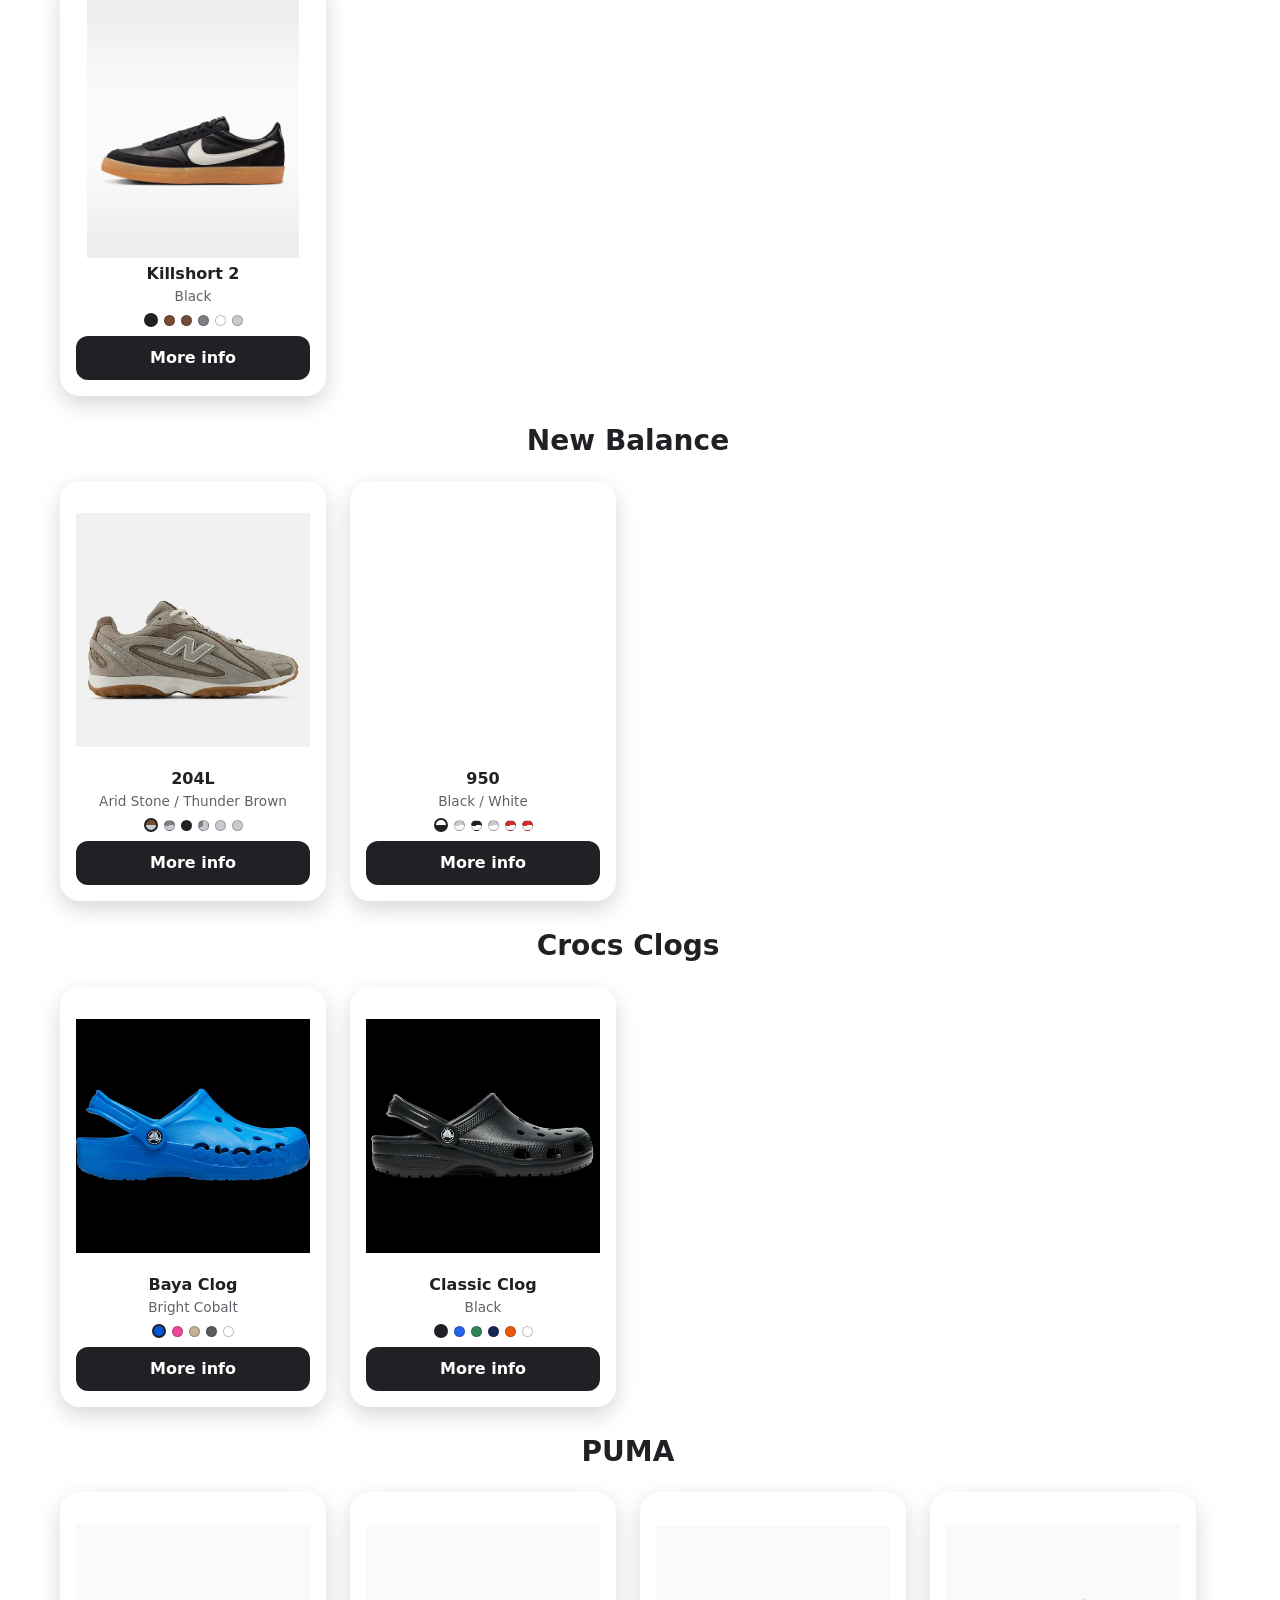
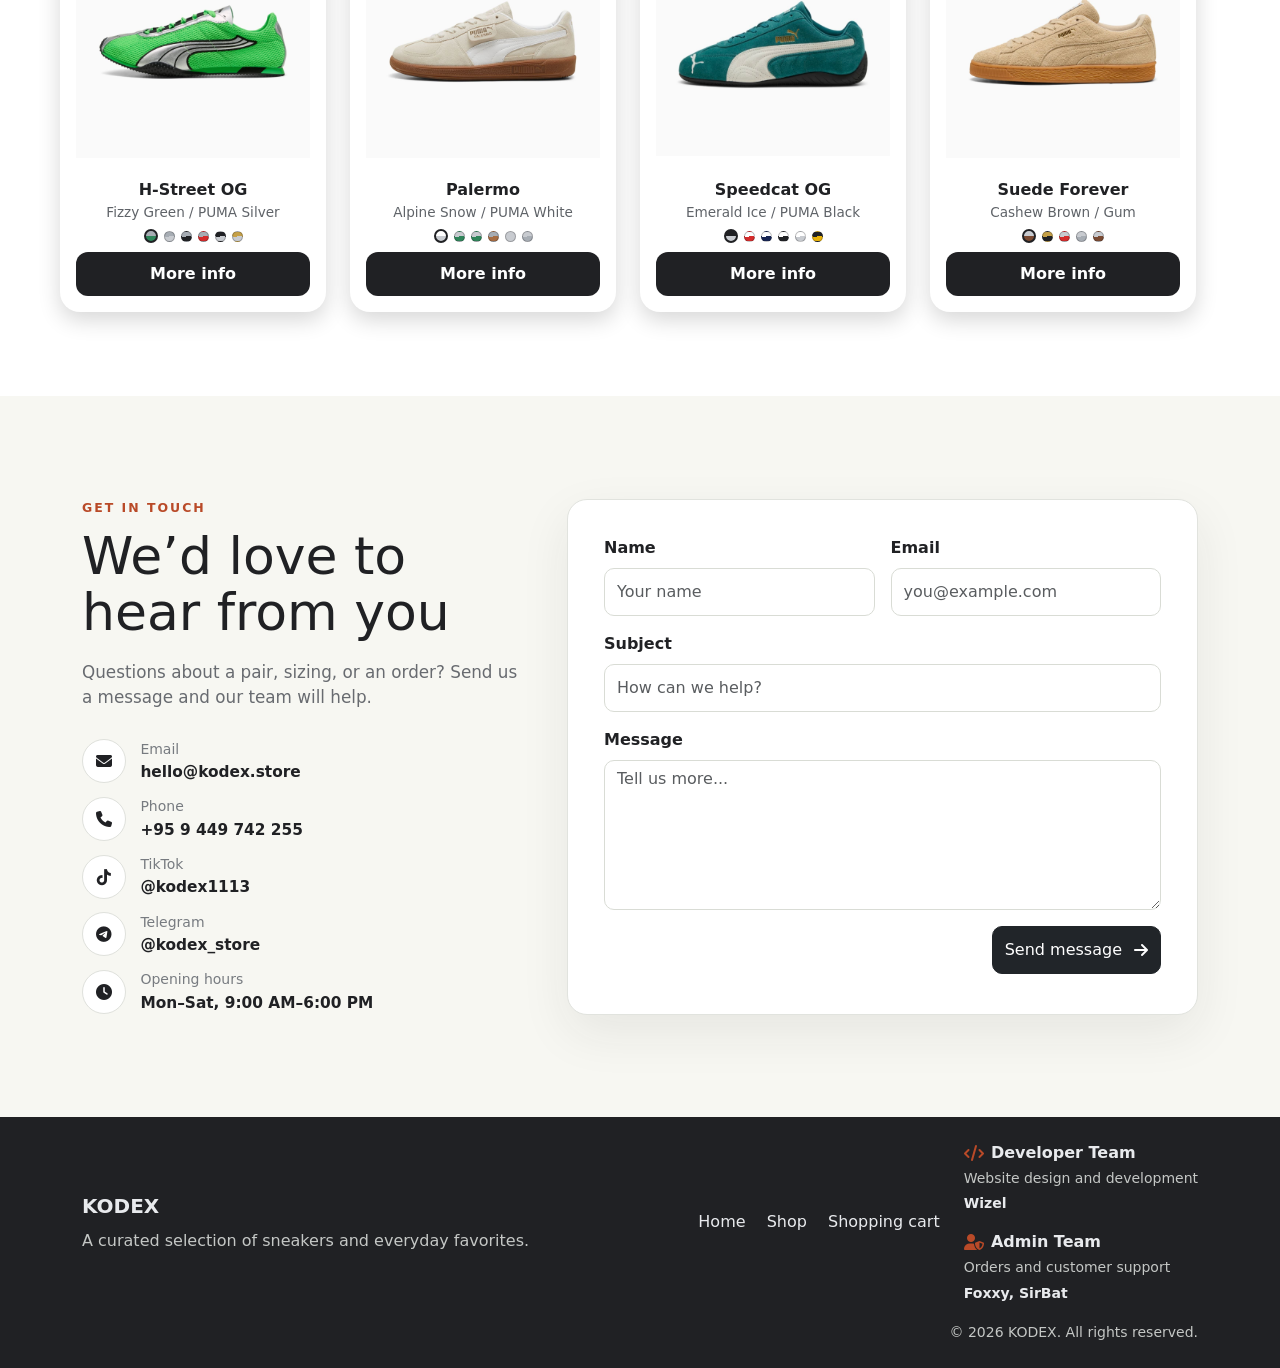
==== commit 3d3964a4: "241126 6th update" ====
--- a/index.html
+++ b/index.html
@@ -821,6 +821,18 @@
                     <button class="footer-cart-link" type="button" data-bs-toggle="offcanvas"
                         data-bs-target="#shoppingCart" aria-controls="shoppingCart" data-i18n="shoppingCart">Shopping cart</button>
                 </div>
+                <div class="col-12 col-md-auto">
+                    <div class="footer-team">
+                        <strong><i class="fa-solid fa-code" aria-hidden="true"></i> <span data-i18n="developerTeam">Developer Team</span></strong>
+                        <small data-i18n="developerTeamDescription">Website design and development</small>
+                        <span class="footer-team-members">Wizel</span>
+                    </div>
+                    <div class="footer-team mt-3">
+                        <strong><i class="fa-solid fa-user-shield" aria-hidden="true"></i> <span data-i18n="adminTeam">Admin Team</span></strong>
+                        <small data-i18n="adminTeamDescription">Orders and customer support</small>
+                        <span class="footer-team-members">Foxxy, SirBat</span>
+                    </div>
+                </div>
                 <div class="col-12 text-md-end">
                     <small>&copy; <span id="currentYear"></span> KODEX. <span data-i18n="rightsReserved">All rights reserved.</span></small>
                 </div>
--- a/style.css
+++ b/style.css
@@ -499,6 +499,31 @@
 .site-footer p,
 .site-footer small {
     color: #c4c7c5;
+}
+
+.footer-team {
+    display: flex;
+    flex-direction: column;
+    align-items: flex-start;
+    gap: 0.15rem;
+}
+
+.footer-team strong {
+    display: inline-flex;
+    align-items: center;
+    gap: 0.45rem;
+    color: #e8eaed;
+}
+
+.footer-team strong i {
+    color: #b94a28;
+}
+
+.footer-team-members {
+    margin-top: 0.15rem;
+    color: #e8eaed;
+    font-size: 0.88rem;
+    font-weight: 600;
 }
 
 /* ---------- Contact ---------- */
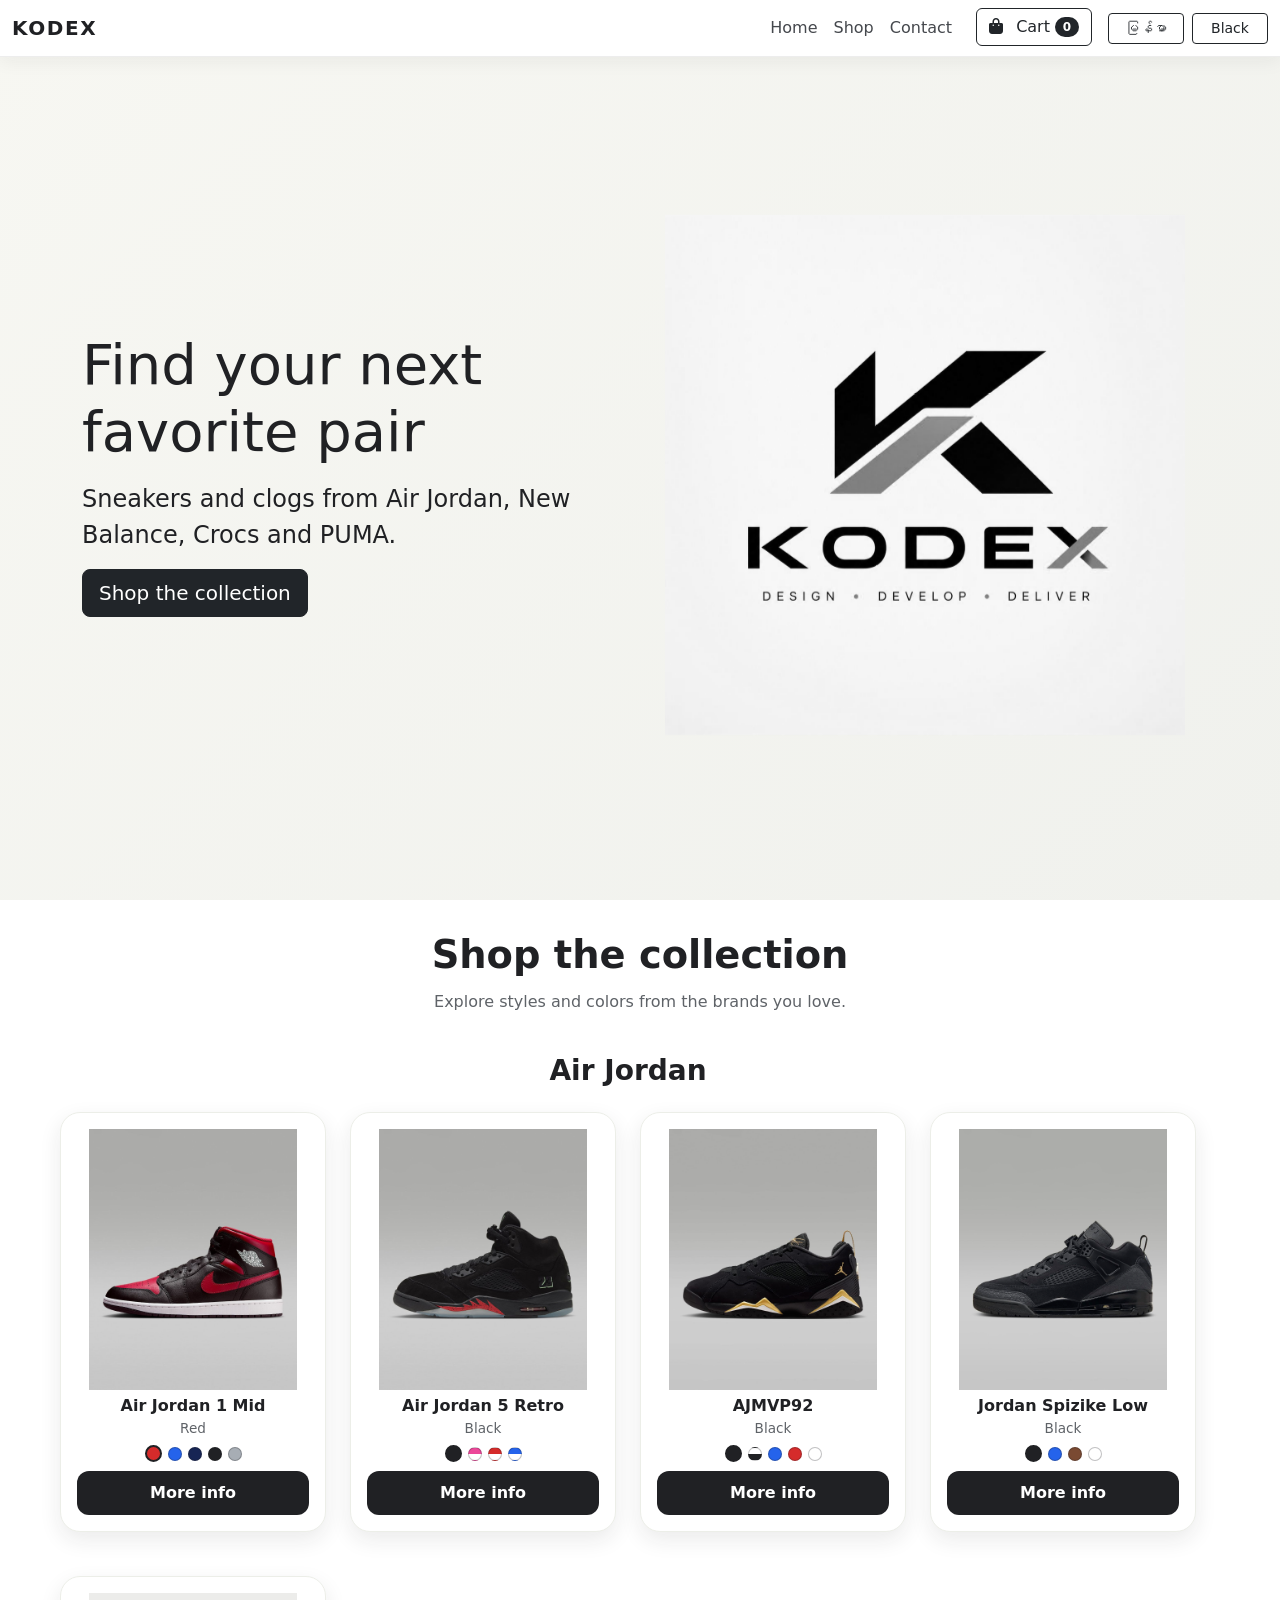
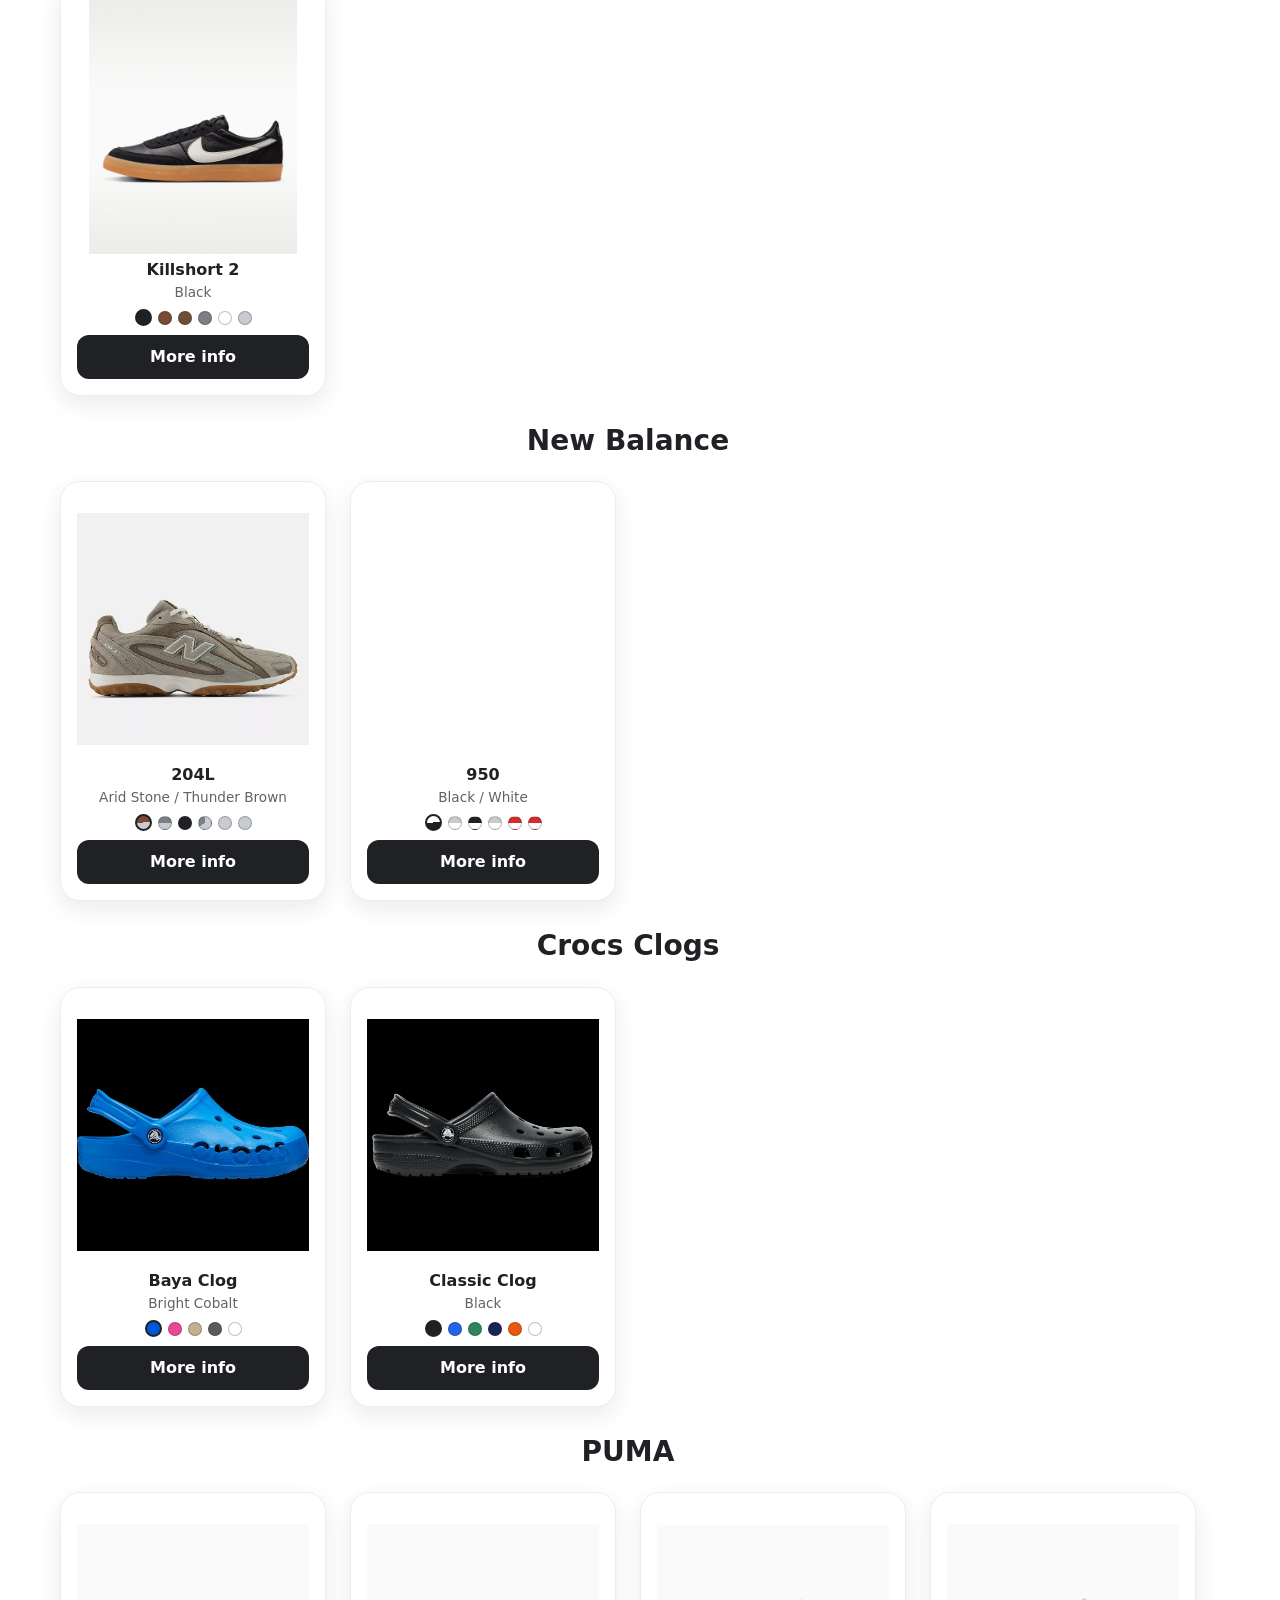
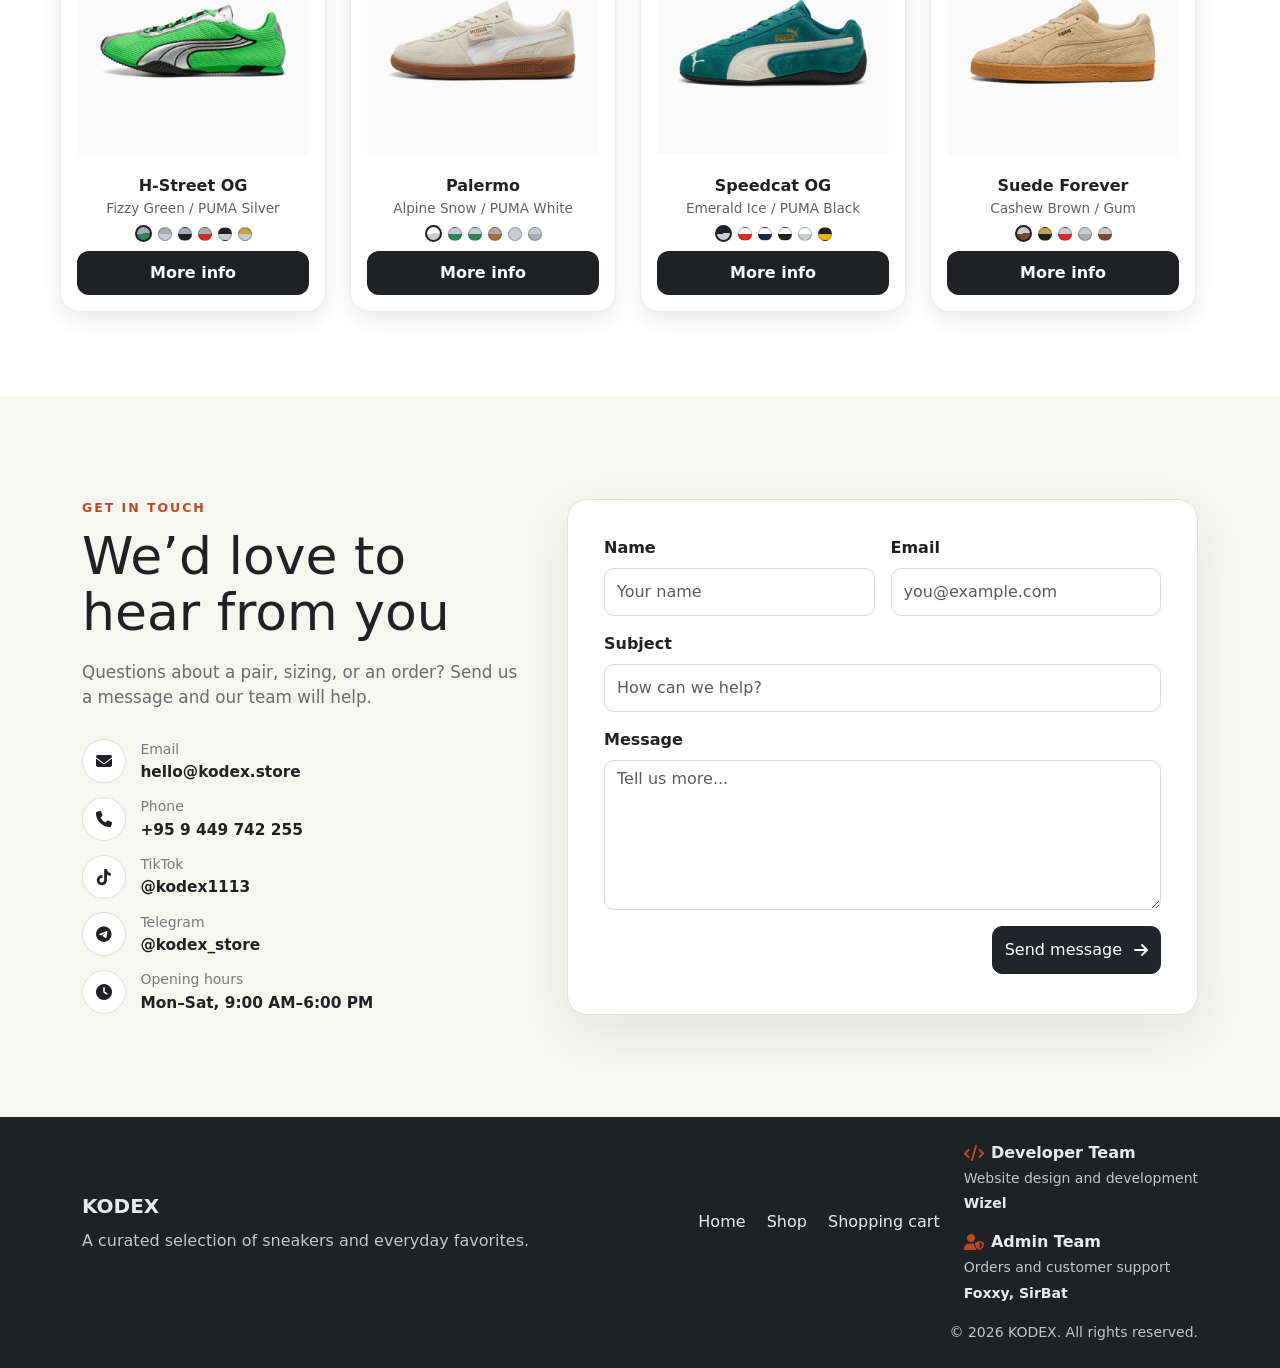
==== commit e2e848d8: "251126 1st update" ====
--- a/index.html
+++ b/index.html
@@ -739,14 +739,14 @@
                                     <strong>hello@kodex.store</strong>
                                 </span>
                             </a>
-                            <a href="tel:+959123456789" class="contact-detail">
+                            <a href="tel:+959449742255" class="contact-detail">
                                 <span class="contact-icon" aria-hidden="true"><i class="fa-solid fa-phone"></i></span>
                                 <span>
                                     <small data-i18n="phoneLabel">Phone</small>
                                     <strong>+95 9 449 742 255</strong>
                                 </span>
                             </a>
-                            <a href="https://www.tiktok.com/@kodex.store" class="contact-detail" target="_blank" rel="noopener noreferrer">
+                            <a href="https://www.tiktok.com/@kodex1113" class="contact-detail" target="_blank" rel="noopener noreferrer">
                                 <span class="contact-icon" aria-hidden="true"><i class="fa-brands fa-tiktok"></i></span>
                                 <span>
                                     <small>TikTok</small>
@@ -861,6 +861,7 @@
             <div class="modal-content product-info-modal">
                 <div class="modal-header">
                     <h2 class="modal-title h4" id="productInfoTitle" data-i18n="productDetails">Product details</h2>
+                    <div id="productInfoColorCycle" class="product-info-color-cycle" aria-label="Available colors"></div>
                     <button type="button" class="btn-close" data-bs-dismiss="modal" aria-label="Close product details"
                         data-i18n-aria-label="closeProductDetails"></button>
                 </div>
@@ -871,7 +872,7 @@
                                 <img id="productInfoImage" src="" alt="" />
                             </div>
                         </div>
-                        <div class="col-12 col-md-6">
+                        <div class="col-12 col-md-6 product-info-details">
                             <p class="text-secondary mb-1" data-i18n="selectedStyle">Selected style</p>
                             <div class="product-info-title-row">
                                 <h3 id="productInfoName" class="h3 mb-0"></h3>
@@ -909,6 +910,9 @@
         </div>
         <div class="offcanvas-body d-flex flex-column">
             <p id="cartEmpty" class="text-secondary" data-i18n="cartEmpty">Your cart is empty.</p>
+            <p id="cartSelectHint" class="text-secondary small" data-i18n="selectCartItems" hidden>
+                Select the items you want to order.
+            </p>
             <ul id="cartItems" class="list-group list-group-flush" aria-live="polite"></ul>
             <button id="checkoutCart" class="btn btn-dark mt-3 icon-button" type="button" disabled>
                 <i class="fa-solid fa-bag-shopping" aria-hidden="true"></i>
--- a/style.css
+++ b/style.css
@@ -35,8 +35,9 @@
 
 .site-navbar {
     min-height: 56px;
-    background-color: #f5f5f5;
-    box-shadow: none;
+    background-color: rgba(255, 255, 255, 0.96);
+    border-bottom: 1px solid rgba(32, 33, 36, 0.08);
+    box-shadow: 0 4px 18px rgba(32, 33, 36, 0.06);
     backdrop-filter: blur(12px);
     -webkit-backdrop-filter: blur(12px);
     transition: min-height 220ms ease, box-shadow 220ms ease, background-color 220ms ease;
@@ -44,8 +45,18 @@
 
 .site-navbar.navbar-scrolled {
     min-height: 52px;
-    background-color: rgba(247, 247, 242, 0.96);
-    box-shadow: 0 2px 12px rgba(32, 33, 36, 0.14);
+    background-color: rgba(255, 255, 255, 0.98);
+    box-shadow: 0 6px 22px rgba(32, 33, 36, 0.12);
+}
+
+.site-navbar .navbar-brand {
+    letter-spacing: 0.08em;
+    color: #202124;
+}
+
+.site-navbar .nav-link {
+    color: #45484d;
+    border-radius: 8px;
 }
 
 .site-navbar .navbar-brand,
@@ -180,7 +191,7 @@
     padding: 5rem 0 2rem;
     display: flex;
     align-items: center;
-    background: #f5f5f5;
+    background: linear-gradient(135deg, #f7f7f2 0%, #f0f1ed 100%);
 }
 
 .home h1 {
@@ -281,9 +292,10 @@
     flex-direction: column;
     padding: 1rem;
     margin: 0 0 20px;
+    border: 1px solid #eceee8;
     background-color: #fff;
     border-radius: 20px;
-    box-shadow: 0 8px 22px rgba(0, 0, 0, 0.16);
+    box-shadow: 0 8px 22px rgba(32, 33, 36, 0.09);
     overflow: hidden;
     transition: box-shadow 220ms ease, transform 220ms cubic-bezier(.2, .75, .25, 1);
 }
@@ -389,9 +401,9 @@
     appearance: none;
     -webkit-appearance: none;
     box-sizing: border-box;
-    flex: 0 0 11px;
-    width: 11px;
-    height: 11px;
+    flex: 0 0 14px;
+    width: 14px;
+    height: 14px;
     aspect-ratio: 1 / 1;
     padding: 0;
     background: var(--swatch, #c8cbd0);
@@ -411,9 +423,9 @@
 }
 
 .color-dot.active {
-    flex-basis: 14px;
-    width: 14px;
-    height: 14px;
+    flex-basis: 17px;
+    width: 17px;
+    height: 17px;
     border-radius: 50%;
     border: 2px solid #202124;
     box-shadow: 0 0 0 2px #fff;
@@ -674,6 +686,42 @@
     padding-right: 0;
 }
 
+.offcanvas-body #cartItems {
+    flex: 1 1 auto;
+    min-height: 0;
+    overflow-y: auto;
+    overscroll-behavior: contain;
+}
+
+.offcanvas-body #checkoutCart {
+    flex: 0 0 auto;
+}
+
+.cart-item-select {
+    min-width: 28px;
+    min-height: 36px;
+    display: grid;
+    place-items: center;
+    cursor: pointer;
+}
+
+.cart-item-select .form-check-input {
+    width: 1.1rem;
+    height: 1.1rem;
+    margin: 0;
+    accent-color: #b94a28;
+    cursor: pointer;
+}
+
+.cart-item-select .form-check-input:checked {
+    border-color: #b94a28;
+    background-color: #b94a28;
+}
+
+.offcanvas .list-group-item.is-selected {
+    background-color: #fffaf7;
+}
+
 .quantity-button {
     width: 32px;
     padding: 0;
@@ -688,8 +736,35 @@
 
 .product-info-modal {
     border: 0;
-    border-radius: 20px;
+    border-radius: 16px;
+    overflow: hidden;
+    box-shadow: 0 24px 70px rgba(32, 33, 36, 0.22);
     animation: modalCardIn 260ms cubic-bezier(.2, .75, .25, 1) both;
+}
+
+.product-info-modal .modal-header {
+    align-items: center;
+    gap: 0.75rem;
+    min-height: 64px;
+    padding: 0.85rem 1.25rem;
+}
+
+.product-info-modal .modal-title {
+    font-size: 1.05rem;
+    font-weight: 700;
+}
+
+.product-info-modal .modal-body {
+    padding: 1.25rem;
+}
+
+.product-info-color-cycle {
+    min-height: 24px;
+    display: flex;
+    align-items: center;
+    justify-content: flex-end;
+    gap: 7px;
+    margin-left: auto;
 }
 
 .order-form-modal {
@@ -718,17 +793,17 @@
 }
 
 .product-info-image {
-    min-height: 280px;
+    min-height: 260px;
     display: grid;
     place-items: center;
-    padding: 1rem;
+    padding: 0.75rem;
     background: #f7f7f2;
-    border-radius: 16px;
+    border-radius: 14px;
 }
 
 .product-info-image img {
     width: 100%;
-    max-height: 360px;
+    max-height: 340px;
     object-fit: contain;
     transition: transform 320ms cubic-bezier(.2, .75, .25, 1);
 }
@@ -742,7 +817,45 @@
     align-items: center;
     justify-content: space-between;
     gap: 0.75rem;
-    flex-wrap: wrap;
+    flex-wrap: nowrap;
+}
+
+#productInfoName {
+    font-size: clamp(1.25rem, 2vw, 1.65rem);
+    line-height: 1.15;
+}
+
+.product-info-stock {
+    margin: -0.35rem 0 0.85rem;
+    color: #686b70;
+    font-size: 0.9rem;
+}
+
+.product-info-stock strong {
+    color: #16803a;
+}
+
+.product-info-stock strong.is-out {
+    color: #b42318;
+}
+
+.image-container.is-out-of-stock .shooes {
+    filter: grayscale(25%);
+    opacity: 0.72;
+}
+
+.image-container.is-out-of-stock .buy-button {
+    opacity: 0.68;
+}
+
+#productInfoCartButton:disabled,
+#productInfoOrderButton:disabled {
+    cursor: not-allowed;
+    opacity: 0.48;
+}
+
+.product-info-details {
+    min-width: 0;
 }
 
 .product-info-price {
@@ -869,11 +982,12 @@
 }
 
 body[data-theme="dark"] .site-navbar {
-    background-color: rgba(0, 3, 20, 0.96);
+    background-color: rgba(17, 24, 39, 0.98);
+    border-bottom-color: rgba(241, 243, 244, 0.08);
 }
 
 body[data-theme="dark"] .site-navbar.navbar-scrolled {
-    background-color: rgba(27, 30, 33, 0.96);
+    background-color: rgba(17, 24, 39, 0.98);
     box-shadow: 0 2px 12px rgba(0, 0, 0, 0.38);
 }
 
@@ -909,7 +1023,8 @@
 
 body[data-theme="dark"] .cart-toggle,
 body[data-theme="dark"] .preference-controls .btn-outline-dark {
-    border-color: #d7dce0;
+    border-color: rgba(241, 243, 244, 0.48);
+    background: transparent;
     color: #f1f3f4;
 }
 
@@ -937,6 +1052,7 @@
 
 body[data-theme="dark"] .image-container {
     background-color: #1b1e21;
+    border-color: #30353a;
     box-shadow: 0 8px 22px rgba(0, 0, 0, 0.38);
 }
 
@@ -1012,6 +1128,15 @@
     border-color: #697078;
 }
 
+body[data-theme="dark"] .offcanvas .list-group-item.is-selected {
+    background-color: #29231f;
+}
+
+body[data-theme="dark"] .cart-item-select .form-check-input:checked {
+    border-color: #d86d4b;
+    background-color: #d86d4b;
+}
+
 body[data-theme="dark"] .quantity-button:hover {
     color: #111315;
     background: #e2e5e8;
@@ -1039,6 +1164,10 @@
     color: #f1f3f4;
 }
 
+body[data-theme="dark"] .product-info-stock {
+    color: #b4b8bd;
+}
+
 body[data-theme="dark"] .order-history-card {
     border-color: #3a3f44;
     background: #202326;
@@ -1081,143 +1210,6 @@
 
 body[data-theme="dark"] .site-footer {
     background: #090a0b;
-}
-
-@media (min-width: 992px) {
-    .site-navbar.navbar-shop-mode {
-        backdrop-filter: none;
-        -webkit-backdrop-filter: none;
-    }
-
-    .site-navbar.navbar-shop-mode .navbar-nav {
-        margin-left: auto;
-        align-items: center;
-        justify-content: flex-end;
-        transition: margin 220ms ease, transform 220ms cubic-bezier(.2, .75, .25, 1);
-    }
-
-    .site-navbar.navbar-shop-mode .navbar-nav > .nav-item:not(.ms-lg-3):not(.preference-controls) {
-        margin-left: 0.35rem;
-        transform: translateX(0);
-    }
-
-    .site-navbar.navbar-shop-mode .nav-item.ms-lg-3 {
-        position: fixed;
-        top: 68px;
-        right: 10px;
-        z-index: 1040;
-        margin: 0;
-        opacity: 1;
-        transform: translateX(0);
-        transform-origin: top right;
-        animation: navbarBoxToCycle 360ms cubic-bezier(.2, .75, .25, 1) both;
-        transition: opacity 220ms ease, transform 220ms cubic-bezier(.2, .75, .25, 1);
-    }
-
-    .site-navbar.navbar-shop-mode .cart-toggle {
-        display: flex;
-        width: 42px;
-        height: 42px;
-        min-height: 42px;
-        padding: 0;
-        align-items: center;
-        justify-content: center;
-        border-radius: 50%;
-        font-size: 0;
-        opacity: 1;
-        transform: scale(1);
-        transform-origin: top right;
-        transition:
-            width 280ms cubic-bezier(.2, .75, .25, 1),
-            height 280ms cubic-bezier(.2, .75, .25, 1),
-            border-radius 280ms ease,
-            padding 280ms ease,
-            background-color 220ms ease,
-            box-shadow 220ms ease,
-            transform 280ms cubic-bezier(.2, .75, .25, 1);
-    }
-
-    .site-navbar.navbar-shop-mode .cart-toggle .fa-solid {
-        margin: 0;
-        font-size: 1rem;
-    }
-
-    .site-navbar.navbar-shop-mode .cart-toggle #cartCount {
-        position: absolute;
-        top: -5px;
-        right: -5px;
-        margin: 0;
-        font-size: 0.65rem;
-    }
-
-    .site-navbar.navbar-shop-mode .preference-controls {
-        position: fixed;
-        top: 118px;
-        right: 10px;
-        z-index: 1040;
-        margin: 0;
-        flex-direction: column;
-        gap: 8px;
-        opacity: 1;
-        transform: translateX(0);
-        transform-origin: top right;
-        animation: navbarBoxToCycle 420ms 70ms cubic-bezier(.2, .75, .25, 1) both;
-    }
-
-    .site-navbar.navbar-shop-mode .preference-controls button {
-        width: 42px;
-        height: 42px;
-        min-width: 42px;
-        padding: 0;
-        border-radius: 50%;
-        overflow: hidden;
-        font-size: 0.7rem;
-        margin-bottom: 5px;
-        transform-origin: top right;
-        animation: navbarControlDrop 320ms cubic-bezier(.2, .75, .25, 1) both;
-    }
-
-    .site-navbar.navbar-shop-mode .preference-controls button:last-child {
-        margin-bottom: 0;
-        animation-delay: 90ms;
-    }
-
-    .site-navbar.navbar-shop-mode .color-cycle {
-        margin-bottom: 5px;
-        transition: margin-bottom 220ms ease;
-    }
-
-    .site-navbar.navbar-shop-mode .color-dot {
-        margin-bottom: 5px;
-        transition: margin-bottom 220ms ease, transform 220ms ease, box-shadow 220ms ease;
-    }
-}
-
-@keyframes navbarBoxToCycle {
-    from {
-        opacity: 0;
-        transform: translateY(-28px) scale(.92);
-    }
-    to {
-        opacity: 1;
-        transform: translateY(0) scale(1);
-    }
-}
-
-@keyframes navbarControlDrop {
-    from {
-        opacity: 0;
-        transform: translateY(-20px) scale(.75);
-        border-radius: 8px;
-    }
-    70% {
-        opacity: 1;
-    }
-    to {
-        opacity: 1;
-        transform: translateY(0) scale(1);
-        border-radius: 50%;
-    }
 }
 
 @media (max-width: 991.98px) {
@@ -1231,7 +1223,7 @@
         padding: 0.75rem;
         border: 1px solid rgba(32, 33, 36, 0.12);
         border-radius: 14px;
-        background: #f5f5f5;
+        background: rgba(255, 255, 255, 0.98);
         box-shadow: 0 16px 40px rgba(32, 33, 36, 0.24);
         transform: translateX(0);
         opacity: 1;
@@ -1279,8 +1271,8 @@
 }
 
 body[data-theme="dark"] .site-navbar .navbar-collapse {
-    border-color: #3a3f44;
-    background: #1b1e21;
+    border-color: rgba(241, 243, 244, 0.12);
+    background: rgba(17, 24, 39, 0.98);
     box-shadow: 0 16px 40px rgba(0, 0, 0, 0.48);
 }
 
@@ -1298,6 +1290,67 @@
 /* ---------- Small screens ---------- */
 
 @media (max-width: 575.98px) {
+    .product-info-modal {
+        border-radius: 14px;
+    }
+
+    .product-info-modal .modal-header {
+        min-height: 56px;
+        padding: 0.65rem 0.75rem;
+    }
+
+    .product-info-modal .modal-title {
+        max-width: 150px;
+        overflow: hidden;
+        text-overflow: ellipsis;
+        white-space: nowrap;
+        font-size: 0.95rem;
+    }
+
+    .product-info-modal .modal-body {
+        padding: 0.85rem;
+    }
+
+    .product-info-modal .modal-body .row {
+        --bs-gutter-y: 0.75rem;
+    }
+
+    .product-info-image {
+        min-height: 210px;
+        max-height: 250px;
+        border-radius: 12px;
+    }
+
+    .product-info-image img {
+        max-height: 230px;
+    }
+
+    .product-info-details {
+        padding: 0.15rem 0.25rem 0;
+    }
+
+    .product-info-details > p:first-child {
+        margin-bottom: 0.25rem !important;
+    }
+
+    #productInfoName {
+        font-size: 1.25rem;
+    }
+
+    .product-info-details > p.mb-4 {
+        margin-bottom: 0.75rem !important;
+    }
+
+    #productInfoCartButton,
+    #productInfoOrderButton {
+        min-height: 42px;
+        padding: 0.55rem 0.75rem;
+    }
+
+    .product-info-color-cycle {
+        gap: 5px;
+    }
+
     .home {
         min-height: auto;
         padding-top: 6rem;
